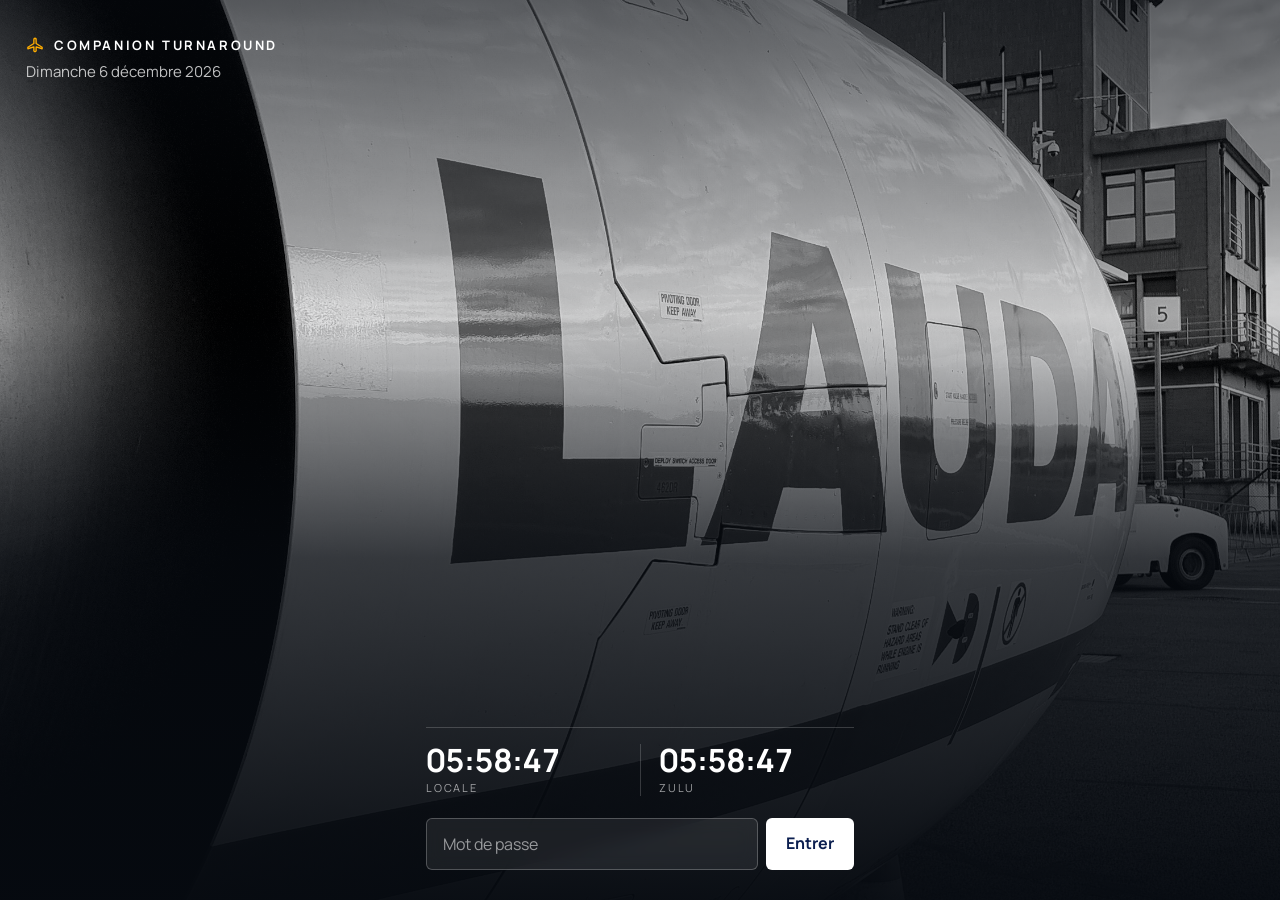
==== index.html @ 0a10bda6 "v3.56.5: accueil, barres du téléphone en noir (theme-color) au lieu du bleu marine Co-Authored-By: C" ====
<!DOCTYPE html>
<html lang="fr">
<head>
<meta charset="UTF-8" />
<meta name="viewport" content="width=device-width, initial-scale=1, viewport-fit=cover, interactive-widget=resizes-content" />
<title>SUIVI PERFORMANCE</title>
<!-- ===== PWA — iOS standalone ===== -->
<meta name="apple-mobile-web-app-capable" content="yes" />
<meta name="apple-mobile-web-app-status-bar-style" content="black-translucent" />
<meta name="apple-mobile-web-app-title" content="Suivi Perf" />
<meta name="mobile-web-app-capable" content="yes" />
<meta name="theme-color" content="#0B1E4F" />

<!-- Icône iOS (apple-touch-icon) -->
<link rel="apple-touch-icon" sizes="180x180" href="./icon-180.png" />

<!-- Manifest PWA (Android / Chrome) -->
<link rel="manifest" href="./manifest.json" />

<!-- Polices embarquées (hors-ligne) + design system maison (remplace Bulma) -->
<script>
/* Mise a jour forcee : si version.json (lu sans cache) annonce une autre
   version que celle-ci, on vide les caches et on recharge la page.
   A chaque livraison : changer APP_VERSION ici, dans version.json et les ?v=. */
window.APP_VERSION = '20261105r246';
(function(){
  function check(){
    fetch('./version.json?t=' + Date.now(), { cache: 'no-store' })
      .then(function(r){ return r.ok ? r.json() : null; })
      .then(function(j){
        if(!j || !j.v || j.v === window.APP_VERSION) return;
        var k = 'forcedReload_' + j.v;
        try{ if(sessionStorage.getItem(k)) return; sessionStorage.setItem(k, '1'); }catch(e){}
        var jobs = [];
        if('caches' in window) jobs.push(caches.keys().then(function(ks){ return Promise.all(ks.map(function(x){ return caches.delete(x); })); }));
        if(navigator.serviceWorker) jobs.push(navigator.serviceWorker.getRegistrations().then(function(rs){ return Promise.all(rs.map(function(x){ return x.unregister(); })); }));
        Promise.all(jobs).catch(function(){}).then(function(){
          location.replace(location.pathname + '?v=' + encodeURIComponent(j.v) + location.hash);
        });
      })
      .catch(function(){ /* hors ligne : on garde la version en place */ });
  }
  check();
  document.addEventListener('visibilitychange', function(){ if(document.visibilityState === 'visible') check(); });
})();
</script>
<link rel="stylesheet" href="./fonts/fonts.css?v=20261105r246" />
<link rel="stylesheet" href="./css/app.css?v=20261105r246" />
</head>
<body>

<!-- ===== ÉCRAN MOT DE PASSE ===== -->
<script>
var _PV_KEY  = "pv_auth";
var _PV_HASH = "cc03e747a6afbbcbf8be7668acfebee5";
function _pwMd5(s){
    function safeAdd(x,y){var l=(x&0xffff)+(y&0xffff);return(((x>>16)+(y>>16)+(l>>16))<<16)|(l&0xffff);}
    function bitRotateLeft(n,c){return(n<<c)|(n>>>(32-c));}
    function md5cmn(q,a,b,x,s,t){return safeAdd(bitRotateLeft(safeAdd(safeAdd(a,q),safeAdd(x,t)),s),b);}
    function md5ff(a,b,c,d,x,s,t){return md5cmn((b&c)|((~b)&d),a,b,x,s,t);}
    function md5gg(a,b,c,d,x,s,t){return md5cmn((b&d)|(c&(~d)),a,b,x,s,t);}
    function md5hh(a,b,c,d,x,s,t){return md5cmn(b^c^d,a,b,x,s,t);}
    function md5ii(a,b,c,d,x,s,t){return md5cmn(c^(b|(~d)),a,b,x,s,t);}
    var s2=unescape(encodeURIComponent(s));
    var l=s2.length,i,a2,b2,c2,d2,ol_a,ol_b,ol_c,ol_d;
    s2+=String.fromCharCode(128);
    while(s2.length%64!==56)s2+=String.fromCharCode(0);
    s2+=String.fromCharCode((l*8)&0xff,(l*8>>>8)&0xff,(l*8>>>16)&0xff,(l*8>>>24)&0xff,0,0,0,0);
    var blocks=[],bl=s2.length/4;
    for(i=0;i<bl;i++)blocks[i]=(s2.charCodeAt(i*4))+(s2.charCodeAt(i*4+1)<<8)+(s2.charCodeAt(i*4+2)<<16)+(s2.charCodeAt(i*4+3)<<24);
    a2=1732584193;b2=-271733879;c2=-1732584194;d2=271733878;
    for(i=0;i<blocks.length;i+=16){
      ol_a=a2;ol_b=b2;ol_c=c2;ol_d=d2;
      a2=md5ff(a2,b2,c2,d2,blocks[i],7,-680876936);d2=md5ff(d2,a2,b2,c2,blocks[i+1],12,-389564586);c2=md5ff(c2,d2,a2,b2,blocks[i+2],17,606105819);b2=md5ff(b2,c2,d2,a2,blocks[i+3],22,-1044525330);
      a2=md5ff(a2,b2,c2,d2,blocks[i+4],7,-176418897);d2=md5ff(d2,a2,b2,c2,blocks[i+5],12,1200080426);c2=md5ff(c2,d2,a2,b2,blocks[i+6],17,-1473231341);b2=md5ff(b2,c2,d2,a2,blocks[i+7],22,-45705983);
      a2=md5ff(a2,b2,c2,d2,blocks[i+8],7,1770035416);d2=md5ff(d2,a2,b2,c2,blocks[i+9],12,-1958414417);c2=md5ff(c2,d2,a2,b2,blocks[i+10],17,-42063);b2=md5ff(b2,c2,d2,a2,blocks[i+11],22,-1990404162);
      a2=md5ff(a2,b2,c2,d2,blocks[i+12],7,1804603682);d2=md5ff(d2,a2,b2,c2,blocks[i+13],12,-40341101);c2=md5ff(c2,d2,a2,b2,blocks[i+14],17,-1502002290);b2=md5ff(b2,c2,d2,a2,blocks[i+15],22,1236535329);
      a2=md5gg(a2,b2,c2,d2,blocks[i+1],5,-165796510);d2=md5gg(d2,a2,b2,c2,blocks[i+6],9,-1069501632);c2=md5gg(c2,d2,a2,b2,blocks[i+11],14,643717713);b2=md5gg(b2,c2,d2,a2,blocks[i],20,-373897302);
      a2=md5gg(a2,b2,c2,d2,blocks[i+5],5,-701558691);d2=md5gg(d2,a2,b2,c2,blocks[i+10],9,38016083);c2=md5gg(c2,d2,a2,b2,blocks[i+15],14,-660478335);b2=md5gg(b2,c2,d2,a2,blocks[i+4],20,-405537848);
      a2=md5gg(a2,b2,c2,d2,blocks[i+9],5,568446438);d2=md5gg(d2,a2,b2,c2,blocks[i+14],9,-1019803690);c2=md5gg(c2,d2,a2,b2,blocks[i+3],14,-187363961);b2=md5gg(b2,c2,d2,a2,blocks[i+8],20,1163531501);
      a2=md5gg(a2,b2,c2,d2,blocks[i+13],5,-1444681467);d2=md5gg(d2,a2,b2,c2,blocks[i+2],9,-51403784);c2=md5gg(c2,d2,a2,b2,blocks[i+7],14,1735328473);b2=md5gg(b2,c2,d2,a2,blocks[i+12],20,-1926607734);
      a2=md5hh(a2,b2,c2,d2,blocks[i+5],4,-378558);d2=md5hh(d2,a2,b2,c2,blocks[i+8],11,-2022574463);c2=md5hh(c2,d2,a2,b2,blocks[i+11],16,1839030562);b2=md5hh(b2,c2,d2,a2,blocks[i+14],23,-35309556);
      a2=md5hh(a2,b2,c2,d2,blocks[i+1],4,-1530992060);d2=md5hh(d2,a2,b2,c2,blocks[i+4],11,1272893353);c2=md5hh(c2,d2,a2,b2,blocks[i+7],16,-155497632);b2=md5hh(b2,c2,d2,a2,blocks[i+10],23,-1094730640);
      a2=md5hh(a2,b2,c2,d2,blocks[i+13],4,681279174);d2=md5hh(d2,a2,b2,c2,blocks[i],11,-358537222);c2=md5hh(c2,d2,a2,b2,blocks[i+3],16,-722521979);b2=md5hh(b2,c2,d2,a2,blocks[i+6],23,76029189);
      a2=md5hh(a2,b2,c2,d2,blocks[i+9],4,-640364487);d2=md5hh(d2,a2,b2,c2,blocks[i+12],11,-421815835);c2=md5hh(c2,d2,a2,b2,blocks[i+15],16,530742520);b2=md5hh(b2,c2,d2,a2,blocks[i+2],23,-995338651);
      a2=md5ii(a2,b2,c2,d2,blocks[i],6,-198630844);d2=md5ii(d2,a2,b2,c2,blocks[i+7],10,1126891415);c2=md5ii(c2,d2,a2,b2,blocks[i+14],15,-1416354905);b2=md5ii(b2,c2,d2,a2,blocks[i+5],21,-57434055);
      a2=md5ii(a2,b2,c2,d2,blocks[i+12],6,1700485571);d2=md5ii(d2,a2,b2,c2,blocks[i+3],10,-1894986606);c2=md5ii(c2,d2,a2,b2,blocks[i+10],15,-1051523);b2=md5ii(b2,c2,d2,a2,blocks[i+1],21,-2054922799);
      a2=md5ii(a2,b2,c2,d2,blocks[i+8],6,1873313359);d2=md5ii(d2,a2,b2,c2,blocks[i+15],10,-30611744);c2=md5ii(c2,d2,a2,b2,blocks[i+6],15,-1560198380);b2=md5ii(b2,c2,d2,a2,blocks[i+13],21,1309151649);
      a2=md5ii(a2,b2,c2,d2,blocks[i+4],6,-145523070);d2=md5ii(d2,a2,b2,c2,blocks[i+11],10,-1120210379);c2=md5ii(c2,d2,a2,b2,blocks[i+2],15,718787259);b2=md5ii(b2,c2,d2,a2,blocks[i+9],21,-343485551);
      a2=safeAdd(a2,ol_a);b2=safeAdd(b2,ol_b);c2=safeAdd(c2,ol_c);d2=safeAdd(d2,ol_d);
    }
    return [a2,b2,c2,d2].map(n=>('0000000'+(n>>>0).toString(16)).slice(-8).match(/../g).reverse().join('')).join('');
  }
function checkPW(){
  const v=document.getElementById("pwInput").value;
  if(_pwMd5(v)===_PV_HASH){
    sessionStorage.setItem(_PV_KEY,"1");
    try{ localStorage.setItem(_PV_KEY, JSON.stringify({h:_PV_HASH, t:Date.now()})); }catch(e){}
    document.body.classList.remove("pv-locked");
    document.body.classList.add("pv-authed");
    if(typeof window.homeKickSlideshow==="function") window.homeKickSlideshow();
    if(typeof window.uiWhatsNewMaybe==="function") window.uiWhatsNewMaybe();
  } else {
    document.getElementById("pwError").textContent="Mot de passe incorrect.";
    document.getElementById("pwInput").value="";
    document.getElementById("pwInput").focus();
  }
}
/* Connexion mémorisée jusqu'à la fin de la journée d'exploitation (3h à 3h, heure locale), invalidée si le mot de passe change */
function _pvDay(t){ return new Date(t - 3*36e5).toDateString(); }
function _pvRemembered(){
  try{
    if(sessionStorage.getItem(_PV_KEY)==="1") return true;
    var o=JSON.parse(localStorage.getItem(_PV_KEY)||"null");
    if(o && o.h===_PV_HASH && _pvDay(o.t)===_pvDay(Date.now())){ sessionStorage.setItem(_PV_KEY,"1"); return true; }
  }catch(e){}
  return false;
}
document.body.classList.add(_pvRemembered() ? "pv-authed" : "pv-locked");
/* v2.66 : déconnexion depuis le menu (les vols restent enregistrés) */
function pvLogout(){
  try{ if(typeof saveCurrentTabData==="function") saveCurrentTabData(); }catch(e){}
  try{ sessionStorage.removeItem(_PV_KEY); localStorage.removeItem(_PV_KEY); }catch(e){}
  location.reload();
}
</script>
<script>
/* Disponible immédiatement, avant le chargement de app.js */
function digitsOnly(el){ el.value = (el.value || '').replace(/[^0-9]/g, ''); }
</script>


<svg class="sprite" width="0" height="0" style="position:absolute" aria-hidden="true">
  <symbol id="i-plane" viewBox="0 0 24 24"><path d="M10.5 21l1.5-1v-5.5l8 2.5v-2l-8-5V4.5a1.5 1.5 0 0 0-3 0V10l-8 5v2l8-2.5V20l1.5 1z" transform="translate(1.5 0)"/></symbol>
  <symbol id="i-grid" viewBox="0 0 24 24"><rect x="4" y="4" width="6.5" height="6.5" rx="1.5"/><rect x="13.5" y="4" width="6.5" height="6.5" rx="1.5"/><rect x="4" y="13.5" width="6.5" height="6.5" rx="1.5"/><rect x="13.5" y="13.5" width="6.5" height="6.5" rx="1.5"/></symbol>
  <symbol id="i-dots" viewBox="0 0 24 24"><circle cx="5" cy="12" r="1.3"/><circle cx="12" cy="12" r="1.3"/><circle cx="19" cy="12" r="1.3"/></symbol>
  <symbol id="i-info" viewBox="0 0 24 24"><rect x="3.5" y="5" width="17" height="14" rx="3"/><path d="M7.5 10h5M7.5 14h9"/></symbol>
  <symbol id="i-clock" viewBox="0 0 24 24"><circle cx="12" cy="12" r="8.5"/><path d="M12 7.5V12l3 2"/></symbol>
  <symbol id="i-bag" viewBox="0 0 24 24"><rect x="5" y="7" width="14" height="13" rx="2.5"/><path d="M9 7V5a1.5 1.5 0 0 1 1.5-1.5h3A1.5 1.5 0 0 1 15 5v2M9 11v5M15 11v5"/></symbol>
  <symbol id="i-delay" viewBox="0 0 24 24"><path d="M12 4l9 15.5H3z"/><path d="M12 10v4M12 17h.01"/></symbol>
  <symbol id="i-pen" viewBox="0 0 24 24"><path d="M15.5 4.5l4 4L9 19H5v-4z"/><path d="M13 7l4 4"/></symbol>
  <symbol id="i-arrow" viewBox="0 0 24 24"><path d="M4 12h15M14 6l6 6-6 6"/></symbol>
  <symbol id="i-check" viewBox="0 0 24 24"><path d="M5 12.5l4.5 4.5L19 7.5"/></symbol>
  <symbol id="i-minus" viewBox="0 0 24 24"><path d="M6 12h12"/></symbol>
  <symbol id="i-plus" viewBox="0 0 24 24"><path d="M12 6v12M6 12h12"/></symbol>
  <symbol id="i-x" viewBox="0 0 24 24"><path d="M6 6l12 12M18 6L6 18"/></symbol>
  <symbol id="i-sun" viewBox="0 0 24 24"><circle cx="12" cy="12" r="4"/><path d="M12 2.5v2M12 19.5v2M4.6 4.6l1.4 1.4M18 18l1.4 1.4M2.5 12h2M19.5 12h2M4.6 19.4L6 18M18 6l1.4-1.4"/></symbol>
  <symbol id="i-globe" viewBox="0 0 24 24"><circle cx="12" cy="12" r="8.5"/><path d="M3.5 12h17M12 3.5c2.5 2.5 3.5 5.5 3.5 8.5s-1 6-3.5 8.5c-2.5-2.5-3.5-5.5-3.5-8.5s1-6 3.5-8.5z"/></symbol>
  <symbol id="i-trash" viewBox="0 0 24 24"><path d="M4.5 7h15M9.5 7V4.5h5V7M6.5 7l1 12.5h9l1-12.5"/></symbol>
  <symbol id="i-erase" viewBox="0 0 24 24"><path d="M8 20h12M5.5 15.5l9-9 4 4-7 7H8z"/></symbol>
  <symbol id="i-close" viewBox="0 0 24 24"><rect x="4" y="4" width="16" height="16" rx="3"/><path d="M9 9l6 6M15 9l-6 6"/></symbol>
  <symbol id="i-list" viewBox="0 0 24 24"><path d="M9 6.5h11M9 12h11M9 17.5h11"/><circle cx="4.5" cy="6.5" r="1"/><circle cx="4.5" cy="12" r="1"/><circle cx="4.5" cy="17.5" r="1"/></symbol>
  <symbol id="i-send" viewBox="0 0 24 24"><path d="M4 12l16-8-6 16-2.5-6.5z"/><path d="M11.5 13.5L20 4"/></symbol>
  <symbol id="i-img" viewBox="0 0 24 24"><rect x="3.5" y="5" width="17" height="14" rx="2.5"/><circle cx="9" cy="10" r="1.6"/><path d="M20.5 16l-5-5-8 8"/></symbol>
  <symbol id="i-link" viewBox="0 0 24 24"><path d="M10 14a4 4 0 0 0 5.7 0l3-3a4 4 0 0 0-5.7-5.7l-1 1"/><path d="M14 10a4 4 0 0 0-5.7 0l-3 3a4 4 0 0 0 5.7 5.7l1-1"/></symbol>
  <symbol id="i-unlink" viewBox="0 0 24 24"><path d="M15 12.5l3.5-3.5a3.5 3.5 0 0 0-5-5L11 6.5M9 11.5L5.5 15a3.5 3.5 0 0 0 5 5L13 17.5"/><path d="M4 4l3 3M17 17l3 3"/></symbol>
  <symbol id="i-refresh" viewBox="0 0 24 24"><path d="M19.5 12a7.5 7.5 0 1 1-2.2-5.3M19.5 4.5v4h-4"/></symbol>
  <symbol id="i-snow" viewBox="0 0 24 24"><path d="M12 3v18M4.2 7.5l15.6 9M4.2 16.5l15.6-9M9.5 4.5 12 7l2.5-2.5M9.5 19.5 12 17l2.5 2.5"/></symbol>
  <symbol id="i-radio" viewBox="0 0 24 24"><circle cx="12" cy="12" r="2"/><path d="M8.5 8.5a5 5 0 0 0 0 7M15.5 8.5a5 5 0 0 1 0 7M5.6 5.6a9 9 0 0 0 0 12.8M18.4 5.6a9 9 0 0 1 0 12.8"/></symbol>
  <symbol id="i-logout" viewBox="0 0 24 24"><path d="M14 4.5H7a2 2 0 0 0-2 2v11a2 2 0 0 0 2 2h7M10.5 12H20M16.5 8.5 20 12l-3.5 3.5"/></symbol>
  <symbol id="i-phone" viewBox="0 0 24 24"><path d="M6.6 3.5h2.6l1.4 4-2 1.5a11 11 0 0 0 6.4 6.4l1.5-2 4 1.4v2.6a2 2 0 0 1-2.2 2A16.5 16.5 0 0 1 4.6 5.7a2 2 0 0 1 2-2.2z"/></symbol>
  <symbol id="i-camera" viewBox="0 0 24 24"><path d="M4 8.5a2 2 0 0 1 2-2h2l1.5-2h5L16 6.5h2a2 2 0 0 1 2 2V17a2 2 0 0 1-2 2H6a2 2 0 0 1-2-2z"/><circle cx="12" cy="12.5" r="3.5"/></symbol>
  <symbol id="i-board" viewBox="0 0 24 24"><rect x="3" y="5" width="18" height="12" rx="2"/><path d="M7 9.5h10M7 12.5h6M9 21l3-4 3 4"/></symbol>
  <symbol id="i-share" viewBox="0 0 24 24"><path d="M12 3.5v11M8 7.5l4-4 4 4M5 12.5V19a1.5 1.5 0 0 0 1.5 1.5h11A1.5 1.5 0 0 0 19 19v-6.5"/></symbol>
  <symbol id="i-search" viewBox="0 0 24 24"><circle cx="11" cy="11" r="6.5"/><path d="M16 16l4.5 4.5"/></symbol>
</svg>

<!-- ===== LDM (FULLSCREEN) ===== -->

<div id="ldmBackdrop" onclick="closeLDM()" style="display:none;"></div>

<div id="ldmModal" role="dialog" aria-modal="true" style="display:none;">
  <div class="ldm-header">
    <div class="ldm-title">
      <strong>LOAD</strong>
      <span id="ldmHint" class="tag is-light">ARR</span>
    </div>

    <!-- ✅ 4 onglets : ARR / PREVI / FINAL / FUEL -->
    <div class="lm-seg">
      <button id="ldmTabArr" class="button is-small is-active" type="button"
              onclick="ldmSwitch('arr')">ARR</button>
      <button id="ldmTabPrevi" class="button is-small" type="button"
              onclick="ldmSwitch('previ')">PREVI</button>
      <button id="ldmTabFinal" class="button is-small" type="button"
              onclick="ldmSwitch('final')">FINAL</button>
      <button id="ldmTabFuel" class="button is-small" type="button"
              onclick="ldmSwitch('fuel')">FUEL</button>
    </div>

    <button class="iconbtn ldm-close" type="button" onclick="closeLDM()" aria-label="Fermer"><svg class="ico"><use href="#i-x"/></svg></button>
  </div>

  <div class="ldm-body">

    <!-- ===== LOAD ARR ===== -->
    <section class="ldm-card ldm-arr" id="ldmArr">
      <div class="ldm-grid">
        <div class="ld-row-4">
          <div class="ld-stat"><span class="ld-stat-label">PAX</span><input class="ldm-in" id="ArrPAX_MAIN" type="text" inputmode="numeric" pattern="[0-9]*" maxlength="4" oninput="digitsOnly(this)"></div>
          <div class="ld-stat"><span class="ld-stat-label">+ INF</span><input class="ldm-in" id="ArrPAX_INF" type="text" inputmode="numeric" pattern="[0-9]*" maxlength="3" oninput="digitsOnly(this)"></div>
          <div class="ld-stat"><span class="ld-stat-label">BAGS</span><input class="ldm-in" id="ArrBAGS" type="text" inputmode="numeric" pattern="[0-9]*" maxlength="4" oninput="digitsOnly(this); updateHBagsValidity('arr')"></div>
          <div class="ld-stat"><span class="ld-stat-label">POIDS</span><input class="ldm-in" id="ArrPOIDS" type="text" inputmode="numeric" pattern="[0-9]*" maxlength="5" oninput="digitsOnly(this)"></div>
        </div>
        <div class="field">
          <label class="label">SI</label>
          <textarea class="textarea si-uppercase ldm-ta" id="ArrSI"></textarea>
        </div>
      </div>
    </section>

    <!-- ===== LOAD PREVI ===== -->
    <section class="ldm-card ldm-previ" id="ldmPrevi" style="display:none;">
      <div class="ldm-grid">

        <!-- PREVI FR/RK -->
        <div id="previFRRK">
          <div class="ld-row-3">
            <div class="ld-stat"><span class="ld-stat-label">PAX</span><input class="ldm-in" id="PreviPAX_MAIN" type="text" inputmode="numeric" pattern="[0-9]*" maxlength="4" oninput="digitsOnly(this); updatePreviTOB_FRRK()"></div>
            <div class="ld-stat"><span class="ld-stat-label">+ INF</span><input class="ldm-in" id="PreviPAX_INF" type="text" inputmode="numeric" pattern="[0-9]*" maxlength="3" oninput="digitsOnly(this); updatePreviTOB_FRRK()"></div>
            <div class="ld-stat"><span class="ld-stat-label">BAGS</span><input class="ldm-in" id="PreviBAGS" type="text" inputmode="numeric" pattern="[0-9]*" maxlength="4" oninput="digitsOnly(this); updateHBagsValidity('previ')"></div>
          </div>
          <div class="ld-tob ld-hero">
            <div class="ld-hero-top"><span class="ld-tob-label">TOB PRÉVI</span></div>
            <input id="PreviTOB_FRRK" type="text" readonly>
          </div>
        </div>

        <!-- PREVI AUTRES CIE -->
        <div id="previOTHER" style="display:none;">
          <div class="ld-row-4">
            <div class="ld-stat"><span class="ld-stat-label">MALE</span><input class="ldm-in" id="PreviMALE" type="text" inputmode="numeric" pattern="[0-9]*" maxlength="3" oninput="digitsOnly(this); updatePreviTOB()"></div>
            <div class="ld-stat"><span class="ld-stat-label">FEMALE</span><input class="ldm-in" id="PreviFEMALE" type="text" inputmode="numeric" pattern="[0-9]*" maxlength="3" oninput="digitsOnly(this); updatePreviTOB()"></div>
            <div class="ld-stat"><span class="ld-stat-label">CHILD</span><input class="ldm-in" id="PreviCHILD" type="text" inputmode="numeric" pattern="[0-9]*" maxlength="3" oninput="digitsOnly(this); updatePreviTOB()"></div>
            <div class="ld-stat"><span class="ld-stat-label">INFANT</span><input class="ldm-in" id="PreviINFANT" type="text" inputmode="numeric" pattern="[0-9]*" maxlength="3" oninput="digitsOnly(this); updatePreviTOB()"></div>
          </div>
          <div class="ld-tob ld-hero">
            <div class="ld-hero-top"><span class="ld-tob-label">TOB PRÉVI</span></div>
            <input id="PreviTOB" type="text" readonly>
          </div>
          <div class="ld-row-2">
            <div class="ld-stat"><span class="ld-stat-label">BAGS</span><input class="ldm-in" id="PreviBAGS_OTHER" type="text" inputmode="numeric" pattern="[0-9]*" maxlength="4" oninput="digitsOnly(this)"></div>
            <div class="ld-stat"><span class="ld-stat-label">POIDS</span><input class="ldm-in" id="PreviPOIDS_OTHER" type="text" inputmode="numeric" pattern="[0-9]*" maxlength="5" oninput="digitsOnly(this)"></div>
          </div>
        </div>

        <div class="field">
          <label class="label">SI</label>
          <textarea class="textarea si-uppercase ldm-ta" id="PreviSI"></textarea>
        </div>

        <div class="ld-row-2">
          <div class="ld-stat"><span class="ld-stat-label">POUSSETTES PORTE</span><input class="ldm-in" id="PreviPoussettesPorte" type="text" inputmode="numeric" pattern="[0-9]*" maxlength="3" oninput="digitsOnly(this)"></div>
          <div class="ld-stat"><span class="ld-stat-label">POUSSETTES CBS</span><input class="ldm-in" id="PreviPoussettesCBS" type="text" inputmode="numeric" pattern="[0-9]*" maxlength="3" oninput="digitsOnly(this)"></div>
        </div>

      </div>
    </section>

    <!-- ===== LOAD FINAL ===== -->
    <section class="ldm-card ldm-final" id="ldmFinal" style="display:none;">
      <div class="ldm-grid">

        <!-- v2.23 : TOB en vedette (option B) -->
        <div class="ld-tob ld-hero" id="ldFinalHero">
          <div class="ld-hero-top"><span class="ld-tob-label">TOB FINAL</span><span id="ldHeroLid"></span></div>
          <input id="FinalTOB" type="text" readonly>
          <div class="ld-hero-bot"><span class="ld-cmp" id="ldFinalCmp"></span><button id="lidGuideBtn" class="link" type="button" onclick="toggleFinalImage()" style="display:none;"><svg class="ico"><use href="#i-list"/></svg>Guide LID</button></div>
        </div>
        <!-- v3.21 : Guide LID en écran (plus d'image), rempli par tools.js -->
        <div id="finalImageBox" style="display:none;"><div id="lidGuide" class="lg ld-box"></div></div>
        <!-- v3.48 : SNY à bord (FR/RK) lus dans les notes, avec la zone de leur siège -->
        <div class="ld-box" id="ldSnyBox" hidden></div>

        <!-- PAX : FR/RK = ADULT CHILD INFANT / autres = MALE FEMALE CHILD INFANT -->
        <div id="finalPaxRow">
          <div class="ld-stat" id="finalStatMALE"><span class="ld-stat-label">MALE</span><input class="ldm-in" id="FinalMALE" type="text" inputmode="numeric" pattern="[0-9]*" maxlength="3" oninput="digitsOnly(this); syncAdultGenderLocks(); updateFinalTOB()"></div>
          <div class="ld-stat" id="finalStatFEMALE"><span class="ld-stat-label">FEMALE</span><input class="ldm-in" id="FinalFEMALE" type="text" inputmode="numeric" pattern="[0-9]*" maxlength="3" oninput="digitsOnly(this); syncAdultGenderLocks(); updateFinalTOB()"></div>
          <div class="ld-stat" id="finalStatADULT" style="display:none;"><span class="ld-stat-label">ADULT</span><input class="ldm-in" id="FinalADULT" type="text" inputmode="numeric" pattern="[0-9]*" maxlength="3" oninput="digitsOnly(this); syncAdultGenderLocks(); updateFinalTOB()"></div>
          <div class="ld-stat"><span class="ld-stat-label">CHILD</span><input class="ldm-in" id="FinalCHILD" type="text" inputmode="numeric" pattern="[0-9]*" maxlength="3" oninput="digitsOnly(this); updateFinalTOB()"></div>
          <div class="ld-stat"><span class="ld-stat-label">INFANT</span><input class="ldm-in" id="FinalINFANT" type="text" inputmode="numeric" pattern="[0-9]*" maxlength="3" oninput="digitsOnly(this); updateFinalTOB()"></div>
        </div>

        <!-- Zones OA–OD (FWD/MID/AFT en FR/RK) -->
        <div class="ld-box" id="ldZonesBox"><div class="ld-box-h">Zones<span id="ldZonesSum"></span></div>
        <div id="finalZonesRow" class="ld-row-4">
          <div class="ld-stat"><span class="ld-stat-label">OA</span><input class="ldm-in" id="FinalOA" type="text" inputmode="numeric" pattern="[0-9]*" maxlength="3" oninput="digitsOnly(this); updateFinalTOB()"></div>
          <div class="ld-stat"><span class="ld-stat-label">OB</span><input class="ldm-in" id="FinalOB" type="text" inputmode="numeric" pattern="[0-9]*" maxlength="3" oninput="digitsOnly(this); updateFinalTOB()"></div>
          <div class="ld-stat"><span class="ld-stat-label">OC</span><input class="ldm-in" id="FinalOC" type="text" inputmode="numeric" pattern="[0-9]*" maxlength="3" oninput="digitsOnly(this); updateFinalTOB()"></div>
          <div class="ld-stat"><span class="ld-stat-label">OD</span><input class="ldm-in" id="FinalOD" type="text" inputmode="numeric" pattern="[0-9]*" maxlength="3" oninput="digitsOnly(this); updateFinalTOB()"></div>
        </div></div>

        <!-- Bags / Poids -->
        <div class="ld-row-4" id="bagsPoidsBgRow">
          <div class="ld-stat"><span class="ld-stat-label">BAGS</span><input class="ldm-in" id="FinalBAGS" type="text" inputmode="numeric" pattern="[0-9]*" maxlength="4" oninput="digitsOnly(this); updateHBagsValidity('final'); updateFinalWeightIfNeeded(); updatePoidsCorrige()"><div id="FinalBagAvg" class="ld-hw" style="display:none;"></div></div>
          <div class="ld-stat"><span class="ld-stat-label">POIDS</span><input class="ldm-in" id="FinalPOIDS" type="text" inputmode="numeric" pattern="[0-9]*" oninput="digitsOnly(this); const cie=(document.getElementById('Cie')?.value||'').toUpperCase(); if(cie==='W4'||cie==='W6'||cie==='H4'){ this.dataset.baseWeight=this.value; } updatePoidsCorrige()"></div>
          <div class="ld-stat"><span class="ld-stat-label">GB</span><input class="ldm-in" id="FinalGB" type="text" inputmode="numeric" pattern="[0-9]*" maxlength="4" oninput="digitsOnly(this); updateHBagsValidity('final'); updateFinalWeightIfNeeded(); updatePoidsCorrige()"></div>
          <div class="ld-stat"><span class="ld-stat-label"><span class="poids-corr-short">POIDS CORR.</span><span class="poids-corr-full">POIDS CORRIGÉ</span></span><input class="ldm-in" id="FinalPoidsCorrige" type="text" readonly></div>
        </div>

        <!-- Soutes H1–H4 (CP1–CP4) -->
        <div class="ld-box" id="ldHoldBox"><div class="ld-box-h">Soutes<span id="ldHoldSum"></span></div>
        <div class="ld-holdbar" id="ldHoldBar"></div>
        <div class="ld-holdleg"><span>Avant</span><span>Arrière</span></div>
        <div class="ld-row-4" id="hBagsRow">
          <div class="ld-stat">
            <span class="ld-stat-label">H1</span>
            <input class="ldm-in" id="FinalH1" type="text" inputmode="numeric" pattern="[0-9]*" maxlength="4" oninput="digitsOnly(this); updateHBagsValidity('final'); updateHWeights(); updateCommChargementPiste()">
            <div id="FinalH1w" class="ld-hw" style="display:none;"></div>
          </div>
          <div class="ld-stat">
            <span class="ld-stat-label">H2</span>
            <input class="ldm-in" id="FinalH2" type="text" inputmode="numeric" pattern="[0-9]*" maxlength="4" oninput="digitsOnly(this); updateHBagsValidity('final'); updateHWeights(); updateCommChargementPiste()">
            <div id="FinalH2w" class="ld-hw" style="display:none;"></div>
          </div>
          <div class="ld-stat">
            <span class="ld-stat-label">H3</span>
            <input class="ldm-in" id="FinalH3" type="text" inputmode="numeric" pattern="[0-9]*" maxlength="4" oninput="digitsOnly(this); updateHBagsValidity('final'); updateHWeights(); updateCommChargementPiste()">
            <div id="FinalH3w" class="ld-hw" style="display:none;"></div>
          </div>
          <div class="ld-stat">
            <span class="ld-stat-label">H4</span>
            <input class="ldm-in" id="FinalH4" type="text" inputmode="numeric" pattern="[0-9]*" maxlength="4" oninput="digitsOnly(this); updateHBagsValidity('final'); updateHWeights(); updateCommChargementPiste()">
            <div id="FinalH4w" class="ld-hw" style="display:none;"></div>
          </div>
        </div></div>

        <!-- SI -->
        <div class="field">
          <label class="label">SI</label>
          <textarea class="textarea si-uppercase ldm-ta" id="FinalSI"></textarea>
        </div>

        <!-- Communications -->
        <div class="ld-row-2">
          <div class="ld-comm">
            <span class="ld-comm-label">Comm. chiffres porte</span>
            <input id="CommChiffresPorte" type="text" readonly placeholder="Auto — HH:MM" title="Mis à jour automatiquement à chaque calcul TOB">
          </div>
          <div class="ld-comm">
            <span class="ld-comm-label">Comm. chargement piste</span>
            <input id="CommChargementPiste" type="text" readonly placeholder="Auto — HH:MM">
          </div>
        </div>

      </div>
    </section>

    <!-- ===== FUEL ===== -->
    <section class="ldm-card ldm-fuel" id="ldmFuel" style="display:none;">
      <div class="ldm-grid">
        <div class="ld-row-4">
          <div class="ld-stat"><span class="ld-stat-label">BLOCK</span><input class="ldm-in" id="BlockFuel" type="text" inputmode="numeric" pattern="[0-9]*" maxlength="6" oninput="digitsOnly(this)"></div>
          <div class="ld-stat"><span class="ld-stat-label">TAXI</span><input class="ldm-in" id="TaxiFuel" type="text" inputmode="numeric" pattern="[0-9]*" maxlength="6" oninput="digitsOnly(this)"></div>
          <div class="ld-stat"><span class="ld-stat-label">TRIP</span><input class="ldm-in" id="TripFuel" type="text" inputmode="numeric" pattern="[0-9]*" maxlength="6" oninput="digitsOnly(this)"></div>
          <div class="ld-stat"><span class="ld-stat-label" id="upLbl1">UPLIFT</span><input class="ldm-in" id="FuelUplift" type="text" inputmode="numeric" pattern="[0-9]*" maxlength="6" oninput="digitsOnly(this)"></div>
        </div>
        <!-- v3.25 (Hugo) : plusieurs UPLIFT -->
        <div class="up-more" id="upMore">
          <div class="ld-row-4 up-row" id="upRow">
            <div class="ld-stat up-x" data-k="2" hidden><span class="ld-stat-label">UPLIFT 2</span><input class="ldm-in" id="FuelUplift2" type="text" inputmode="numeric" pattern="[0-9]*" maxlength="6" oninput="digitsOnly(this)"><button type="button" class="up-del" aria-label="Retirer l'uplift 2">×</button></div>
            <div class="ld-stat up-x" data-k="3" hidden><span class="ld-stat-label">UPLIFT 3</span><input class="ldm-in" id="FuelUplift3" type="text" inputmode="numeric" pattern="[0-9]*" maxlength="6" oninput="digitsOnly(this)"><button type="button" class="up-del" aria-label="Retirer l'uplift 3">×</button></div>
            <div class="ld-stat up-x" data-k="4" hidden><span class="ld-stat-label">UPLIFT 4</span><input class="ldm-in" id="FuelUplift4" type="text" inputmode="numeric" pattern="[0-9]*" maxlength="6" oninput="digitsOnly(this)"><button type="button" class="up-del" aria-label="Retirer l'uplift 4">×</button></div>
          </div>
          <div class="up-foot"><button type="button" class="up-add" id="upAdd"><svg class="ico"><use href="#i-plus"/></svg>Ajouter un UPLIFT</button><span class="up-tot" id="upTot" hidden></span></div>
        </div>
      </div>
    </section>

  </div><!-- /.ldm-body -->
</div><!-- /#ldmModal -->

<!-- ===== EN-TÊTE : onglets vols + chronos ===== -->
<div class="fixed-header" id="fixedHeader">
  <div class="demo-bar" id="demoBar" hidden>
    <span class="demo-tag">DÉMO</span><span class="demo-tx">Version démo · vols fictifs</span>
    <button type="button" onclick="uiDemoReset()">Réinitialiser</button>
  </div>
  <div class="fh-top">
    <div id="tab-bar" class="flights"></div>
    <button class="iconbtn" id="moreBtn" type="button" onclick="toggleSettingsMenu()" aria-label="Menu et paramètres">
      <svg class="ico"><use href="#i-dots"/></svg>
    </button>
  </div>

  <div class="fh-band">
  <!-- v3.49.1 (Hugo, option B) : bandeau réduit = stand, route centrée avec EOBT (et CTOT), compte à rebours, barre. Tap pour réduire / agrandir -->
  <div class="fh-mini" id="fhMini" aria-label="Bandeau réduit, toucher pour l'agrandir"><div class="fh-pkb" id="fhMiniPk"><small>STAND</small><b></b></div><div class="fh-mini-c"><b id="fhMiniR"></b><small id="fhMiniK"></small></div><span class="num" id="fhMiniT"></span><div class="fh-prog" id="fhMiniP"><i></i></div></div>
  <div class="fh-hero">
    <div class="fh-pkb" id="fhPkB" hidden><small>STAND</small><b id="fhPkBn"></b></div>
    <div class="fh-id"><div class="fh-fno"><span id="fhFno">----</span><small class="fh-cs" id="fhCs" hidden></small><small class="fh-cx" id="fhCx" hidden>ANNULÉ</small></div><div class="fh-sub" id="fhSub"></div></div>
    <input id="CallsignArr" type="hidden"><input id="CallsignDep" type="hidden"><input id="Callsign" type="hidden">
    <div class="timer-chip chip chip-cd"><div class="k fh-cdk"><span class="fh-mp" id="fhPk" hidden></span><span class="fh-mp paf" id="fhPaf" hidden></span><button type="button" class="fh-tz" id="fhTz" onclick="setTimeModeUTC(!isUTC)" aria-label="Changer Local / UTC">LT</button><span class="fh-cdsw" title="Compte à rebours" aria-label="Compte à rebours"><svg viewBox="0 0 24 24" fill="none" stroke="currentColor" stroke-width="2" stroke-linecap="round" aria-hidden="true"><circle cx="12" cy="13.5" r="8"/><path d="M10 2.5h4M12 2.5v3M18.6 6.4l1.4-1.4M12 13.5V9.5M12 13.5l2.6 2"/></svg></span></div><div id="timer-cd" class="v">--:--</div></div>
  </div>
  <div class="fh-prog" id="fhProgWrap"><i id="fhProg"></i></div>
  <div class="chronos timer-row">
    <div class="timer-chip chip"><div class="k">HLE</div><div id="timer-h40" class="v">--:--</div></div>
    <div class="timer-chip chip"><div class="k">H-15</div><div id="timer-h15" class="v">--:--</div></div>
    <div id="lidBlock" class="timer-chip chip" style="display:none;"><div class="k">LID</div><div id="timer-h8" class="v">--:--</div></div>
    <div id="ldsBlock" class="timer-chip chip" style="display:none;"><div class="k" style="text-transform:none !important">LDS</div><div id="timer-lds" class="v">--:--</div></div>
    <div class="timer-chip chip chip-key"><div class="k">EOBT</div><div id="timer-eobt" class="v">--:--</div></div>
    <button class="timer-chip chip chip-ctot" type="button" onclick="showCtotRegulation()" title="Voir la cause du CTOT">
      <div class="k">CTOT</div><div id="timer-ctot" class="v">--:--</div>
    </button>
    <input id="CTOT" type="hidden">
  </div>
  <!-- v2.76 : bande créneau CTOT (onglet Vol seulement) -->
  <button type="button" class="ctb" id="ctotBand" hidden onclick="showCtotRegulation()" aria-label="Voir la régulation CTOT">
    <span class="ctb-l"><span class="k">CTOT</span><span class="v num" id="ctbCtot">--:--</span></span>
    <span class="ctb-r">Décollage <b id="ctbWin">--:-- – --:--</b><br>Push estimé <b id="ctbPush">--:--</b><span class="ctb-d" id="ctbDl" hidden></span></span>
    <span class="ctb-ch">›</span>
  </button>
  </div>
</div>

<!-- ===== ACCUEIL ===== -->
<div class="home-screen">
  <div class="home-slide" id="homeSlideA"></div>
  <div class="home-slide" id="homeSlideB"></div>
  <div class="home-scrim"></div>
  <div class="home-hero">
    <div class="home-brand"><svg class="ico"><use href="#i-plane"/></svg>Companion Turnaround</div>
    <div class="home-date" id="homeDate"></div>
  </div>
  <div class="home-content">
    <div class="home-clock">
      <div class="clk"><span class="clk-t" id="homeClockLT">--:--:--</span><span class="clk-l">Locale</span></div>
      <div class="clk"><span class="clk-t" id="homeClockZ">--:--:--</span><span class="clk-l">Zulu</span></div>
    </div>
    <div class="home-login">
      <div class="home-login-row">
        <input id="pwInput" type="password" placeholder="Mot de passe" autocomplete="current-password" aria-label="Mot de passe"
          onkeydown="if(event.key==='Enter') checkPW()">
        <button type="button" class="btn btn-primary" onclick="checkPW()">Entrer</button>
      </div>
      <div id="pwError"></div>
    </div>
    <div class="home-actions">
      <button class="btn btn-primary btn-block home-cta" type="button" onclick="openAKPicker()"><svg class="ico"><use href="#i-list"/></svg>Ouvrir un vol</button>
      <button class="btn btn-ghost btn-block home-alt" type="button" onclick="createManualFlight()">Créer un vol manuel</button>
    </div>
  </div>
</div>

<div class="app-wrap" id="appWrap">

  <!-- ================= VOL ================= -->
  <!-- ================= VOLS OUVERTS (récap) ================= -->
  <section class="panel panel-vols" data-panel="vols">
    <div class="rc-head">
      <div><h2 class="rc-title">Vols ouverts</h2><div class="rc-sub" id="rcSub"></div></div>
      <div class="rc-seg" role="group" aria-label="Affichage">
        <button type="button" data-view="det" onclick="uiRecapView('det')">Détaillée</button>
        <button type="button" data-view="cmp" onclick="uiRecapView('cmp')">Compacte</button>
      </div>
    </div>
    <div class="rc-sort" role="group" aria-label="Trier par">
      <span>Trier par</span>
      <div class="rc-sort-seg">
        <button type="button" data-sort="eobt" onclick="uiRecapSort('eobt')">EOBT</button>
        <button type="button" data-sort="park" onclick="uiRecapSort('park')">Parking</button>
        <button type="button" data-sort="add" onclick="uiRecapSort('add')">Ordre d'ajout</button>
      </div>
    </div>
    <div id="rcList"></div>
    <!-- v3.52 (Hugo) : démo seulement, remet les vols de démo à l'heure actuelle (T0 = maintenant) -->
    <button type="button" class="btn btn-ghost btn-block rc-demo-reset" id="rcDemoReset" hidden onclick="uiRecapDemoReset(this)"><svg class="ico"><use href="#i-refresh"/></svg><span>Réinitialiser les vols démo</span></button>
  </section>

  <section class="panel panel-vol" data-panel="vol">
    <div class="card iv-card">
      <div class="flight-id">
        <div class="fno num"><span id="kvArrVol">----</span><small>→</small><span id="kvDepVol">----</span></div>
        <button class="link iv-edit-btn" type="button" onclick="toggleInfoVolEdit()" title="Modifier les infos du vol">
          <svg class="ico"><use href="#i-pen"/></svg><span id="ivEditIcon">Modifier</span>
        </button>
      </div>
      <div class="route num"><span id="kvFrom">---</span><svg class="ico"><use href="#i-arrow"/></svg><span id="kvTo">---</span></div>

      <dl class="kv" id="ivSummary">
        <div><dt>Immat</dt><dd id="kvImmat">------</dd></div>
        <div><dt>Type</dt><dd><span id="kvType">--</span></dd></div>
        <div><dt id="kvParkTitle">Parking</dt><dd id="kvPark">--</dd></div>
        <div id="kvBCWrap"><dt>PAF</dt><dd id="kvBC">--</dd></div>
      </dl>
      <!-- v3.10 : équipage qui arrive sur un autre vol (FR/RK) -->
      <button type="button" class="iv-cab iv-crew" id="ivCrewRow" onclick="crewPick()" hidden>
        <span class="cab-lbl"><b id="ivCrewT">Même équipage</b><small id="ivCrewWhy" hidden></small></span>
        <span class="iv-crew-v num" id="ivCrewVal"></span>
      </button>
      <input type="hidden" id="CrewFrom"><input type="hidden" id="CrewInfo">
      <!-- v2.39 : version cabine A320 W4/W6 -->
      <div class="iv-cab" id="ivCabRow" hidden>
        <div class="cab-lbl"><b>Configuration cabine</b><small class="cab-why"></small></div>
        <div class="cab-seg num" role="group" aria-label="Configuration cabine">
          <button type="button" data-ver="180" onclick="setA320VerUI('180')">Y180</button>
          <button type="button" data-ver="186" onclick="setA320VerUI('186')">Y186</button>
        </div>
      </div>
    </div>

    <h2 class="sec-t">Horaires</h2>
    <div class="horaires-grid">
      <div class="hor-block hcol arr">
        <div class="hcol-t">Arrivée</div>
        <div class="hor-cell hrow">
          <span class="cap">SIBT <em>prévu</em></span>
          <div class="time-wrap tw-plan" data-id="SIBT">
            <input type="time" id="SIBT" class="tw-hidden-input" onchange="updateAllCalculations(); twSync('SIBT')">
            <div class="tw-display tw-sched" id="tw-disp-SIBT">--:--</div>
            <div class="tw-zone tw-zone-center tw-sched-zone" data-action="now"></div>
          </div>
        </div>
        <div class="hor-cell hrow real">
          <span class="cap">AIBT <em>réel</em></span>
          <div class="time-wrap" data-id="AIBT">
            <input type="time" id="AIBT" class="tw-hidden-input" onchange="updateAllCalculations(); twSync('AIBT')">
            <div class="tw-display" id="tw-disp-AIBT">--:--</div>
            <div class="tw-zone tw-zone-left"  data-action="minus">−1</div>
            <div class="tw-zone tw-zone-center" data-action="now"></div>
            <div class="tw-zone tw-zone-right" data-action="plus">+1</div>
          </div>
        </div>
        <span id="ivBadgeArr"></span>
      </div>

      <div class="hor-block hcol dep">
        <div class="hcol-t">Départ</div>
        <div class="hor-cell hrow">
          <span class="cap">SOBT <em>prévu</em></span>
          <div class="time-wrap tw-plan" data-id="SOBT">
            <input type="time" id="SOBT" class="tw-hidden-input" onchange="manualSOBT=true;updateAllCalculations(); twSync('SOBT')">
            <div class="tw-display tw-sched" id="tw-disp-SOBT">--:--</div>
            <div class="tw-zone tw-zone-center tw-sched-zone" data-action="now"></div>
          </div>
        </div>
        <div class="hor-cell hrow real">
          <span class="cap">AOBT <em>réel</em></span>
          <div class="time-wrap" data-id="AOBT">
            <input type="time" id="AOBT" class="tw-hidden-input" onchange="updateAllCalculations(); twSync('AOBT')">
            <div class="tw-display" id="tw-disp-AOBT">--:--</div>
            <div class="tw-zone tw-zone-left"  data-action="minus">−1</div>
            <div class="tw-zone tw-zone-center" data-action="now"></div>
            <div class="tw-zone tw-zone-right" data-action="plus">+1</div>
          </div>
        </div>
        <span id="ivBadgeDep"></span>
      </div>
    </div>
    <p class="tw-help">Appui long sur une heure pour la saisir, double appui pour l'effacer.</p>
  </section>

  <!-- ================= TIMING (+ timeline) ================= -->
  <section class="panel panel-timing" data-panel="timing">
    <div id="timing-grid"></div>

    <div class="tl-pane" id="timelineCard" style="display:none;">
      <div class="timeline-toolbar">
        <h2 class="sec-t">Turnaround</h2>
        <div class="tl-zoom-ctrl">
          <button type="button" class="tl-zoom-btn" onclick="timelineZoomOut()" title="Dézoomer" aria-label="Dézoomer"><svg class="ico"><use href="#i-minus"/></svg></button>
          <span id="timelineZoomLabel" class="tl-zoom-lbl num">100%</span>
          <button type="button" class="tl-zoom-btn" onclick="timelineZoomIn()" title="Zoomer" aria-label="Zoomer"><svg class="ico"><use href="#i-plus"/></svg></button>
          <button type="button" class="tl-zoom-btn tl-zoom-reset" onclick="timelineZoomReset()" title="Réinitialiser le zoom">Reset</button>
        </div>
        <button type="button" class="tl-follow" id="tlFollowBtn" onclick="uiTlFollow()" aria-pressed="true" title="Centrer automatiquement sur l'heure actuelle"><i></i>Suivre Now</button>
      </div>
      <div class="tl-outer" id="timelineOuter">
        <div class="tl-label-col" id="timelineLabelCol"></div>
        <div class="timeline-scroll" id="timelineScroll">
          <div id="timelineCanvas" class="timeline-canvas"></div>
        </div>
      </div>
      <div class="tl-legend-v2"><span><i style="background:var(--tl-tgt)"></i>Fenêtre cible</span><span><i style="background:var(--tl-blue)"></i>Réel</span><span><i style="background:var(--crit)"></i>Hors cible</span></div>
    </div>
  </section>

  <!-- ================= RETARD ================= -->
  <section class="panel panel-retard" data-panel="retard">
    <div id="dlBadgesRow" class="stats">
      <div id="dlTotalBadge" class="stat">
        <span class="dl-badge-label k">Retard départ</span>
        <span class="dl-badge-value v" id="dlTotalBadgeValue">—</span>
      </div>
      <div id="dlTurnBadge" class="stat">
        <span class="dl-badge-label k">Turnaround</span>
        <span class="dl-badge-value v" id="dlTurnBadgeValue">—</span>
      </div>
      <div class="dl-stack" id="dlStack" hidden></div>
      <div class="dl-legend" id="dlLegend" hidden></div>
    </div>

    <div class="card dl-card" id="dlCard">
      <div class="sec-h">
        <h2 class="sec-t">Codes retard</h2>
        <button id="delayCodesBtn" class="link" type="button" onclick="toggleDelayCodes()" style="display:none;">
          <svg class="ico"><use href="#i-img"/></svg>Codes RYR
        </button>
      </div>

      <div class="dl-wrap">
        <div class="dl-row" id="dlRow1">
          <div class="dl-n">1</div>
          <div class="field"><label class="label" for="DLcode1">Code</label><div class="control"><input class="input uppercase" type="text" id="DLcode1" placeholder="Code" autocomplete="off"></div></div>
          <div class="field"><label class="label" for="DLduree1">Durée (min)</label><div class="control"><input class="input" type="number" id="DLduree1" placeholder="—" inputmode="numeric" min="0" step="1" oninput="dldChanged(1)"></div></div>
        </div>
        <div class="dl-row" id="dlRow2">
          <div class="dl-n">2</div>
          <div class="field"><label class="label" for="DLcode2">Code</label><div class="control"><input class="input uppercase" type="text" id="DLcode2" placeholder="Code" autocomplete="off"></div></div>
          <div class="field"><label class="label" for="DLduree2">Durée (min)</label><div class="control"><input class="input" type="number" id="DLduree2" placeholder="—" inputmode="numeric" min="0" step="1" oninput="dldChanged(2)"></div></div>
        </div>
        <div class="dl-row" id="dlRow3">
          <div class="dl-n">3</div>
          <div class="field"><label class="label" for="DLcode3">Code</label><div class="control"><input class="input uppercase" type="text" id="DLcode3" placeholder="Code" autocomplete="off"></div></div>
          <div class="field"><label class="label" for="DLduree3">Durée (min)</label><div class="control"><input class="input" type="number" id="DLduree3" placeholder="—" inputmode="numeric" min="0" step="1" oninput="dldChanged(3)"></div></div>
        </div>
      </div>
    </div>

    <div class="dl-todo" id="dlRemain" hidden><i></i><span id="dlRemainText"></span></div>

    <div class="hint" id="dlNoDelayHint" hidden>
      <svg class="ico"><use href="#i-check"/></svg>
      <div>Départ à l'heure : <b>aucun code retard à saisir</b>. Le vol peut être validé directement.</div>
    </div>
    <div class="warnbox" id="validateError" hidden>
      <svg class="ico"><use href="#i-delay"/></svg>
      <div id="validateErrorText"></div>
    </div>

    <input type="hidden" id="AutoCtrl">
    <button class="ac-row" id="acRow" type="button" onclick="uiAutoCtrlOpen()" hidden>
      <span class="ac-ic"><svg class="ico"><use href="#i-list"/></svg></span>
      <span class="ac-tx"><b>Auto-contrôle Ryanair</b><small id="acRowSub">0/20 vérifiés · non signé</small></span>
      <span class="ac-st" id="acRowSt">À faire</span>
    </button>
    <!-- v3.51 : nightstop & tour avion (vols basés, From ou To = BVA) -->
    <input type="hidden" id="Nightstop">
    <button class="ac-row" id="nsRow" type="button" onclick="uiNightstopOpen()" hidden>
      <span class="ac-ic"><svg class="ico"><use href="#i-plane"/></svg></span>
      <span class="ac-tx"><b id="nsRowT">Nightstop</b><small id="nsRowSub">0/8 services</small></span>
      <span class="ac-st" id="nsRowSt">Facultatif</span>
    </button>
    <button class="btn btn-primary btn-block" id="validate" type="button" onclick="validateForm()">
      <svg class="ico"><use href="#i-check"/></svg>Valider le vol
    </button>
  </section>

  <!-- ================= NOTES ================= -->
  <section class="panel panel-notes" data-panel="notes">
    <div class="tabs is-toggle">
      <ul>
        <li id="bnPenLi"><a id="bnPen" onclick="bnSwitchMode('draw'); bnSetTool('pen');" title="Dessin"><span>Stylet</span></a></li>
        <li id="bnTextLi"><a id="bnModeTextBtn" onclick="bnSwitchMode('text')" title="Clavier"><span>Clavier</span></a></li>
      </ul>
    </div>

    <!-- v2.35 : barre d'outils flottante (option A). Les contrôles d'origine
         (bnSize, bnColor) restent dans le DOM, pilotés par les pastilles. -->
    <div id="bnDrawTools" class="note-tools nb-dock" style="display:none;">
      <button class="nb-tb is-on" type="button" data-nb-tool="pen" onclick="bnSetTool('pen')" title="Stylo" aria-label="Stylo">
        <svg class="ico"><use href="#i-pen"/></svg>
      </button>
      <button id="bnEraserStroke" class="nb-tb is-light" type="button" onclick="bnSetTool('eraser-stroke')" title="Gomme trait" aria-label="Gomme">
        <svg class="ico"><use href="#i-erase"/></svg>
      </button>
      <span class="nb-sep"></span>
      <button class="nb-dot" type="button" data-nb-color="#1e3a8a" style="--c:#1e3a8a" aria-label="Bleu"></button>
      <button class="nb-dot" type="button" data-nb-color="#d93636" style="--c:#d93636" aria-label="Rouge"></button>
      <button class="nb-dot" type="button" data-nb-color="#1f9d57" style="--c:#1f9d57" aria-label="Vert"></button>
      <span class="nb-sep"></span>
      <button class="nb-sz" type="button" data-nb-size="2" aria-label="Fin"><i style="--d:5px"></i></button>
      <button class="nb-sz" type="button" data-nb-size="3" aria-label="Moyen"><i style="--d:8px"></i></button>
      <button class="nb-sz" type="button" data-nb-size="6" aria-label="Épais"><i style="--d:12px"></i></button>
      <span class="nb-sep"></span>
      <button id="bnEraserAll" class="nb-tb nb-del" type="button" onclick="bnClear()" title="Tout effacer" aria-label="Tout effacer">
        <svg class="ico"><use href="#i-trash"/></svg>
      </button>
      <span class="nb-hidden">
        <!-- autocomplete=off : sinon le navigateur restaure l'ancienne valeur au rechargement -->
        <input id="bnSize" type="range" min="1" max="12" value="3" autocomplete="off" tabindex="-1"
               oninput="this.dataset.userSet='1'; document.getElementById('bnSizeLbl').textContent=this.value+'px'"
               aria-hidden="true">
        <span id="bnSizeLbl" class="num">3px</span>
        <input id="bnColor" type="color" value="#1e3a8a" tabindex="-1" aria-hidden="true">
      </span>
    </div>

    <div id="bnDrawMode" style="display:none;">
      <canvas id="bnCanvas"></canvas>
    </div>

    <!-- v2.35 : journal horodaté (option B). FaitsSaillants reste la source
         (rapport + sauvegarde) : une ligne par note, « HH:MM · TAG · texte ». -->
    <div id="bnTextMode">
      <div class="nj-k">Ajout rapide</div>
      <div class="nj-quick">
        <button type="button" data-nj-tag="SNY">SNY</button>
        <button type="button" data-nj-tag="BAGS OK">BAGS OK</button>
        <button type="button" data-nj-tag="PMR">PMR</button>
        <button type="button" data-nj-tag="Bag manquant">Bag manquant</button>
        <button type="button" data-nj-tag="Pax en retard">Pax en retard</button>
        <button type="button" data-nj-tag="Nettoyage">Nettoyage</button>
        <button type="button" data-nj-tag="Fuel">Fuel</button>
      </div>
      <div class="nj-log" hidden></div>
      <div class="nj-empty">Aucune note pour ce vol.</div>
      <form class="nj-in" onsubmit="return false">
        <span class="nj-tag" hidden><b></b><button type="button" class="nj-tag-x" aria-label="Retirer">×</button></span>
        <input class="nj-input" type="text" enterkeyhint="send" placeholder="Écrire une note…" autocomplete="off" aria-label="Nouvelle note">
        <button type="submit" class="nj-go" aria-label="Ajouter"><svg class="ico"><use href="#i-arrow"/></svg></button>
      </form>
      <div class="nj-hint" hidden></div>
      <div class="nj-zone" hidden></div>
      <button type="button" class="nj-raw-btn link">Modifier le texte</button>
      <textarea id="FaitsSaillants" class="textarea nj-raw" rows="8" placeholder="Notes libres…" hidden
                oninput="twSync('FaitsSaillants')"></textarea>
    </div>

    <input id="BlocNote" type="hidden">
  </section>

</div>

<!-- ===== BARRE D'ONGLETS ===== -->
<nav class="tabbar" id="tabbar" aria-label="Sections">
  <button type="button" data-tab="vols" onclick="uiTab('vols')"><svg class="ico"><use href="#i-list"/></svg>Récap<span class="tb-badge" id="volsBadge" hidden></span></button>
  <button type="button" data-tab="vol" onclick="uiTab('vol')"><svg class="ico"><use href="#i-info"/></svg>Vol</button>
  <button type="button" data-tab="timing" onclick="uiTab('timing')"><svg class="ico"><use href="#i-clock"/></svg>Timing</button>
  <button type="button" data-tab="load" id="loadFab" onclick="uiTab('load')"><svg class="ico"><use href="#i-bag"/></svg>Load</button>
  <button type="button" data-tab="retard" onclick="uiTab('retard')"><svg class="ico"><use href="#i-delay"/></svg>Retard</button>
  <button type="button" data-tab="notes" onclick="uiTab('notes')"><svg class="ico"><use href="#i-pen"/></svg>Notes</button>
</nav>

<!-- ══════════════ FEUILLES (popups) ══════════════ -->
<!-- v2.37 : infos du vol dans une feuille du bas (option B). Mêmes champs et mêmes handlers qu'avant. -->
<div id="ivEdit" class="sheet-modal iv-sheet" style="display:none;" onclick="if(event.target===this) toggleInfoVolEdit()">
  <div class="sheet-card">
    <div class="sh-head"><h3>Modifier le vol</h3><button class="link" type="button" onclick="toggleInfoVolEdit()">Fermer</button></div>
    <div class="sh-body">
      <div class="iv-k">Compagnie</div>
      <div class="iv-chips" id="ivCieChips">
        <button type="button" data-v="FR">FR</button><button type="button" data-v="RK">RK</button><button type="button" data-v="W4">W4</button><button type="button" data-v="W6">W6</button><button type="button" data-v="V7">V7</button><button type="button" data-v="H4">H4</button><button type="button" data-v="U5">U5</button><button type="button" data-v="U7">U7</button>
        <span class="iv-other"><input class="input uppercase iv-chip-in" type="text" id="Cie" list="cieList" autocomplete="off" maxlength="4" placeholder="Autre" oninput="updateFinalWeightIfNeeded(); updateDLCodeInputMode(); updateTabLabelInstant();"></span><datalist id="cieList">
              <option>FR</option><option>RK</option><option>W4</option><option>W6</option>
              <option>H4</option><option>U5</option><option>U7</option>
              <option>V7</option>
            </datalist>
      </div>
      <!-- v3.51.8 (Hugo) : n° arrivée, n° départ et date sur une ligne -->
      <div class="iv-three">
          <!-- v3.51.7 (Hugo) : n° du vol d'arrivée, masqué quand To = BVA (le n° de vol est alors celui de l'arrivée) -->
          <label class="iv-f" id="ivNVolArrF"><small>N° vol arr.</small><input class="input uppercase" type="text" id="NVolArr" autocomplete="off"></label>
          <label class="iv-f"><small id="ivNVolLbl">N° vol dép.</small><input class="input uppercase" type="text" id="NVol" oninput="updateTabLabelInstant();"></label>
          <label class="iv-f iv-date"><small>Date</small><input class="input" type="date" id="Date"></label>
      </div>
      <div class="iv-rt">
          <label class="iv-f"><small>From</small><input class="input uppercase" type="text" id="From" maxlength="3"
                 oninput="updateEOBT(); updateCountdownOnce(); ensureCountdownRunning(); updateAllCalculations();"></label>
        <span class="iv-arrow"><svg class="ico"><use href="#i-arrow"/></svg></span>
          <label class="iv-f"><small>To</small><input class="input uppercase" type="text" id="To" maxlength="3" oninput="updateTabLabelInstant();"></label>
      </div>
      <button type="button" class="iv-sugg" id="ivToSugg" hidden></button>
      <label class="iv-f"><small>Immat</small><input class="input uppercase" type="text" id="Immat" maxlength="6"></label>
      <!-- v2.38.1 : types en pastilles, filtrés selon la compagnie (ui.js IV_TYPES) -->
      <div class="iv-k">Type avion</div>
      <div class="iv-chips iv-types" id="ivTypeChips">
        <span class="iv-other"><input class="input uppercase iv-chip-in" type="text" id="TypeAvion" autocomplete="off" maxlength="6" placeholder="Autre"></span>
      </div>
      <div class="iv-k">Parking</div>
      <div class="iv-park" id="ivParkChips">
        <button type="button" data-v="1">1</button><button type="button" data-v="2">2</button><button type="button" data-v="3">3</button><button type="button" data-v="4">4</button><button type="button" data-v="5">5</button><button type="button" data-v="6">6</button><button type="button" data-v="7">7</button><button type="button" data-v="8">8</button><button type="button" data-v="9">9</button><button type="button" data-v="10">10</button><button type="button" data-v="11">11</button><button type="button" data-v="12">12</button>
        <span class="iv-other"><input class="input iv-chip-in" type="text" id="Parking" list="parkingList" autocomplete="off" maxlength="4" placeholder="Autre"></span><datalist id="parkingList">
              <option>1</option><option>2</option><option>3</option><option>4</option>
              <option>5</option><option>6</option><option>7</option><option>8</option>
              <option>9</option><option>10</option><option>11</option><option>12</option>
            </datalist>
      </div>
    </div>
    <div class="sh-foot"><button class="btn btn-primary" type="button" onclick="toggleInfoVolEdit()">Terminé</button></div>
  </div>
</div>

<!-- v2.65 : menu Fréquences (id historique infoEscaleModal) -->
<div id="infoEscaleModal" class="sheet-modal" style="display:none;" onclick="if(event.target===this) this.style.display='none'">
  <div class="sheet-card">
    <div class="sh-head">
      <h3>Fréquences</h3>
      <button class="iconbtn" type="button" aria-label="Fermer" onclick="document.getElementById('infoEscaleModal').style.display='none'"><svg class="ico"><use href="#i-x"/></svg></button>
    </div>
    <div class="sh-body ie">
      <div class="ie-k">LFOB · Beauvais</div>
      <div class="ie-list">
        <div class="ie-row"><span>LFOB_TWR</span><b class="num">121.405</b><small>MHz</small></div>
        <div class="ie-row"><span>LFOB_APP</span><b class="num">123.985</b><small>MHz</small></div>
        <div class="ie-row"><span>LFOB_OPS</span><b class="num">131.540</b><small>MHz</small></div>
      </div>
    </div>
  </div>
</div>

<!-- v2.82 : menu Annuaire -->
<div id="crewModal" class="sheet-modal" style="display:none;" onclick="if(event.target===this) crewClose()">
  <div class="sheet-card">
    <div class="sh-head">
      <h3>Équipage de</h3>
      <button class="iconbtn" type="button" aria-label="Fermer" onclick="crewClose()"><svg class="ico"><use href="#i-x"/></svg></button>
    </div>
    <div class="sh-body ie">
      <div class="ie-k">Vol sur lequel arrive l'équipage de ce départ</div>
      <input class="input crew-q" type="search" inputmode="search" placeholder="Rechercher : n° de vol, provenance, immat" autocomplete="off" oninput="crewFilter(this.value)">
      <div class="ie-list" id="crewList"></div>
    </div>
  </div>
</div>
<div id="annuaireModal" class="sheet-modal" style="display:none;" onclick="if(event.target===this) this.style.display='none'">
  <div class="sheet-card">
    <div class="sh-head">
      <h3>Annuaire</h3>
      <button class="iconbtn" type="button" aria-label="Fermer" onclick="document.getElementById('annuaireModal').style.display='none'"><svg class="ico"><use href="#i-x"/></svg></button>
    </div>
    <div class="sh-body ie">
      <div class="ie-k">Appui sur un contact pour appeler</div>
      <div class="ie-list" id="annList"></div>
    </div>
  </div>
</div>

<!-- v3.32 (Hugo) : au lancement, vols des jours précédents encore ouverts -->
<input id="ValideLe" type="hidden">
<input id="AkAnnule" type="hidden">
<div id="oldModal" class="sheet-modal" style="display:none;">
  <div class="sheet-card">
    <div class="sh-head">
      <h3>Vols des jours précédents<span class="sub" id="oldSub"></span></h3>
    </div>
    <div class="sh-body">
      <div class="old-list" id="oldList"></div>
      <div class="old-btns">
        <button type="button" class="btn btn-ghost" onclick="uiOldKeep()">Garder</button>
        <button type="button" class="btn btn-primary" id="oldCloseAll" onclick="uiOldCloseAll()">Tout fermer</button>
      </div>
    </div>
  </div>
</div>

<!-- v2.86 : menu Dommages (photos stockées sur le téléphone, par vol) -->
<input id="Dommages" type="hidden">
<div id="dmgModal" class="sheet-modal sheet-tall" style="display:none;" onclick="if(event.target===this) dmgClose()">
  <div class="sheet-card">
    <div class="sh-head">
      <h3>Dommages<span class="sub" id="dmgFlight">Vol</span></h3>
      <button class="iconbtn" type="button" aria-label="Fermer" onclick="dmgClose()"><svg class="ico"><use href="#i-x"/></svg></button>
    </div>
    <div class="sh-body dmg">
      <div class="ie-k">Type de dommage</div>
      <div class="dmg-types" id="dmgTypes"></div>
      <div class="dmg-actions">
        <label class="btn btn-primary dmg-shoot"><svg class="ico"><use href="#i-camera"/></svg>Prendre une photo
          <input data-dmg="cam" type="file" accept="image/*" capture="environment" hidden></label>
        <label class="btn btn-ghost dmg-gal"><svg class="ico"><use href="#i-img"/></svg>Galerie
          <input data-dmg="gal" type="file" accept="image/*" multiple hidden></label>
      </div>
      <div class="ie-k" id="dmgCountK">Photos de ce vol</div>
      <div class="dmg-grid" id="dmgGrid"></div>
      <div id="dmgOthers"></div>
    </div>
    <div class="sh-foot" id="dmgFoot" hidden>
      <button class="btn btn-ghost" type="button" onclick="dmgShareAll()"><svg class="ico"><use href="#i-share"/></svg> Partager les photos de ce vol</button>
    </div>
  </div>
</div>
<div id="dmgViewer" style="display:none;" role="dialog" aria-modal="true" aria-label="Photo">
  <img id="dmgViewImg" alt="">
  <div class="dmg-vbar">
    <span id="dmgViewCap"></span>
    <button class="btn btn-ghost" type="button" onclick="dmgShareOne()"><svg class="ico"><use href="#i-share"/></svg>Partager</button>
    <button class="btn btn-danger" type="button" onclick="dmgDeleteOne()"><svg class="ico"><use href="#i-trash"/></svg>Supprimer</button>
  </div>
  <button class="iconbtn dmg-vclose" type="button" aria-label="Fermer" onclick="dmgViewClose()"><svg class="ico"><use href="#i-x"/></svg></button>
</div>

<!-- v2.86 : menu Panneau (message en très grand) -->
<div id="signModal" class="sheet-modal" style="display:none;" onclick="if(event.target===this) this.style.display='none'">
  <div class="sheet-card">
    <div class="sh-head">
      <h3>Panneau</h3>
      <button class="iconbtn" type="button" aria-label="Fermer" onclick="document.getElementById('signModal').style.display='none'"><svg class="ico"><use href="#i-x"/></svg></button>
    </div>
    <div class="sh-body sign">
      <textarea class="sign-input" rows="3" placeholder="Message…" autocapitalize="characters" spellcheck="false"></textarea>
      <div class="ie-k">Couleurs</div>
      <div class="sign-themes" id="signThemes"></div>
      <div class="ie-k" id="signRecentK" hidden>Derniers messages</div>
      <div class="sign-recent" id="signRecent"></div>
    </div>
    <div class="sh-foot">
      <button class="btn btn-primary" type="button" onclick="signShow()">Afficher en plein écran</button>
    </div>
  </div>
</div>
<div id="signFull" style="display:none;" onclick="signHide()"><div id="signFullText"></div><span class="sign-hint">Toucher l'écran pour fermer</span></div>

<!-- v2.65 : menu Dégivrage -->
<div id="degivrageModal" class="sheet-modal" style="display:none;" onclick="if(event.target===this) this.style.display='none'">
  <div class="sheet-card">
    <div class="sh-head">
      <h3>Dégivrage</h3>
      <button class="iconbtn" type="button" aria-label="Fermer" onclick="document.getElementById('degivrageModal').style.display='none'"><svg class="ico"><use href="#i-x"/></svg></button>
    </div>
    <div class="sh-body ie">
      <div class="ie-k">Produit dégivrant</div>
      <div class="ie-card">
        <b>ABAX Ecowing AD-2 Type II</b>
        <div class="ie-mix"><span>100 %</span><span>75 % / 25 %</span></div>
        <div class="ie-warn">Pas d’eau chaude seule disponible</div>
      </div>
      <div class="ie-k">Holdover times · ABAX Ecowing AD-2 (Type II)</div>
      <div class="ie-card hot" id="hotBox"></div>
    </div>
  </div>
</div>

<div id="ctotRegModal" class="sheet-modal" style="display:none;">
  <div class="sheet-card">
    <div class="sh-head">
      <h3>CTOT <span id="ctotRegHeure" class="num"></span></h3>
      <button class="iconbtn" type="button" aria-label="Fermer" onclick="document.getElementById('ctotRegModal').style.display='none'"><svg class="ico"><use href="#i-x"/></svg></button>
    </div>
    <div class="sh-body"><div id="ctotRegBody" class="ct-body"></div></div>
  </div>
</div>

<div id="dupFlightModal" class="sheet-modal" style="display:none;">
  <div class="sheet-card">
    <div class="sh-head"><h3>Vol déjà ouvert</h3></div>
    <div class="sh-body">
      <p>Ce vol est déjà ouvert dans un autre onglet. Souhaitez-vous quand même l’ajouter&nbsp;?</p>
      <p class="muted">Les deux onglets resteront synchronisés&nbsp;: toute saisie sur l’un sera reportée sur l’autre.</p>
    </div>
    <div class="sh-foot">
      <button class="btn btn-primary" type="button" onclick="confirmDupFlight()">Oui, ajouter quand même</button>
      <button class="btn btn-ghost" type="button" onclick="cancelDupFlight()">Non</button>
    </div>
  </div>
</div>

<div id="closeAllModal" class="sheet-modal" style="display:none;">
  <div class="sheet-card">
    <div class="sh-head"><h3>Tout fermer ?</h3></div>
    <div class="sh-body"><p class="muted">Tous les vols ouverts sur cet appareil seront fermés.</p></div>
    <div class="sh-foot">
      <button class="btn btn-danger" type="button" onclick="confirmCloseAll()">Fermer tous les vols</button>
      <button class="btn btn-ghost" type="button" onclick="document.getElementById('closeAllModal').style.display='none'">Annuler</button>
    </div>
  </div>
</div>

<div id="tabCloseModal" class="sheet-modal" style="display:none;">
  <div class="sheet-card">
    <div class="sh-head"><h3 id="tabCloseModalTitle">Fermer ce vol ?</h3></div>
    <div class="sh-foot">
      <button class="btn btn-danger" type="button" onclick="confirmCloseTab()">Fermer le vol</button>
      <button class="btn btn-ghost" type="button" onclick="closeTabCloseModal()">Annuler</button>
    </div>
  </div>
</div>

<div id="clearFieldsModal" class="sheet-modal" style="display:none;">
  <div class="sheet-card">
    <div class="sh-head"><h3>Effacer les données du vol ?</h3></div>
    <div class="sh-body"><p class="muted">Le vol reste ouvert, mais tout ce qui a été saisi est effacé.</p></div>
    <div class="sh-foot">
      <button class="btn btn-danger" type="button" onclick="confirmClearFields()">Effacer les données du vol</button>
      <button class="btn btn-ghost" type="button" onclick="document.getElementById('clearFieldsModal').style.display='none'">Annuler</button>
    </div>
  </div>
</div>

<div id="pafModal" class="sheet-modal" style="display:none;">
  <div class="sheet-card">
    <div class="sh-head"><h3>Contrôle transfrontalier</h3></div>
    <div class="sh-body"><p class="paf-msg" id="pafMsg"></p></div>
    <div class="sh-foot">
      <button class="btn btn-primary" type="button" onclick="pafConfirm()">Je confirme</button>
      <button class="btn btn-ghost" type="button" onclick="document.getElementById('pafModal').style.display='none'">Annuler</button>
    </div>
  </div>
</div>

<div id="bnClearModal" class="sheet-modal" style="display:none;">
  <div class="sheet-card">
    <div class="sh-head"><h3>Effacer le bloc note ?</h3></div>
    <div class="sh-body"><p class="muted">Cette action est irréversible.</p></div>
    <div class="sh-foot">
      <button class="btn btn-danger" type="button" onclick="bnConfirmClear()">Effacer</button>
      <button class="btn btn-ghost" type="button" onclick="document.getElementById('bnClearModal').style.display='none'">Annuler</button>
    </div>
  </div>
</div>

<!-- ===== Airport Keeper : choisir un vol ===== -->
<div id="akBackdrop" onclick="closeAKPicker()"></div>
<div id="akPopover" role="dialog" aria-label="Choisir l'arrivée ou le départ">
  <div class="sh-grip"></div>
  <div class="sh-head ak-header">
    <h3>Choisir un vol<span class="sub" id="akStatus">—</span></h3>
    <button class="iconbtn" type="button" onclick="loadAKFlights()" aria-label="Actualiser"><svg class="ico"><use href="#i-refresh"/></svg></button>
    <button class="iconbtn" type="button" onclick="closeAKPicker()" aria-label="Fermer"><svg class="ico"><use href="#i-x"/></svg></button>
  </div>
  <div id="akFilters" class="akc-filters"><div class="akc-chips"></div><input class="input uppercase akc-q" type="search" placeholder="Vol, immat, escale…" autocomplete="off" autocapitalize="characters" spellcheck="false" oninput="if(window._akPairs) renderAKList(window._akPairs)"></div>
  <div id="akList" class="pairs"></div>
  <div class="ak-legend tl-legend">
    <span><i style="background:var(--early)"></i>En avance</span>
    <span><i style="background:var(--ok)"></i>À l'heure</span>
    <span><i style="background:var(--warn)"></i>Retard &lt; 15 min</span>
    <span><i style="background:var(--crit)"></i>Retard ≥ 15 min</span>
  </div>
</div>

<!-- ===== MENU ⋯ : paramètres + actions sur le vol ===== -->
<div id="settingsBackdrop" onclick="closeSettingsMenu()"></div>
<div id="settingsMenu" role="dialog" aria-modal="true" aria-label="Menu">
  <div class="sh-grip"></div>
  <div class="sh-head">
    <h3>Menu</h3>
    <button class="iconbtn" type="button" onclick="closeSettingsMenu()" aria-label="Fermer"><svg class="ico"><use href="#i-x"/></svg></button>
  </div>
  <div class="sh-body">
    <div class="list">
      <label class="li">
        <svg class="ico"><use href="#i-sun"/></svg>
        <span><b>Thème : <span id="darkLabel">Clair</span></b><small>Apparence de l'interface</small></span>
        <span class="toggle">
          <input id="darkToggle" type="checkbox" onchange="setDarkMode(this.checked)">
          <span class="track"><span class="thumb"></span></span>
        </span>
      </label>
      <label class="li">
        <svg class="ico"><use href="#i-globe"/></svg>
        <span><b>Heures : <span id="tzLabel">Local</span></b><small>Mode d'affichage des horaires</small></span>
        <span class="toggle">
          <input id="utcToggle" type="checkbox" onchange="setTimeModeUTC(this.checked)">
          <span class="track"><span class="thumb"></span></span>
        </span>
      </label>
      <label class="li">
        <svg class="ico"><use href="#i-clock"/></svg>
        <span><b>Pastilles retard</b><small>Point rouge ou vert sur SIBT et SOBT, simple estimée</small></span>
        <span class="toggle">
          <input class="dot-toggle" type="checkbox" checked onchange="setArrDots(this.checked)">
          <span class="track"><span class="thumb"></span></span>
        </span>
      </label>
      <div class="li li-ctb">
        <svg class="ico"><use href="#i-clock"/></svg>
        <span><b>Bandeau CTOT</b><small>Créneau, push estimé et retard</small></span>
        <span class="ctb-seg" role="group" aria-label="Bandeau CTOT">
          <button type="button" data-ctb="all" onclick="setCtotBandMode('all')">Partout</button>
          <button type="button" data-ctb="vol" onclick="setCtotBandMode('vol')">Vol</button>
          <button type="button" data-ctb="off" onclick="setCtotBandMode('off')">Jamais</button>
        </span>
      </div>
    </div>
    <div class="list">
      <button class="li" type="button" id="annuaireBtn" onclick="closeSettingsMenu(); document.getElementById('annuaireModal').style.display='flex'">
        <svg class="ico"><use href="#i-phone"/></svg><span><b>Annuaire</b><small>Appel direct NAYAK, Sup OPS, PCE…</small></span><span></span>
      </button>
      <button class="li" type="button" id="manuelBtn" onclick="closeSettingsMenu(); location.href='./manuel.html'">
        <svg class="ico"><use href="#i-info"/></svg><span><b>Manuel</b><small>Toutes les fonctions expliquées, avec captures</small></span><span></span>
      </button>
      <button class="li" type="button" id="dmgBtn" onclick="closeSettingsMenu(); dmgOpen()">
        <svg class="ico"><use href="#i-camera"/></svg><span><b>Dommages</b><small>Photos de rayures, bosses, birdstrike…</small></span><span></span>
      </button>
      <button class="li" type="button" id="signBtn" onclick="closeSettingsMenu(); signOpen()">
        <svg class="ico"><use href="#i-board"/></svg><span><b>Panneau</b><small>Un message en très grand, plein écran</small></span><span></span>
      </button>
      <button class="li" type="button" id="infoEscaleBtn" onclick="closeSettingsMenu(); document.getElementById('infoEscaleModal').style.display='flex'">
        <svg class="ico"><use href="#i-radio"/></svg><span><b>Fréquences</b><small>TWR, APP et OPS LFOB</small></span><span></span>
      </button>
      <button class="li" type="button" id="degivrageBtn" onclick="closeSettingsMenu(); document.getElementById('degivrageModal').style.display='flex'">
        <svg class="ico"><use href="#i-snow"/></svg><span><b>Dégivrage</b><small>Produit ABAX et holdover times</small></span><span></span>
      </button>
      <button class="li" type="button" id="demoFlightsBtn" onclick="uiDemoToggle()">
        <svg class="ico"><use href="#i-refresh"/></svg><span><b>Mode démo</b><small>Vols fictifs remplis, les vols en cours sont mis de côté</small></span><span></span>
      </button>
      <button class="li" type="button" id="whatsNewBtn" onclick="closeSettingsMenu(); uiWhatsNew()">
        <svg class="ico"><use href="#i-info"/></svg><span><b>Nouveautés</b><small>Ce qui change dans cette version</small></span><span></span>
      </button>
      <button class="li" type="button" id="clearFields" onclick="closeSettingsMenu(); openClearFieldsModal()">
        <svg class="ico"><use href="#i-erase"/></svg><span><b>Effacer les données du vol</b><small>Le vol reste ouvert</small></span><span></span>
      </button>
      <button class="li danger" type="button" id="closeTabBtn" onclick="closeSettingsMenu(); if(currentTabId) openTabCloseModal(currentTabId)">
        <svg class="ico"><use href="#i-close"/></svg><span><b>Fermer ce vol</b><small>Ou double-clic sur son onglet</small></span><span></span>
      </button>
      <button class="li danger" type="button" id="reset" onclick="closeSettingsMenu(); openCloseAllModal()">
        <svg class="ico"><use href="#i-trash"/></svg><span><b>Tout fermer</b><small>Fermeture de tous les vols ouverts</small></span><span></span>
      </button>
      <button class="li" type="button" id="logoutBtn" onclick="closeSettingsMenu(); pvLogout()">
        <svg class="ico"><use href="#i-logout"/></svg><span><b>Déconnexion</b><small>Redemande le code, vols gardés</small></span><span></span>
      </button>
    </div>
  </div>
</div>

<!-- ===== LIGHTBOX ===== -->
<div id="lightboxOverlay" onclick="closeLightbox()" style="display:none;">
  <img id="lightboxImg" src="" alt="" onclick="event.stopPropagation()">
  <button class="lightbox-close" onclick="closeLightbox()" type="button" aria-label="Fermer"><svg class="ico"><use href="#i-x"/></svg></button>
</div>

<!-- ══════════════ PRESTATIONS ══════════════ -->
<div id="prestationsModal" class="sheet-modal sheet-tall" style="display:none;">
  <div class="sheet-card">
    <div class="sh-head"><h3>Prestations<span class="sub">Étape 1 sur 2</span></h3></div>
    <div class="sh-body"><div id="prestationsBody"></div></div>
    <div class="sh-foot">
      <button class="btn btn-primary" type="button" onclick="confirmPrestations()">Continuer</button>
      <button class="btn btn-ghost" type="button" onclick="closePrestationsModal()">Annuler</button>
    </div>
  </div>
</div>

<!-- ══════════════ AUTO-CONTRÔLE RYANAIR (v2.55) ══════════════ -->
<div id="acModal" class="sheet-modal sheet-tall" style="display:none;">
  <div class="sheet-card ac-sheet">
    <div class="sh-head"><h3>Auto-contrôle Ryanair<span class="sub" id="acStep">Étape 1 sur 3</span></h3></div>
    <div class="sh-body" id="acBody"></div>
    <div class="sh-foot">
      <div class="ac-miss" id="acMiss" hidden></div>
      <button class="btn btn-primary" type="button" id="acNext" onclick="uiAutoCtrlNext()">Continuer</button>
      <div class="ac-foot2">
        <button class="btn btn-ghost" type="button" id="acShare" onclick="uiAutoCtrlShare()"><svg class="ico"><use href="#i-img"/></svg>Feuille</button>
        <button class="btn btn-ghost" type="button" onclick="uiAutoCtrlClose()">Fermer</button>
      </div>
    </div>
  </div>
</div>

<!-- ══════════════ NIGHTSTOP & TOUR AVION (v3.51) ══════════════ -->
<div id="nsModal" class="sheet-modal sheet-tall" style="display:none;">
  <div class="sheet-card ac-sheet ns-sheet">
    <div class="sh-head"><h3>Nightstop &amp; tour avion<span class="sub" id="nsStep"></span></h3></div>
    <div class="sh-body" id="nsBody"></div>
    <div class="sh-foot">
      <button class="btn btn-primary" type="button" onclick="uiNightstopClose()">Enregistrer</button>
      <div class="ac-foot2">
        <button class="btn btn-ghost" type="button" onclick="uiNightstopShare()"><svg class="ico"><use href="#i-img"/></svg>Feuille</button>
        <button class="btn btn-ghost" type="button" onclick="uiNightstopClose()">Fermer</button>
      </div>
    </div>
  </div>
</div>
<div id="nsFull" class="ns-full" style="display:none;">
  <div class="ns-stage">
    <div class="ns-bar">
      <b>Tour avion</b><span id="nsFullN"></span>
      <button type="button" class="ns-c" id="nsFullUndo" onclick="nsFullUndo()">Annuler la dernière</button>
      <button type="button" class="ns-c" id="nsFullClr" onclick="nsFullClear()">Tout effacer</button>
      <button type="button" class="ns-c on" onclick="nsFullClose()">Terminé</button>
    </div>
    <div class="ns-pl ns-pl-full" id="nsFullPlane"></div>
  </div>
</div>

<!-- ══════════════ RZA + RÉSUMÉ ══════════════ -->
<div id="rzaModal" class="sheet-modal sheet-tall" style="display:none;">
  <div class="sheet-card">
    <div class="sh-head"><h3>Récapitulatif<span class="sub">Étape 2 sur 2</span></h3></div>
    <div class="sh-body">
      <div id="rzaSummaryTable"></div>
      <div id="rzaWarnings" style="display:none;"></div>
      <div class="field">
        <label class="label" for="rzaInitialesInput">Initiales RZA</label>
        <input id="rzaInitialesInput" class="input ini" type="text" maxlength="3" placeholder="ABC"
          oninput="this.value=this.value.toUpperCase().replace(/[^A-Z]/g,''); this.style.borderColor=''">
      </div>
    </div>
    <div class="sh-foot">
      <button class="btn btn-primary" type="button" onclick="confirmRza()"><svg class="ico"><use href="#i-send"/></svg>Préparer le mail</button>
      <button class="btn btn-ghost" type="button" onclick="closeRzaModal()">Annuler</button>
    </div>
  </div>
</div>

<div id="assistancesModal" class="sheet-modal sheet-tall" style="display:none;">
  <div class="sheet-card">
    <div class="sh-head"><h3>Assistances PMR</h3></div>
    <div class="sh-body"><div id="assistancesBody"></div></div>
    <div class="sh-foot">
      <button class="btn btn-primary" type="button" onclick="confirmAssistances()">Continuer</button>
      <button class="btn btn-ghost" type="button" onclick="closeAssistancesModal()">Annuler</button>
    </div>
  </div>
</div>

<!-- Cache-busting : incrementer ?v= a CHAQUE deploiement pour forcer
     les navigateurs (et iOS) a recharger app.js au lieu du cache. -->
<script src="./edition.js?v=20261105r246"></script>
<script src="./cfg.js?v=20261105r246"></script>
<script src="./contacts.js?v=20261105r246"></script>
<script src="./app.js?v=20261105r246"></script>
<script src="./app-load.js?v=20261105r246"></script>
<script src="./app-onglets.js?v=20261105r246"></script>
<script src="./app-retard.js?v=20261105r246"></script>
<script src="./app-timeline.js?v=20261105r246"></script>
<script src="./app-keeper.js?v=20261105r246"></script>
<script src="./app-outils.js?v=20261105r246"></script>
<script src="./demo-auto.js?v=20261105r246"></script>
<script src="./ui.js?v=20261105r246"></script>
<script src="./tools.js?v=20261105r246"></script>
<script src="./nightstop.js?v=20261105r246"></script>
<script src="./dlcodes.js?v=20261105r246"></script>
</body>
</html>
---- fonts/fonts.css ----
@font-face{font-family:'Barlow';font-style:normal;font-weight:400;font-display:swap;src:url(../fonts/barlow-400.woff2) format('woff2');unicode-range:U+0000-00FF, U+0131, U+0152-0153, U+02BB-02BC, U+02C6, U+02DA, U+02DC, U+0304, U+0308, U+0329, U+2000-206F, U+20AC, U+2122, U+2191, U+2193, U+2212, U+2215, U+FEFF, U+FFFD}
@font-face{font-family:'Barlow';font-style:normal;font-weight:500;font-display:swap;src:url(../fonts/barlow-500.woff2) format('woff2');unicode-range:U+0000-00FF, U+0131, U+0152-0153, U+02BB-02BC, U+02C6, U+02DA, U+02DC, U+0304, U+0308, U+0329, U+2000-206F, U+20AC, U+2122, U+2191, U+2193, U+2212, U+2215, U+FEFF, U+FFFD}
@font-face{font-family:'Barlow';font-style:normal;font-weight:600;font-display:swap;src:url(../fonts/barlow-600.woff2) format('woff2');unicode-range:U+0000-00FF, U+0131, U+0152-0153, U+02BB-02BC, U+02C6, U+02DA, U+02DC, U+0304, U+0308, U+0329, U+2000-206F, U+20AC, U+2122, U+2191, U+2193, U+2212, U+2215, U+FEFF, U+FFFD}
@font-face{font-family:'Barlow';font-style:normal;font-weight:700;font-display:swap;src:url(../fonts/barlow-700.woff2) format('woff2');unicode-range:U+0000-00FF, U+0131, U+0152-0153, U+02BB-02BC, U+02C6, U+02DA, U+02DC, U+0304, U+0308, U+0329, U+2000-206F, U+20AC, U+2122, U+2191, U+2193, U+2212, U+2215, U+FEFF, U+FFFD}
@font-face{font-family:'Barlow Semi Condensed';font-style:normal;font-weight:600;font-display:swap;src:url(../fonts/barlow-semi-condensed-600.woff2) format('woff2');unicode-range:U+0000-00FF, U+0131, U+0152-0153, U+02BB-02BC, U+02C6, U+02DA, U+02DC, U+0304, U+0308, U+0329, U+2000-206F, U+20AC, U+2122, U+2191, U+2193, U+2212, U+2215, U+FEFF, U+FFFD}
@font-face{font-family:'Barlow Semi Condensed';font-style:normal;font-weight:700;font-display:swap;src:url(../fonts/barlow-semi-condensed-700.woff2) format('woff2');unicode-range:U+0000-00FF, U+0131, U+0152-0153, U+02BB-02BC, U+02C6, U+02DA, U+02DC, U+0304, U+0308, U+0329, U+2000-206F, U+20AC, U+2122, U+2191, U+2193, U+2212, U+2215, U+FEFF, U+FFFD}
@font-face{font-family:'JetBrains Mono';font-style:normal;font-weight:500;font-display:swap;src:url(../fonts/jetbrains-mono-500.woff2) format('woff2');unicode-range:U+0000-00FF, U+0131, U+0152-0153, U+02BB-02BC, U+02C6, U+02DA, U+02DC, U+0304, U+0308, U+0329, U+2000-206F, U+20AC, U+2122, U+2191, U+2193, U+2212, U+2215, U+FEFF, U+FFFD}
@font-face{font-family:'JetBrains Mono';font-style:normal;font-weight:700;font-display:swap;src:url(../fonts/jetbrains-mono-700.woff2) format('woff2');unicode-range:U+0000-00FF, U+0131, U+0152-0153, U+02BB-02BC, U+02C6, U+02DA, U+02DC, U+0304, U+0308, U+0329, U+2000-206F, U+20AC, U+2122, U+2191, U+2193, U+2212, U+2215, U+FEFF, U+FFFD}
@font-face{font-family:'Manrope';font-style:normal;font-weight:300 800;font-display:swap;src:url(../fonts/manrope-var.woff2) format('woff2');unicode-range:U+0000-00FF, U+0131, U+0152-0153, U+02BB-02BC, U+02C6, U+02DA, U+02DC, U+0304, U+0308, U+0329, U+2000-206F, U+20AC, U+2122, U+2191, U+2193, U+2212, U+2215, U+FEFF, U+FFFD}
---- css/app.css ----
/* ---------- 1. Jetons ---------- */

/* ===== Base ===== */
:root{
  --fixed-header-h:118px;
  --tabbar-h:calc(62px + env(safe-area-inset-bottom,0px));
  --pad-x:12px;
  color-scheme:light;

  /* Alias des anciennes variables encore utilisées dans le HTML généré par app.js */
  --text:var(--fg); --card:var(--surface); --field:var(--surface); --field-bg:var(--surface);
  --field-text:var(--fg); --field-border:var(--line-strong); --radius:var(--r);
  --popup-radius:22px; --wrap-pad-x:var(--pad-x);
  --bg:#F2F4F7; --surface:#FFFFFF; --surface-2:#F4F6F9; --surface-3:#E9EDF3;
  --line:#E4E8EF; --line-strong:#CBD2DE; --fg:#0B1E4F; --muted:#8A93A6; --faint:#B5BDCB;
  --accent:#0B1E4F; --accent-soft:rgba(11,30,79,.07); --accent-ink:#FFFFFF;
  --navy:#0B1E4F; --on-navy:#FFFFFF; --on-navy-dim:#9AA8CC; --yellow:#FFAD00;
  --ok:#1F9D57; --ok-soft:#E7F6EE; --warn:#C98300; --warn-soft:#FFF4D9; --crit:#D93636; --crit-soft:#FDECEC;
  --arr:#0B1E4F; --dep:#0B1E4F; --early:#2F6FDE; --red-on-navy:#FF7A7A;
  --tile-shadow:0 1px 2px rgba(11,30,79,.06),0 4px 14px rgba(11,30,79,.05);
  --scrim:rgba(11,30,79,.45); --shadow:0 18px 50px rgba(11,30,79,.18);
  --f-ui:"Manrope","Barlow",system-ui,-apple-system,"Segoe UI",Roboto,sans-serif;
  --f-lab:"Manrope","Barlow Semi Condensed",system-ui,sans-serif;
  --f-num:"Manrope","Barlow",system-ui,sans-serif;
  --r-sm:4px; --r:6px; --r-lg:8px;--tl-eobt:#0B1E4F;--tl-tgt:rgba(61,107,224,.14);--tl-blue:#3D6BE0;
}
html.dark{
  color-scheme:dark;
  --bg:#0A1124; --surface:#121B33; --surface-2:#18233F; --surface-3:#202C4A;
  --line:#202C4A; --line-strong:#2E3C60; --fg:#EEF2FA; --muted:#8792AD; --faint:#56627D;
  --accent:#8FA6FF; --accent-soft:rgba(143,166,255,.12); --accent-ink:#0A1124;
  --navy:#16245A; --yellow:#FFB81F;
  --ok:#40C97F; --ok-soft:rgba(64,201,127,.12); --warn:#FFB81F; --warn-soft:rgba(255,184,31,.14); --crit:#FF6464; --crit-soft:rgba(255,100,100,.14);
  --arr:#EEF2FA; --dep:#EEF2FA; --early:#8FA6FF; --red-on-navy:#FF8A8A;
  --tile-shadow:none; --scrim:rgba(3,6,14,.6); --shadow:0 18px 50px rgba(0,0,0,.5);--tl-eobt:#8FA6FF;--tl-tgt:rgba(143,166,255,.18);--tl-blue:#8FA6FF;
}
*,*::before,*::after{box-sizing:border-box}
/* v3.26 : la page défile elle-même (plus de cadres fixes qui défilent) : iOS gère alors le clavier sans faire sauter l'écran */
html,body{min-height:100%;margin:0;overscroll-behavior:none;background:var(--bg);color:var(--fg)}
html{scroll-padding:calc(var(--fixed-header-h) + 60px) 0 16px}
/* Fenêtre ou feuille ouverte : la page derrière ne défile pas */
html:has(.sheet-modal[style*="flex"],#settingsMenu[style*="block"],body.ak-open,#lightboxOverlay[style*="flex"],#wnModal.is-on){overflow:hidden}
.sh-body,#akList,.wn-list,.ev-list,.dlc-sugg,#settingsMenu{overscroll-behavior:contain}
body{font-family:var(--f-ui);font-size:15px;line-height:1.45;-webkit-text-size-adjust:100%;-webkit-tap-highlight-color:transparent}
h1,h2,h3,h4,p,dl,dd,ul{margin:0;padding:0}
ul{list-style:none}
button,input,textarea,select{font:inherit;color:inherit}
button{cursor:pointer}
img{max-width:100%}
[hidden]{display:none!important}
:focus-visible{outline:2px solid var(--accent);outline-offset:2px}
.sprite{position:absolute;width:0;height:0;overflow:hidden}
.num{font-family:var(--f-num);font-variant-numeric:tabular-nums;letter-spacing:-.01em}
.ico{width:20px;height:20px;flex:none;fill:none;stroke:currentColor;stroke-width:1.8;stroke-linecap:round;stroke-linejoin:round}
.muted{color:var(--muted)}
.uppercase,.si-uppercase{text-transform:uppercase}
html.modal-open,body.modal-open{overflow:hidden;overscroll-behavior:none}
.card{background:var(--surface);border:1px solid var(--line);border-radius:var(--r-lg);padding:14px;min-width:0;box-shadow:var(--tile-shadow)}
.card-content{padding:0}
.card-header{display:flex;align-items:center;gap:8px}
.card-header-title{margin:0;font-weight:700}
.mb-3,.mb-4,.mb-5{margin-bottom:0}
.sec-t{font-family:var(--f-lab);font-size:12.5px;letter-spacing:.12em;text-transform:uppercase;color:var(--muted);font-weight:600;margin:0}
.sec-h{display:flex;align-items:center;justify-content:space-between;gap:8px}
.btn{height:52px;border-radius:var(--r);border:0;padding:0 20px;font-weight:700;font-size:16px;display:inline-flex;align-items:center;justify-content:center;gap:8px;text-decoration:none}
.btn-primary{background:var(--accent);color:var(--accent-ink)}
.btn-ghost{background:transparent;border:1px solid var(--line-strong);color:var(--fg)}
.btn-danger{background:var(--crit);color:#fff}
.btn-block{width:100%}
.btn:active{transform:translateY(1px)}
.iconbtn{width:40px;height:40px;border-radius:10px;border:0;background:transparent;display:grid;place-items:center;color:var(--muted);flex:none;padding:0}
.iconbtn:hover{background:var(--surface-2);color:var(--fg)}
.iconbtn.danger{color:var(--crit)}
.link{border:0;background:transparent;color:var(--accent);font-weight:600;font-size:14px;display:inline-flex;align-items:center;gap:5px;padding:6px 4px;white-space:nowrap}
.link .ico{width:16px;height:16px}
.button{display:inline-flex;align-items:center;justify-content:center;gap:6px;min-height:40px;padding:0 14px;border-radius:10px;border:1px solid var(--line);background:var(--surface);color:var(--fg);font-weight:600;font-size:14px;line-height:1.2;white-space:nowrap;text-decoration:none}
.button .ico{width:16px;height:16px}
.button.is-small{min-height:32px;padding:0 10px;font-size:13px}
.button.is-light{background:var(--surface-2)}
.button.is-link,.button.is-info,.button.is-selected{background:var(--accent);border-color:var(--accent);color:var(--accent-ink)}
.button.is-link.is-light{background:var(--accent-soft);border-color:transparent;color:var(--accent)}
.button.is-warning{background:var(--warn-soft);border-color:var(--warn);color:var(--warn)}
.button.is-danger{background:var(--crit);border-color:var(--crit);color:#fff}
.button.is-danger.is-light{background:var(--crit-soft);border-color:transparent;color:var(--crit)}
.button.is-fullwidth{width:100%}
.button.is-rounded{border-radius:999px}
.button[disabled]{opacity:.45;cursor:not-allowed}
.button.is-loading{color:transparent!important;position:relative;pointer-events:none}
.button.is-loading::after{content:"";position:absolute;width:14px;height:14px;border-radius:50%;border:2px solid var(--muted);border-right-color:transparent;animation:spin .7s linear infinite}
.buttons{display:flex;flex-wrap:wrap;gap:6px}
.buttons.is-right{justify-content:flex-end}
.tag{display:inline-flex;align-items:center;height:22px;padding:0 8px;border-radius:6px;font-size:12px;font-weight:600;background:var(--surface-2);color:var(--muted)}
.has-text-grey{color:var(--muted)}
.field{display:grid;gap:4px;min-width:0;margin:0}
.label,.field > label{font-family:var(--f-lab);font-size:12px;letter-spacing:.08em;color:var(--muted);font-weight:600;text-transform:uppercase;display:flex;align-items:center;gap:6px;margin:0}
.control{position:relative;min-width:0}
.input,.textarea,select.input{width:100%;min-width:0;height:46px;border-radius:var(--r);border:1px solid var(--line-strong);background:var(--surface);color:var(--fg);padding:0 12px;font-weight:600;font-size:16px;-webkit-appearance:none;appearance:none}
.input::placeholder,.textarea::placeholder{color:var(--faint)}
.input:focus,.textarea:focus{border-color:var(--accent);outline:0;box-shadow:0 0 0 3px var(--accent-soft)}
.input[type=date]{font-family:var(--f-num);font-size:15px}
.input[type=number]{font-family:var(--f-num);font-weight:700;-moz-appearance:textfield}
.input[type=number]::-webkit-inner-spin-button,.input[type=number]::-webkit-outer-spin-button{-webkit-appearance:none;margin:0}
.input.is-static{background:var(--surface-2);color:var(--muted);border-style:dashed}
.input.is-danger,.textarea.is-danger{border-color:var(--crit)!important;background:var(--crit-soft)}
.textarea{height:auto;min-height:120px;padding:12px;line-height:1.5;resize:vertical;font-weight:500}
.grid-auto{display:grid;grid-template-columns:repeat(12,minmax(0,1fr));gap:12px 8px}
.tabs.is-toggle{margin:0}
.tabs.is-toggle ul{display:grid;grid-auto-flow:column;grid-auto-columns:1fr;background:var(--surface-2);border:1px solid var(--line);border-radius:12px;padding:3px;gap:3px;margin:0}
.tabs.is-toggle li a{height:38px;border-radius:9px;display:flex;align-items:center;justify-content:center;font-weight:600;color:var(--muted);font-size:14.5px;cursor:pointer;user-select:none;text-decoration:none}
.tabs.is-toggle li.is-active a{background:var(--surface);color:var(--fg);box-shadow:0 1px 2px rgba(0,0,0,.18),0 0 0 1px var(--line)}
.toggle{position:relative;display:inline-flex;flex:none}
.toggle input{position:absolute;opacity:0;width:0;height:0}
.toggle .track{width:46px;height:28px;border-radius:14px;background:var(--surface-3);border:1px solid var(--line);position:relative;display:block;transition:background .15s}
.toggle .thumb{position:absolute;top:3px;left:3px;width:20px;height:20px;border-radius:50%;background:var(--muted);transition:transform .15s,background .15s}
.toggle input:checked + .track{background:var(--accent);border-color:var(--accent)}
.toggle input:checked + .track .thumb{transform:translateX(18px);background:#fff}
.toggle input:focus-visible + .track{outline:2px solid var(--accent);outline-offset:2px}
.hint{display:flex;gap:10px;align-items:flex-start;font-size:14px;color:var(--muted);background:var(--surface-2);border-radius:var(--r);padding:10px 12px}
.hint .ico{width:18px;height:18px;color:var(--ok);margin-top:1px}
.hint b{color:var(--fg);font-weight:600}
.app-wrap{display:none;padding:calc(var(--fixed-header-h) + 14px) var(--pad-x) calc(var(--tabbar-h) + 24px)}
body.has-tab .app-wrap{display:block}
.app-wrap > .panel{max-width:720px;margin:0 auto}
.panel{display:none;flex-direction:column;gap:14px}
body[data-panel="vol"] .panel-vol,
body[data-panel="timing"] .panel-timing,
body[data-panel="retard"] .panel-retard,
body[data-panel="notes"] .panel-notes{display:flex}
button.chip{-webkit-appearance:none;appearance:none}
@keyframes spin{to{transform:rotate(360deg)}}

/* ===== Retard ===== */
.dl-error{border:2px solid var(--crit)!important;box-shadow:0 0 0 3px var(--crit-soft)!important}
.warnbox{display:flex;gap:10px;background:var(--crit-soft);border:1px solid var(--crit);color:var(--fg);border-radius:var(--r);padding:10px 12px;font-size:14px}
.warnbox .ico{color:var(--crit);width:18px;height:18px;margin-top:1px}
.warnbox a{color:var(--accent);font-weight:700}

/* ===== En-tête ===== */
.fixed-header{position:fixed;inset:0 0 auto 0;z-index:3000;background:var(--surface);border-bottom:1px solid var(--line);padding:calc(env(safe-area-inset-top,0px) + 2px) var(--pad-x) 10px}
.fh-top{display:flex;align-items:center;gap:6px;min-height:0}
body.no-tab .fixed-header,body.no-tab .tabbar{display:none!important}
.flights{flex:1;display:flex;align-items:center;gap:6px;overflow-x:auto;scrollbar-width:none;min-width:0;scroll-snap-type:x proximity;border-radius:10px}
.flights::-webkit-scrollbar{display:none}
.vols-btn{flex:none;height:36px;border-radius:10px;border:1px solid var(--accent);background:color-mix(in srgb,var(--accent) 12%,var(--surface));color:var(--accent);padding:0 10px;display:inline-flex;align-items:center;gap:6px;font-weight:700;font-size:14px;user-select:none;-webkit-user-select:none;-webkit-touch-callout:none}
.vols-btn .ico{width:16px;height:16px}
.flt{flex:none;display:inline-flex;align-items:stretch;height:36px;border-radius:10px;border:1px solid var(--line);background:var(--surface-2);overflow:hidden;scroll-snap-align:start}
.flt.is-on{background:var(--accent-soft);border-color:var(--accent)}
.flt-go{border:0;background:transparent;padding:0 4px 0 10px;font-family:var(--f-num);font-weight:700;font-size:13px;color:var(--muted);white-space:nowrap;user-select:none;-webkit-user-select:none}
.flt.is-on .flt-go{color:var(--fg)}
.flt .tab-refresh{border:0;background:transparent;width:30px;display:grid;place-items:center;color:var(--muted);padding:0}
.flt .tab-refresh .ico{width:15px;height:15px}
.flt .tab-refresh[disabled]{opacity:.35;cursor:not-allowed}
.flt .tab-refresh.is-loading .ico{animation:spin .8s linear infinite}
.chronos{display:grid;grid-auto-flow:column;grid-auto-columns:minmax(0,1fr);gap:4px;margin-top:4px}
.chip{border-radius:9px;padding:5px 1px 4px;text-align:center;background:var(--surface-2);border:1px solid transparent;min-width:0;font:inherit;color:inherit}
.chip .k{display:block;font-family:var(--f-lab);font-size:10.5px;font-weight:600;letter-spacing:.05em;color:var(--muted);white-space:nowrap}
.chip .v{display:block;font-family:var(--f-num);font-variant-numeric:tabular-nums;font-weight:700;font-size:13px;line-height:1.25;white-space:nowrap;letter-spacing:-.03em}
.chip-key{background:var(--surface-3)}
.chip:has(.v.chip-soon){background:var(--warn-soft);border-color:var(--warn)}
.chip .v.chip-soon{color:var(--warn)}
.chip:has(.v.chip-late),.chip:has(.v.cd-over){background:var(--crit-soft);border-color:var(--crit)}
.chip .v.chip-late,.chip .v.cd-over{color:var(--crit)}
.chip-ctot{cursor:pointer}
.flight-id{display:flex;align-items:center;justify-content:space-between;gap:10px}
body.ak-open .chronos{display:none}
.fh-top > .vols-btn{margin-right:2px}
#moreBtn{border-left:1px solid var(--line);border-radius:0 10px 10px 0;margin-left:2px;color:var(--muted)}

/* ===== Barre d'onglets ===== */
.tabbar{position:fixed;left:0;right:0;bottom:0;z-index:3000;display:none;grid-template-columns:repeat(5,1fr);background:var(--surface);border-top:1px solid var(--line);padding:6px 6px calc(6px + env(safe-area-inset-bottom,0px));height:var(--tabbar-h)}
body.has-tab .tabbar{display:grid}
.tabbar button{border:0;background:transparent;display:flex;flex-direction:column;align-items:center;justify-content:center;gap:3px;color:var(--muted);border-radius:10px;position:relative;padding:0;font-family:var(--f-ui);font-weight:600;font-size:11px}
.tabbar button .ico{width:22px;height:22px}
.tabbar button.is-on{color:var(--accent);font-weight:800}
.tabbar button.is-on::before{content:"";position:absolute;left:30%;right:30%;height:3px;border-radius:0 0 3px 3px;background:var(--yellow);top:-7px}

/* ===== Vol ===== */
.fno{font-size:22px;font-weight:700;letter-spacing:-.02em;min-width:0;white-space:nowrap;overflow:hidden;text-overflow:ellipsis}
.fno small{font-size:15px;color:var(--muted);font-weight:500;margin:0 6px}
.route{display:flex;align-items:center;gap:8px;margin-top:2px;font-weight:700;font-size:15px}
.route .ico{width:16px;height:16px;color:var(--muted)}
.kv{display:grid;grid-template-columns:repeat(auto-fit,minmax(0,1fr));gap:8px;margin-top:12px;padding-top:12px;border-top:1px solid var(--line)}
.kv > div{min-width:0}
.kv dt{font-family:var(--f-lab);font-size:11px;letter-spacing:.08em;text-transform:uppercase;color:var(--muted);font-weight:600;white-space:nowrap}
.kv dd{margin:2px 0 0;font-weight:700;font-family:var(--f-num);font-size:14.5px;white-space:nowrap;overflow:hidden;text-overflow:ellipsis}
#kvTypeVerBadge{font-family:var(--f-ui)}
.iv-edit{display:none;grid-template-columns:1fr 1fr;gap:10px;margin-top:14px;padding-top:14px;border-top:1px dashed var(--line)}
#ivBadgeArr:empty,#ivBadgeDep:empty{display:none}

/* ===== Base (suite : doit rester après les règles ci-dessus) ===== */
.delta{align-self:flex-start;font-family:var(--f-num);font-size:13px;font-weight:700;padding:3px 8px;border-radius:6px;background:var(--surface-2);color:var(--muted)}
.delta.early{background:color-mix(in srgb,var(--early) 14%,transparent);color:var(--early)}
.delta.ok{background:var(--ok-soft);color:var(--ok)}
.delta.warn{background:var(--warn-soft);color:var(--warn)}
.delta.crit{background:var(--crit-soft);color:var(--crit)}

/* ===== Timing ===== */
.span-3{grid-column:span 3}
.span-4{grid-column:span 4}
.span-6{grid-column:span 6}
.span-12{grid-column:span 12}
.horaires-grid{display:grid;grid-template-columns:1fr 1fr;gap:10px}
.hcol{background:var(--surface);border:1px solid var(--line);border-top:3px solid var(--c);border-radius:var(--r-lg);padding:10px 10px 12px;display:flex;flex-direction:column;gap:10px;min-width:0;box-shadow:var(--tile-shadow)}
.hcol.arr{--c:var(--arr)}
.hcol.dep{--c:var(--dep)}
.hcol-t{font-family:var(--f-lab);font-weight:700;letter-spacing:.12em;font-size:12.5px;text-transform:uppercase;color:var(--c)}
.hrow{display:flex;flex-direction:column;gap:3px;min-width:0}
.hrow.real{padding-top:10px;border-top:1px solid var(--line)}
.cap{font-family:var(--f-lab);font-size:12px;letter-spacing:.06em;font-weight:700;color:var(--fg)}
.cap em{font-style:normal;font-weight:500;color:var(--muted);letter-spacing:.02em}
.tw-help{font-size:12.5px;color:var(--muted);margin:-4px 2px 0}
.time-wrap{position:relative;display:grid;grid-template-columns:36px minmax(0,1fr) 36px;height:48px;border:1.5px solid var(--line-strong);border-radius:var(--r);background:var(--surface);overflow:hidden;user-select:none;-webkit-user-select:none;-webkit-touch-callout:none}
.tw-hidden-input{position:absolute;opacity:0;pointer-events:none;width:0;height:0}
.tw-display{grid-column:2;grid-row:1;display:flex;align-items:center;justify-content:center;font-family:var(--f-num);font-variant-numeric:tabular-nums;font-weight:700;font-size:18px;color:var(--fg);border-left:1px solid var(--line-strong);border-right:1px solid var(--line-strong);box-shadow:none!important;min-width:0}
.tw-zone{position:static;display:flex;align-items:center;justify-content:center;grid-row:1;cursor:pointer;font-family:var(--f-num);font-size:13px;font-weight:700;color:var(--fg);z-index:2}
.tw-zone-left{grid-column:1;background:var(--surface-2)}
.tw-zone-right{grid-column:3;background:var(--surface-2)}
.tw-zone-center{grid-column:2}
.tw-zone-left:active,.tw-zone-right:active{background:var(--surface-3)}
.tw-zone-center:active{background:var(--accent-soft)}
.time-wrap.tw-empty .tw-display{color:var(--accent);background:var(--accent-soft);font-family:var(--f-ui);font-size:15px}
.time-wrap.tw-empty .tw-zone-left,.time-wrap.tw-empty .tw-zone-right{color:var(--faint)}
.time-wrap.tw-set{border-color:color-mix(in srgb,var(--ok) 60%,var(--line-strong))}
.time-wrap.tw-plan{grid-template-columns:1fr;height:auto;border:0;background:transparent;overflow:visible}
.time-wrap.tw-plan .tw-display{grid-column:1;justify-content:flex-start;border:0;font-size:22px;color:var(--muted);height:30px;font-weight:300;font-family:var(--f-ui)}
.time-wrap.tw-plan .tw-zone-center{grid-column:1}
.time-wrap.tw-plan.tw-empty .tw-display{background:transparent;color:var(--faint);font-family:var(--f-num);font-size:22px}
.hrow.real .time-wrap{height:52px}
.hrow.real .tw-display{font-size:21px;font-weight:600}
.tw-editor{font-family:var(--f-num)!important;font-size:18px!important;border-radius:var(--r)!important;border:2px solid var(--accent)!important;background:var(--surface)!important;color:var(--fg)!important}
.tw-dot{display:inline-block;width:9px;height:9px;border-radius:50%;flex:none}
#timing-grid{display:flex;flex-direction:column;gap:12px}
#timing-grid .card{box-shadow:none;padding:0}
#timing-grid .card.mb-3{margin-top:0}
#timing-grid .grid-auto{gap:0;display:grid;grid-template-columns:1fr 1fr}
#timing-grid .grid-auto > div{grid-column:auto}
#timing-grid .field{grid-template-columns:minmax(0,1fr) 168px;gap:10px;border-bottom:1px solid var(--line);display:flex;flex-direction:column;align-items:stretch;box-shadow:var(--tile-shadow);height:100%;overflow:hidden;position:relative;padding:9px 10px 0}
#timing-grid .grid-auto > div:last-child .field{border-bottom:1px solid var(--line)}
#timing-grid .field .label{letter-spacing:0;text-transform:none;color:var(--fg);gap:9px;display:block;font-family:var(--f-ui);font-size:11.5px;font-weight:600;line-height:1.25;min-height:0;padding-right:20px}
#timing-grid .time-wrap{display:grid;height:auto;overflow:visible;margin:0 -10px;padding-left:10px;padding-right:10px;grid-template-columns:minmax(0,1fr) 32px 32px;grid-template-rows:38px;align-items:center;padding-bottom:8px}
#timing-grid .tw-display{background:transparent!important;font-family:var(--f-ui);font-weight:300;padding:0;grid-column:1;grid-row:1;font-size:26px;pointer-events:none}
#timing-grid .field-optional .label{color:var(--muted)}
#timing-grid .input[type=number]{height:44px;text-align:center}
#timing-grid .buttons{justify-content:flex-start;gap:6px}
.dep-extra-btn{height:34px;min-height:34px;border-radius:999px!important;padding:0 14px;font-size:14px;color:var(--muted);background:var(--surface)}
.dep-extra-btn.is-info{background:var(--accent-soft);border-color:var(--accent);color:var(--accent)}
.time-wrap .tw-display{height:auto;min-height:0;border-radius:0;border-top:0;border-bottom:0;padding:0;box-shadow:none!important;-webkit-appearance:none;appearance:none}
.time-wrap:not(.tw-empty) .tw-display{background:transparent}
#timing-grid .field .label .tw-dot{width:6px;height:6px;margin-right:6px;vertical-align:1px}

/* ===== Timeline ===== */
.tl-pane{display:flex;flex-direction:column;gap:10px}
.timeline-toolbar{display:flex;align-items:center;justify-content:space-between;gap:8px}
.tl-zoom-ctrl{display:inline-flex;align-items:center;gap:2px;background:var(--surface);border:1px solid var(--line);border-radius:10px;padding:3px}
.tl-zoom-btn{display:grid;place-items:center;min-width:32px;height:32px;border:0;background:transparent;border-radius:7px;color:var(--muted);padding:0 6px;font-size:12px;font-weight:700}
.tl-zoom-btn .ico{width:16px;height:16px}
.tl-zoom-btn:hover{background:var(--surface-2);color:var(--fg)}
.tl-zoom-lbl{min-width:44px;text-align:center;font-size:12.5px;color:var(--muted)}
.tl-outer{display:flex;border:1px solid var(--line);border-radius:var(--r-lg);background:var(--surface);overflow:hidden;min-width:0}
.tl-label-col{flex-shrink:0;background:var(--surface);border-right:1px solid var(--line);z-index:2;overflow:hidden}
.timeline-scroll{flex:1;min-width:0;overflow-x:auto;overflow-y:hidden;scrollbar-width:thin}
.timeline-canvas{position:relative}
.tl-lc-cell{display:flex;flex-direction:column;align-items:flex-start;justify-content:center;gap:3px;padding:0 10px;font-size:11.5px;font-weight:600;color:var(--muted);white-space:nowrap;border-top:1px solid var(--line);box-sizing:border-box}
.tl-lc-cell:first-child{border-top:none}
.tl-lc-cell.tl-lc-axis{color:transparent}
.tl-lc-cell.alt{background:var(--surface-2)}
.tl-axis-row{display:flex;align-items:flex-end;border-bottom:1px solid var(--line);background:var(--surface);position:relative}
.tl-axis-track{position:relative;flex:1;height:100%}
.tl-axis-label{position:absolute;bottom:4px;transform:translateX(-50%);font-family:var(--f-num);font-size:11px;font-weight:500;color:var(--muted);white-space:nowrap}
.tl-gantt-row{display:flex;align-items:center;border-top:1px solid var(--line);position:relative;box-sizing:border-box}
.tl-row-track{position:relative;flex:1;height:100%}
.tl-gbar{position:absolute;top:50%;transform:translateY(-50%);border-radius:6px;display:flex;align-items:center;overflow:hidden;min-width:4px}
.tl-gbar-label{font-size:11px;font-weight:700;padding-left:8px;white-space:nowrap}
.tl-vgrid{position:absolute;width:1px;background:var(--line);opacity:.7;pointer-events:none}
.tl-vgrid.medium,.tl-vgrid.major{width:1.5px;opacity:1}
.tl-marker-line{position:absolute;width:2px;background:var(--muted);opacity:.6;pointer-events:none;z-index:10}
.tl-marker-chip{position:absolute;transform:translateX(4px);font-family:var(--f-num);font-size:10.5px;font-weight:700;padding:2px 5px;border-radius:5px;white-space:nowrap;z-index:3}
.tl-now-line{position:absolute;width:2px;background:var(--accent);z-index:15;pointer-events:none}
.tl-eobt-line{position:absolute;width:0;border-left:2px dashed;z-index:5;pointer-events:none;opacity:.8}
.tl-ctot-line{position:absolute;width:0;border-left:2px dashed var(--warn);z-index:12;pointer-events:none}
.tl-tobt-line{position:absolute;width:0;border-left:2px dashed #fb923c;z-index:11;pointer-events:none;opacity:.7}
.tl-chip-strip-border{position:absolute;left:0;right:0;height:1px;background:var(--line);pointer-events:none}
.tl-legend{display:flex;flex-wrap:wrap;gap:6px 14px;font-size:12.5px;color:var(--muted)}
.tl-legend span,.tl-legend-item{display:inline-flex;align-items:center;gap:6px}
.tl-legend i,.tl-legend-dot{width:16px;height:9px;border-radius:3px;display:inline-block}
.tl-lane-header{display:flex;align-items:center;height:28px;border-top:1px solid var(--line)}
.tl-lane-title{flex-shrink:0;font-size:11px;font-weight:700;letter-spacing:.1em;padding-left:10px}
.tl-sticky-label{position:sticky;left:0;flex-shrink:0;white-space:nowrap;background:var(--surface)}
#timelineScroll{touch-action:auto}

/* ===== Retard (suite : doit rester après les règles ci-dessus) ===== */
.stats{display:none;grid-template-columns:1fr 1fr;gap:10px}
#dlBadgesRow[style*="flex"]{display:grid!important}
.stat{display:flex;flex-direction:column;gap:2px;border-radius:var(--r-lg);padding:12px 14px;background:var(--surface);border:1px solid var(--line);min-width:0}
.stat .k{font-family:var(--f-lab);font-size:12px;letter-spacing:.08em;color:var(--muted);text-transform:uppercase;font-weight:600}
.stat .v{font-family:var(--f-num);font-weight:700;font-size:22px;line-height:1.2;white-space:nowrap;overflow:hidden;text-overflow:ellipsis}
#dlTotalBadge{border-color:var(--crit);background:var(--crit-soft)}
#dlTotalBadge .v{color:var(--crit);font-size:36px;font-weight:300;line-height:1.05;letter-spacing:-.01em}
#dlTotalBadge.no-delay{border-color:var(--line);background:var(--surface)}
#dlTotalBadge.no-delay .v{color:#7BE0A6}
.dl-card{display:flex;flex-direction:column;gap:12px}
.dl-wrap{display:flex;flex-direction:column;gap:10px}
.dl-row{display:grid;grid-template-columns:24px minmax(0,1fr) minmax(0,1fr);gap:8px;align-items:end;min-height:54px}
.dl-n{height:46px;display:grid;place-items:center;font-family:var(--f-num);color:var(--faint);font-weight:700}
.dl-row .input{font-family:var(--f-num);height:52px;padding:0;font-size:20px;font-weight:700}
.dl-row.dl-auto .dl-n{font-size:11px}
.dl-row.dl-auto .dl-n::after{font-family:var(--f-lab);font-size:10px;letter-spacing:.06em;color:var(--accent);content:none}
.dl-row.dl-auto .input{background:var(--accent-soft);border-color:color-mix(in srgb,var(--accent) 45%,var(--line))}
.panel-retard.no-delay .dl-card{display:none}
#delayCodesBox img{display:block;border-radius:var(--r);cursor:zoom-in}
#dlBadgesRow{background:var(--navy,#0B1E4F);border-radius:16px;padding:12px 14px;grid-template-columns:minmax(0,1fr) auto;gap:0 12px;align-items:end}
html.dark #dlBadgesRow{border:1px solid var(--line-strong)}

/* ===== Notes ===== */
.note-tools{align-items:center;gap:8px}
.note-tools input[type=range]{flex:1;min-width:60px;accent-color:var(--accent)}
#bnSizeLbl{font-size:12.5px;color:var(--muted);min-width:30px}
#bnColor{width:34px;height:34px;border:1px solid var(--line);border-radius:50%;padding:2px;background:var(--surface);flex:none;cursor:pointer}
#bnColor::-webkit-color-swatch-wrapper{padding:0}
#bnColor::-webkit-color-swatch{border:0;border-radius:50%}
#bnEraserStroke{min-height:38px}
#bnEraserStroke.is-warning{background:var(--accent-soft);border-color:var(--accent);color:var(--accent)}
#bnDrawMode{overflow:hidden;width:100%;padding-bottom:70px}
#bnCanvas{width:100%;max-width:100%;display:block;border:1px solid var(--line);background:#fbfcfd;touch-action:none;cursor:crosshair;user-select:none;-webkit-user-select:none;-webkit-touch-callout:none;background-color:#FFFDF7;background-image:linear-gradient(90deg,transparent 43px,rgba(229,120,120,.35) 43px 44px,transparent 44px),repeating-linear-gradient(to bottom,transparent 0 31px,#E6ECF5 31px 32px);background-position:0 0,0 14px;border-radius:14px}
#FaitsSaillants{min-height:280px;border-radius:var(--r-lg);font-size:15.5px}

/* ===== Load ===== */
#ldmBackdrop{display:none!important}
#ldmModal{background:var(--bg);display:none;flex-direction:column;padding:var(--fixed-header-h) 0 var(--tabbar-h);touch-action:pan-y pinch-zoom}
body:has(#ldmModal[style*="flex"]) .app-wrap{display:none}
.ldm-header{display:flex;align-items:center;gap:8px;padding:12px var(--pad-x) 6px;max-width:720px;width:100%;margin:0 auto;position:sticky;top:var(--fixed-header-h);z-index:5;background:var(--bg);box-shadow:0 -6px 0 var(--bg)}
.ldm-title,.ldm-close{display:none!important}
.lm-seg{flex:1;display:grid;grid-auto-flow:column;grid-auto-columns:1fr;background:var(--surface-2);border:1px solid var(--line);border-radius:12px;padding:3px;gap:3px}
.lm-seg .button{min-height:36px;border:0;border-radius:9px;background:transparent;color:var(--muted);font-weight:700;font-size:14px;padding:0}
.lm-seg .button.is-active{background:var(--surface);color:var(--fg);box-shadow:0 1px 2px rgba(0,0,0,.18),0 0 0 1px var(--line)}
.ldm-body{padding:8px var(--pad-x) 24px}
/* Case en cours de saisie : place sous le contenu pour que la page puisse toujours remonter la case au-dessus du clavier */
/* v3.51.5 : marge du bas posée par ui.js (body.kb-pad) et gardée entre deux cases : avec :has(:focus) elle disparaissait
   le temps du changement de case, la page raccourcissait et iOS remontait tout en haut */
body.kb-pad .app-wrap,body.kb-pad .ldm-body{padding-bottom:max(calc(var(--tabbar-h) + 24px),55vh)}
.ldm-card{max-width:720px;margin:0 auto}
.ldm-grid{display:flex;flex-direction:column;gap:12px}
.ld-row-4,.ld-row-3,.ld-row-2,#finalPaxRow{display:grid;gap:8px}
.ld-row-4{grid-template-columns:repeat(4,minmax(0,1fr))}
.ld-row-3{grid-template-columns:repeat(3,minmax(0,1fr))}
.ld-row-2{grid-template-columns:repeat(2,minmax(0,1fr))}
#finalPaxRow{grid-auto-flow:column;grid-auto-columns:minmax(0,1fr);grid-template-columns:repeat(var(--n,2),minmax(0,1fr))}
.ld-stat{border:1px solid var(--line);border-radius:var(--r);background:var(--surface);padding:7px 8px 6px;display:flex;flex-direction:column;gap:2px;min-width:0;box-shadow:var(--tile-shadow)}
.ld-stat:focus-within{border-color:var(--accent);box-shadow:0 0 0 3px var(--accent-soft)}
.ld-stat:has(.is-danger),.ld-stat:has(.is-invalid){border-color:var(--crit)!important;background:var(--crit-soft)}
.ld-stat:has(.is-danger) .ld-stat-label{color:var(--crit)}
.ld-stat-label{font-family:var(--f-lab);font-size:11px;letter-spacing:.08em;color:var(--muted);font-weight:600;text-transform:uppercase;white-space:nowrap;overflow:hidden;text-overflow:ellipsis}
.ld-stat input{width:100%;min-width:0;border:0;background:transparent;font-family:var(--f-num);font-weight:700;font-size:21px;padding:0;outline:0;color:var(--fg);-moz-appearance:textfield;line-height:30px}
.ld-stat input::placeholder{color:var(--faint);font-weight:500}
.ld-stat input[readonly]{color:var(--muted);cursor:default}
.ld-stat:has(input[readonly]){background:transparent;border-style:dashed}
.ld-stat input.is-static{color:var(--faint)}
.ld-hw{font-family:var(--f-num);font-size:11px;font-weight:700;color:var(--muted)}
.ld-tob{display:grid;grid-template-columns:1fr 2fr 1fr;align-items:center;border-radius:var(--r-lg);background:var(--accent-soft);border:1px solid var(--accent);padding:10px 12px;justify-content:center;min-height:52px;box-shadow:var(--tile-shadow)}
.ld-tob-label{font-family:var(--f-lab);letter-spacing:.12em;font-weight:700;font-size:13px;color:var(--accent);transform:translateY(-50%)}
.ld-tob input{width:100%;min-width:0;border:0;background:transparent;font-family:var(--f-num);font-weight:700;font-size:28px;color:var(--fg);padding:0;outline:0;top:60px;left:50%;text-align:center;pointer-events:none;position:static;transform:none}
.ld-tob input.is-invalid,#FinalTOB.is-invalid{color:var(--crit)}
.ld-tob #lidGuideBtn{justify-self:end;grid-column:3;color:var(--fg);position:absolute;right:12px;top:50%;transform:translateY(-50%)}
.ld-divider{height:1px;background:var(--line)}
.ldm-ta{min-height:96px;font-family:var(--f-num);font-size:14px}
.ld-comm{display:flex;flex-direction:column;gap:2px;border:1px dashed var(--line);border-radius:var(--r);padding:7px 8px 6px;min-width:0}
.ld-comm-label{font-family:var(--f-lab);font-size:11px;letter-spacing:.06em;color:var(--muted);font-weight:600;text-transform:uppercase;white-space:nowrap;overflow:hidden;text-overflow:ellipsis}
.ld-comm input{border:0;background:transparent;font-family:var(--f-num);font-weight:700;font-size:18px;color:var(--fg);padding:0;outline:0;width:100%;min-width:0}
.ld-comm input::placeholder{color:var(--faint);font-size:13px;font-weight:500;font-family:var(--f-ui)}
.poids-corr-full{display:none}
#finalImageBox img{border-radius:var(--r);cursor:zoom-in}
.fuel-ac{display:flex;align-items:center;justify-content:center;gap:10px;border-radius:var(--r);background:var(--surface);border:1px solid var(--line);padding:10px;font-family:var(--f-num);font-weight:700;font-size:18px;margin-bottom:12px}
#lidModeBar button{font-family:var(--f-ui);min-height:32px;padding:0 12px!important;font-size:12px!important;border-radius:6px!important}

@media (min-width:600px){.poids-corr-full{display:inline}.poids-corr-short{display:none}}

/* ===== Feuilles & menu ===== */
.sh-grip{width:40px;height:5px;border-radius:3px;background:var(--line-strong);margin:8px auto 2px;flex:none}
.sh-head{display:flex;align-items:center;gap:8px;padding:10px 16px;flex:none}
.sh-head h3{margin:0;font-size:18px;font-weight:700;flex:1;min-width:0}
.sh-head .sub{display:block;color:var(--muted);font-size:13px;font-weight:500}
.sh-body{overflow-y:auto;-webkit-overflow-scrolling:touch;padding:4px 16px 16px;display:flex;flex-direction:column;gap:12px;flex:1;min-height:0}
.sh-body p{line-height:1.45}
.sh-foot{padding:12px 16px calc(14px + env(safe-area-inset-bottom,0px));border-top:1px solid var(--line);display:grid;gap:8px;flex:none}
.sh-foot .btn{width:100%}
.sheet-modal{position:fixed;inset:0;z-index:6500;background:var(--scrim);align-items:flex-end;justify-content:center}
.sheet-card{width:100%;max-width:640px;max-height:90%;background:var(--surface);border-radius:var(--popup-radius) var(--popup-radius) 0 0;border-top:1px solid var(--line);display:flex;flex-direction:column;box-shadow:var(--shadow);animation:sheetUp .22s cubic-bezier(.2,.8,.2,1)}
.sheet-card > .sh-head{padding-top:16px}
.sheet-tall .sheet-card{height:90%}
#settingsBackdrop{z-index:9000}
#settingsMenu{position:fixed;left:0;right:0;bottom:0;margin:0 auto;max-width:640px;z-index:9200;background:var(--surface);border-radius:var(--popup-radius) var(--popup-radius) 0 0;border-top:1px solid var(--line);display:none;flex-direction:column;max-height:90%;box-shadow:var(--shadow);animation:sheetUp .22s cubic-bezier(.2,.8,.2,1);padding-bottom:env(safe-area-inset-bottom,0px)}
#settingsMenu[style*="block"]{display:flex!important}
.li{display:grid;grid-template-columns:auto 1fr auto;align-items:center;gap:12px;padding:12px 14px;border:0;border-top:1px solid var(--line);background:var(--surface);text-align:left;width:100%;color:var(--fg);cursor:pointer}
.li:first-child{border-top:0}
.li:hover{background:var(--surface-2)}
.li .ico{color:var(--muted)}
.li.danger,.li.danger .ico{color:var(--crit)}
.li small{display:block;color:var(--muted);font-size:12.5px;font-weight:500}
.li b{font-weight:600}
#popup{position:fixed;left:16px;right:16px;bottom:calc(var(--tabbar-h) + 14px);z-index:20000;max-width:520px;margin:0 auto;color:#fff;border-radius:var(--r);padding:12px 14px;font-weight:600;font-size:14.5px;box-shadow:var(--shadow);text-align:center;animation:sheetUp .2s ease}
#lightboxOverlay{position:fixed;inset:0;z-index:99999;background:rgba(0,0,0,.92);cursor:zoom-out;align-items:center;justify-content:center;padding:16px;touch-action:pinch-zoom;overflow:auto}
#lightboxImg{max-width:100%;max-height:100%;object-fit:contain;border-radius:8px;touch-action:pinch-zoom;cursor:default}

/* ===== Auto-contrôle & prestations ===== */
#prestationsModal{z-index:9999}
#assistancesModal{z-index:10000}
#rzaModal{z-index:10001}
#rzaSummaryTable table{width:100%;border-collapse:collapse;font-size:14px}
#rzaSummaryTable td,#rzaSummaryTable th{padding:7px 4px;border-bottom:1px solid var(--line);text-align:left}
#rzaWarnings[style*="flex"]{display:flex!important;flex-direction:column;gap:6px}
#prestationsBody,#assistancesBody{display:flex;flex-direction:column;gap:10px}
@keyframes sheetUp{from{transform:translateY(40px);opacity:.4}to{transform:none;opacity:1}}
@media (prefers-reduced-motion:reduce){.sheet-card,#akPopover,#settingsMenu{animation:none!important}}

/* ===== Base (suite : doit rester après les règles ci-dessus) ===== */
.list{display:flex;flex-direction:column;border:1px solid var(--line);border-radius:var(--r-lg);overflow:hidden}
.ini{font-family:var(--f-num);font-weight:700;letter-spacing:.3em;text-transform:uppercase;font-size:20px;text-align:center}

/* ===== Liste Keeper ===== */
#akBackdrop,#settingsBackdrop{position:fixed;inset:0;background:var(--scrim);display:none}
#akBackdrop{z-index:4600}
body.ak-open #akBackdrop,body:has(#settingsMenu[style*="block"]) #settingsBackdrop{display:block!important}
#akPopover{position:fixed;left:0;right:0;bottom:0;margin:0 auto;max-width:640px;top:max(24px,calc(env(safe-area-inset-top,0px) + 12px));z-index:4700;background:var(--surface);border-radius:var(--popup-radius) var(--popup-radius) 0 0;border-top:1px solid var(--line);display:none;flex-direction:column;overflow:hidden;box-shadow:var(--shadow);animation:sheetUp .22s cubic-bezier(.2,.8,.2,1)}
#akPopover .sh-head{padding-top:4px}
#akList{flex:1;overflow-y:auto;-webkit-overflow-scrolling:touch;background:var(--bg);padding:4px 12px 12px}
.ak-legend{padding:10px 16px calc(12px + env(safe-area-inset-bottom,0px));border-top:1px solid var(--line)}
.ak-pair-row{display:grid;grid-template-columns:minmax(0,1fr) 26px minmax(0,1fr);align-items:stretch;border:1px solid var(--line);border-radius:var(--r-lg);background:var(--surface);overflow:hidden;margin-bottom:8px}
.ak-half{position:relative;border:0;background:transparent;text-align:left;padding:10px 10px 10px 14px;display:flex;flex-direction:column;gap:1px;min-width:0;cursor:pointer;color:var(--fg);font:inherit}
.ak-half-dep{padding:10px 14px 10px 10px}
.ak-half:hover{background:var(--surface-2)}
.ak-half-empty{cursor:default;background:repeating-linear-gradient(135deg,transparent 0 6px,var(--surface-2) 6px 12px)}
.ak-half-done{opacity:.5}
.ak-dbar{position:absolute;top:0;bottom:0;width:5px}
.ak-half-arr .ak-dbar{left:0}
.ak-half-dep .ak-dbar{right:0}
.ak-h1{display:flex;align-items:center;gap:6px}
.ak-h1 b{font-family:var(--f-num);font-size:17px;font-weight:700}
.ak-h2{font-size:12.5px;font-weight:500;color:var(--muted);white-space:nowrap;overflow:hidden;text-overflow:ellipsis}
.ak-h3{font-family:var(--f-num);font-size:13px;font-weight:700}
.ak-h3 small{color:var(--muted);font-weight:500;font-family:var(--f-ui)}
.ak-h3 .ak-est{display:block}
.ak-h4{font-family:var(--f-lab);font-size:11px;letter-spacing:.08em;color:var(--muted);font-weight:600}
.ak-pair-divider{display:grid;place-items:center;color:var(--accent);border-inline:1px dashed var(--line)}
.ak-pair-divider .ico{width:16px;height:16px}

/* ===== Vol (suite : doit rester après les règles ci-dessus) ===== */
.dir{font-family:var(--f-lab);font-size:11px;font-weight:700;letter-spacing:.1em;padding:1px 6px;border-radius:5px}
.dir.arr{color:var(--arr);background:color-mix(in srgb,var(--arr) 14%,transparent)}
.dir.dep{color:var(--dep);background:color-mix(in srgb,var(--dep) 14%,transparent)}
.iv-sheet .sh-head .link{font-weight:700}
.iv-sheet .sh-body{gap:10px}

/* ===== Liste Keeper (suite : doit rester après les règles ci-dessus) ===== */
.ak-pair-divider.broken{color:var(--faint)}
.ak-est.c-early,.ak-est.c-ok,.ak-est.c-warn,.ak-est.c-crit{background:none}

/* ===== Base (suite : doit rester après les règles ci-dessus) ===== */
.c-early{background:var(--early);color:var(--early)}
.c-ok{background:var(--ok);color:var(--ok)}
.c-warn{background:var(--warn);color:var(--warn)}
.c-crit{background:var(--crit);color:var(--crit)}
body.pv-locked .app-wrap,body.pv-locked .fixed-header,body.pv-locked .tabbar{display:none!important}
.num,.chip .v,.tw-display,.kv dd,.ld-stat input,.ld-tob input{font-variant-numeric:tabular-nums;letter-spacing:0}
.dark .fixed-header .vols-btn,html.dark .fixed-header .vols-btn{background:#22357A}
.app-wrap{padding-top:calc(var(--fixed-header-h) + 12px)}
.card{border-radius:var(--r-lg)}
.sec-t{font-family:var(--f-ui);font-weight:700}
.tabs.is-toggle ul,.lm-seg{display:flex;justify-content:flex-start;gap:20px;background:transparent;border:0;border-bottom:1px solid var(--line);border-radius:0;padding:0 2px}
.tabs.is-toggle li a,.lm-seg .button{height:auto;min-height:0;padding:6px 0 9px;border-radius:0;background:transparent!important;box-shadow:none!important;border-bottom:3px solid transparent!important;font-family:var(--f-ui);font-weight:700;font-size:14px;color:var(--muted);margin-bottom:-1px}

/* ===== Accueil & connexion ===== */
.home-screen{display:none;position:fixed;inset:0;z-index:1;overflow:hidden;flex-direction:column;justify-content:space-between;background:#0a1017;color:#fff}
body.no-tab .home-screen{display:flex}
.home-slide{position:absolute;inset:0;z-index:0;background-position:center;background-size:cover;background-repeat:no-repeat;opacity:0;transition:opacity 1.4s ease;filter:grayscale(1) contrast(1.05)}
.home-slide.is-active{opacity:1}
.home-scrim{position:absolute;inset:0;z-index:1;pointer-events:none;background:linear-gradient(180deg,rgba(6,10,16,.6) 0%,rgba(6,10,16,.1) 35%,rgba(6,10,16,.75) 62%,rgba(6,10,16,.97) 100%)}
.home-hero{position:relative;z-index:2;padding:max(36px,calc(env(safe-area-inset-top,0px) + 28px)) 26px 0}
.home-brand{font-family:var(--f-lab);font-weight:700;letter-spacing:.2em;font-size:13px;text-transform:uppercase;display:flex;align-items:center;gap:10px}
.home-brand .ico{width:18px;height:18px;color:var(--yellow)}
.home-date{margin-top:6px;color:rgba(255,255,255,.75);font-size:15px}
.home-date::first-letter{text-transform:uppercase}
.home-content{position:relative;z-index:2;display:flex;flex-direction:column;gap:22px;padding:0 26px max(30px,calc(env(safe-area-inset-bottom,0px) + 26px));width:100%;max-width:480px;margin:0 auto}
.home-clock{display:grid;grid-template-columns:1fr 1fr;border-top:1px solid rgba(255,255,255,.18);padding-top:16px}
.home-clock .clk{display:flex;flex-direction:column;gap:4px}
.home-clock .clk + .clk{padding-left:18px;border-left:1px solid rgba(255,255,255,.18)}
.home-clock .clk-t{font-family:var(--f-num);font-variant-numeric:tabular-nums;font-size:32px;font-weight:700;letter-spacing:-.03em;line-height:1}
.home-clock .clk-l{font-family:var(--f-lab);font-size:11px;letter-spacing:.16em;color:rgba(255,255,255,.6);text-transform:uppercase}
.home-login{display:none;flex-direction:column;gap:6px}
.home-login-row{display:flex;gap:8px}
.home-login input{flex:1;min-width:0;height:52px;border-radius:var(--r);border:1px solid rgba(255,255,255,.24);background:rgba(255,255,255,.08);padding:0 16px;color:#fff;font-size:16px;outline:0;-webkit-backdrop-filter:blur(8px);backdrop-filter:blur(8px)}
.home-login input::placeholder{color:rgba(255,255,255,.55)}
.home-login input:focus{border-color:#FFAD00}
#pwError{color:#ff8a8a;font-size:14px;font-weight:600}
#pwError:empty{display:none}
.home-actions{display:grid;gap:10px}
.home-screen .btn-primary{background:#FFFFFF;color:#0B1E4F}
.home-screen .btn-ghost{border-color:rgba(255,255,255,.28);color:#fff}
body.pv-locked .home-screen{display:flex!important;z-index:99999}
body.pv-locked .home-login{display:flex}
body.pv-locked .home-actions{display:none}
body.no-tab.kb-open .home-content,body.pv-locked.kb-open .home-content{gap:14px;padding-bottom:14px}
body.no-tab.kb-open .home-hero,body.pv-locked.kb-open .home-hero{padding-top:18px}

/* ===== Feuilles & menu (suite : doit rester après les règles ci-dessus) ===== */
.lightbox-close{position:fixed;top:calc(env(safe-area-inset-top,0px) + 12px);right:14px;width:44px;height:44px;border-radius:50%;border:0;background:rgba(255,255,255,.16);color:#fff;display:grid;place-items:center}

@media (max-width:380px){
  :root{--pad-x:10px}
  .chip .k{font-size:10px;letter-spacing:.02em}
  .chip .v{font-size:12px}
  .horaires-grid{gap:8px}
  .hcol{padding:10px 8px 12px}
  .time-wrap{grid-template-columns:30px minmax(0,1fr) 30px}
  .hrow.real .tw-display{font-size:19px}
  .time-wrap.tw-plan .tw-display{font-size:20px}
  #timing-grid .field{grid-template-columns:minmax(0,1fr) 150px}
  .ld-stat input{font-size:19px}
  .fno{font-size:20px}
}
@media (min-width:700px){
  .iv-edit{grid-template-columns:repeat(4,1fr)}
}

/* ===== Load (suite : doit rester après les règles ci-dessus) ===== */
.ld-stat input{height:30px}
.ld-stat input:placeholder-shown{color:var(--faint);text-overflow:ellipsis}
.ld-tob{position:relative;display:flex}
.ld-tob-label{position:absolute;left:14px;top:50%}
.ld-tob input{width:60%}
#previFRRK,#previOTHER{display:flex;flex-direction:column;gap:10px}
.ld-tob{padding:8px 12px}
.ld-tob input::placeholder{color:var(--faint);font-weight:500}
.ld-stat input::placeholder,.ld-tob input::placeholder{font-family:var(--f-ui);font-size:13px;font-weight:500;letter-spacing:0;color:var(--faint)}
.ldm-card .ld-tob{margin:12px 0}
#ldmFinal .ld-tob{margin:12px 0 4px}
.ld-row-4 .ld-stat input::placeholder{font-size:11px;letter-spacing:-.01em}
.ld-stat{border-radius:var(--r-lg)}
.ld-stat input{font-family:var(--f-ui);font-weight:300;font-size:22px}
.ld-tob{background:var(--surface);border:1px solid var(--line);border-radius:var(--r-lg)}
.ld-tob-label{color:var(--muted);font-family:var(--f-ui);letter-spacing:.06em}
.ld-tob input{font-family:var(--f-ui);font-weight:300;font-size:30px;color:var(--fg)}
#lidModeBar{gap:6px!important;margin-bottom:8px!important}

/* ===== En-tête (suite : doit rester après les règles ci-dessus) ===== */
.fixed-header{background:var(--surface);border-bottom:0;padding-bottom:0}
.fh-top{border-bottom:1px solid var(--line);margin:0 calc(-1 * var(--pad-x));padding:0 var(--pad-x)}
.fixed-header .vols-btn{background:var(--navy);border:0;color:#fff;height:36px;padding:0;border-radius:50%;justify-content:center;gap:0}
.fixed-header .flt{height:38px;border:1px solid var(--line);border-radius:999px;background:var(--surface);align-items:center;padding:0 2px 0 3px}
.fixed-header .flt-go{align-items:center;gap:5px;height:100%;padding:0 8px 0 0;font-family:var(--f-ui);font-size:13px;font-weight:700;color:var(--fg)}
.fixed-header .flt .tab-refresh{color:var(--faint);border-left:0;width:26px;height:100%}
.fixed-header .flt.is-on{border:1.5px solid var(--navy);box-shadow:none;background:var(--surface)}
.fixed-header .flt.is-on .flt-go{color:var(--fg)}
.fixed-header .flt.is-on .tab-refresh{color:var(--muted)}
.chronos{background:var(--navy);margin:0 calc(-1 * var(--pad-x));padding:9px var(--pad-x) 11px;gap:2px}
.chip,.chip-key,button.chip{background:transparent;border:0;border-radius:0;text-align:left;padding:0 2px;color:var(--on-navy)}
.chip .k{color:var(--on-navy-dim);font-family:var(--f-ui);font-size:10px;font-weight:700;letter-spacing:.05em}
.chip .v{font-family:var(--f-ui);font-size:15px;font-weight:600;color:var(--on-navy)}
.chip:has(.v.chip-soon),.chip:has(.v.chip-late),.chip:has(.v.cd-over){background:transparent;border:0}
.chip .v.chip-soon{color:var(--yellow)}
.chip .v.chip-late,.chip .v.cd-over{color:var(--red-on-navy)}
.chip-cd{text-align:right}
.chip-cd .v{font-size:19px;font-weight:300;line-height:1.05}

/* ===== Base (suite : doit rester après les règles ci-dessus) ===== */
.tabs.is-toggle li.is-active a,.lm-seg .button.is-active{color:var(--fg);border-bottom-color:var(--yellow)!important}
.delta{border-radius:4px;font-family:var(--f-ui)}
.btn{border-radius:var(--r)}
.btn-primary{background:var(--navy);color:#fff}
html.dark .btn-primary{background:#22357A}
body[data-panel="timing"] #appWrap{touch-action:pan-y pinch-zoom}
body[data-panel="vols"] .panel-vols{display:flex}

/* ===== Barre d'onglets (suite : doit rester après les règles ci-dessus) ===== */
.tabbar{background:var(--surface);border-top:1px solid var(--line)}
.tabbar button{color:var(--muted)}
.tabbar button.is-on{color:var(--fg)}
.tabbar{grid-template-columns:repeat(6,1fr)}
.tb-badge{position:absolute;top:2px;left:calc(50% + 4px);min-width:16px;height:16px;padding:0 4px;border-radius:999px;background:var(--crit);color:#fff;font-size:10px;font-weight:800;line-height:16px;text-align:center}

/* ===== Liste Keeper (suite : doit rester après les règles ci-dessus) ===== */
.ak-h1{display:flex;align-items:center;gap:6px}
.ak-cie{margin-left:auto;flex:none;min-width:26px;height:22px;padding:0 5px;border-radius:4px;background:var(--navy);color:#fff;font-family:var(--f-ui);font-size:11px;font-weight:800;display:grid;place-items:center}
html.dark .ak-cie{background:#22357A}

/* ===== En-tête (suite : doit rester après les règles ci-dessus) ===== */
.fh-band{background:var(--navy);color:var(--on-navy);margin:0 calc(-1 * var(--pad-x));padding:10px 14px 11px;display:flex;flex-direction:column;gap:9px}
body.ak-open .fh-band{display:none}
.fh-band .chronos{background:transparent;margin:0;padding:0}
.fh-hero{display:flex;justify-content:space-between;align-items:flex-end;gap:10px}
.fh-id{min-width:0}
.fh-fno{font-family:var(--f-ui);font-size:23px;font-weight:800;line-height:1;letter-spacing:-.01em;white-space:nowrap}
.fh-sub{font-family:var(--f-ui);font-size:12px;color:var(--on-navy-dim);font-weight:500;margin-top:5px;white-space:nowrap;overflow:hidden;text-overflow:ellipsis}
.fh-hero .chip-cd{text-align:right;flex:none;padding:0}
.fh-hero .chip-cd .k{font-size:10px}
.fh-hero .chip-cd .v{font-size:30px;font-weight:300;line-height:1}
.fh-prog{height:3px;background:rgba(255,255,255,.15);border-radius:2px;overflow:hidden}
.fh-prog i{display:block;height:100%;width:0;background:var(--yellow);transition:width .5s}
.fh-prog.over i{background:var(--red-on-navy)}
.fh-prog.is-empty{display:none}
.fh-top{gap:6px;padding-top:6px;padding-bottom:6px}
.fixed-header .flights{gap:6px}
html.dark .fixed-header .flt.is-on{border-color:#8FA6FF}
.sw-l{animation:swL .22s cubic-bezier(.2,.8,.2,1)}
.sw-r{animation:swR .22s cubic-bezier(.2,.8,.2,1)}

/* ===== Load (suite : doit rester après les règles ci-dessus) ===== */
.ld-tob,.ldm-card .ld-tob,#ldmFinal .ld-tob{position:relative;display:flex;flex-direction:row;justify-content:center;align-items:center;gap:0;min-height:64px;padding:8px 14px;background:var(--surface);border:2px solid var(--navy);border-radius:var(--r-lg);box-shadow:var(--tile-shadow);margin:12px 0}
.ld-tob::before{content:"";width:150px;height:150px;border-radius:50%;border:5px solid var(--navy);background:var(--surface);box-sizing:border-box;box-shadow:var(--tile-shadow);display:none}
html.dark .ld-tob::before{border-color:#8FA6FF}
.ld-tob .ld-tob-label{position:absolute;font-family:var(--f-ui);font-size:13px;font-weight:600;letter-spacing:.06em;color:var(--muted);top:50%;left:14px;transform:translateY(-50%)}
.ld-tob input{width:132px;font-family:var(--f-ui);font-size:30px;font-weight:300;color:var(--fg);background:transparent;border:0}
html.dark .ld-tob{border-color:#8FA6FF}
.ld-tob input{width:60%;font-size:30px}
#ldmModal .ldm-grid{gap:10px}
#ldmModal .ld-stat{position:relative;padding:9px 11px 8px;gap:0;border-radius:14px}
#ldmModal .ld-stat-label{font-family:var(--f-ui);font-size:11px;font-weight:800;letter-spacing:.06em}
#ldmModal .ld-stat input{font-family:var(--f-ui);font-size:26px;font-weight:600;height:36px;line-height:36px}
#ldmModal .ld-stat input[readonly]{color:var(--fg)}
#ldmModal .ld-stat:has(input[readonly]){background:var(--surface-2);border-style:solid}
#ldmModal .ld-row-4 .ld-stat input::placeholder,#ldmModal .ld-stat input::placeholder{font-size:20px;font-weight:400}
#ldmArr .ld-row-4,#bagsPoidsBgRow,#ldmFuel .ld-row-4{grid-template-columns:repeat(2,minmax(0,1fr))}
#lidModeBar[style*="flex"]{margin:0}

/* ===== Timing (suite : doit rester après les règles ci-dessus) ===== */
.hcol{border:1px solid var(--line);border-top:1px solid var(--line);background:var(--surface)}
.hcol-t{color:var(--fg);font-family:var(--f-ui);font-weight:800}
#timing-grid .card{background:transparent;border:0}
#timing-grid .grid-auto{gap:8px}
#timing-grid .grid-auto > .span-12{grid-column:1 / -1}
#timing-grid .field{gap:2px;border:1px solid var(--line);border-radius:var(--r-lg);background:var(--surface)}
#timing-grid .field .label{color:var(--muted)}
#timing-grid .control{margin-top:auto}
#timing-grid .time-wrap{gap:6px 6px;border:0;background:transparent;border-bottom:3px solid var(--line)}
#timing-grid .tw-display{justify-content:flex-start;border:0;color:var(--fg)}
#timing-grid .tw-zone-center{grid-column:1;grid-row:1;align-self:stretch;height:38px}
#timing-grid .tw-zone-left{grid-column:2;grid-row:1}
#timing-grid .tw-zone-right{grid-column:3;grid-row:1}
#timing-grid .tw-zone-left,#timing-grid .tw-zone-right{font-family:var(--f-ui);width:32px;height:32px;border-radius:50%;font-size:11.5px;font-weight:700;background:var(--surface-2);border:1px solid var(--line);color:var(--fg)}
#timing-grid .time-wrap.tw-empty .tw-display{justify-self:start;align-self:center;height:30px;padding:0 11px 0 9px;margin-right:6px;gap:5px;border:1.5px solid var(--navy)!important;border-radius:999px!important;color:var(--navy);font-size:14px;font-weight:700;letter-spacing:.01em}
#timing-grid .time-wrap.tw-empty .tw-display::before{content:"";display:block;width:14px;height:14px;border-radius:0;margin:0;background:currentColor;-webkit-mask:url("data:image/svg+xml,%3Csvg xmlns='http://www.w3.org/2000/svg' viewBox='0 0 24 24' fill='none' stroke='%23000' stroke-width='2.4' stroke-linecap='round'%3E%3Ccircle cx='12' cy='12' r='9'/%3E%3Cpath d='M12 7v5l3 2'/%3E%3C/svg%3E") center/contain no-repeat;mask:url("data:image/svg+xml,%3Csvg xmlns='http://www.w3.org/2000/svg' viewBox='0 0 24 24' fill='none' stroke='%23000' stroke-width='2.4' stroke-linecap='round'%3E%3Ccircle cx='12' cy='12' r='9'/%3E%3Cpath d='M12 7v5l3 2'/%3E%3C/svg%3E") center/contain no-repeat}
#timing-grid .time-wrap.tw-empty .tw-zone-left,#timing-grid .time-wrap.tw-empty .tw-zone-right{color:var(--fg)}
#timing-grid .time-wrap.tw-set{border-bottom-color:var(--ok)}
#timing-grid .field:has(.tw-set)::after{content:"";position:absolute;border-radius:50%;background:var(--ok) url("data:image/svg+xml,%3Csvg xmlns='http://www.w3.org/2000/svg' viewBox='0 0 16 16'%3E%3Cpath d='M4.5 8.2l2.3 2.3 4.7-4.9' fill='none' stroke='%23fff' stroke-width='2' stroke-linecap='round' stroke-linejoin='round'/%3E%3C/svg%3E") center/16px no-repeat;top:8px;right:8px;width:14px;height:14px;background-size:14px}
#timing-grid .field-optional .label{color:var(--faint)}
#timing-grid .field{gap:6px}
#timing-grid .time-wrap{gap:0 5px;border-bottom-width:2px}
#timing-grid .tw-zone-left:active,#timing-grid .tw-zone-right:active{background:var(--navy);color:#fff;border-color:var(--navy)}
.dep-extra-legacy{display:none!important}
#evZone{margin-top:12px}
.ev-panel{overflow:hidden}
.ev-h{display:flex;align-items:center;gap:8px;padding:10px 12px 0 14px;font-size:12px;letter-spacing:.06em;text-transform:uppercase;color:var(--muted)}
.ev-h i{width:8px;height:8px;border-radius:50%;flex:none}
.ev-h b{flex:1;font-weight:700;color:var(--text)}
.ev-x{width:30px;height:30px;border:0;border-radius:50%;background:var(--surface-2);color:var(--muted);font-size:18px;line-height:1;display:grid;place-items:center;cursor:pointer;flex:none}
.ev-x:active{background:var(--line)}
.ev-panel.has-val .ev-h .ev-x{visibility:hidden}
.ev-panel.ev-flash{box-shadow:0 0 0 2px var(--navy),var(--tile-shadow)}
html.dark .ev-panel.ev-flash{box-shadow:0 0 0 2px #8FA6FF}
.ev-add{display:flex;align-items:center;justify-content:center;gap:8px;width:100%;min-height:46px;margin:12px 0 4px;border:1.5px dashed var(--line);border-radius:var(--r-lg);background:transparent;color:var(--navy);font:inherit;font-weight:700;font-size:14.5px;cursor:pointer}
.ev-add span{font-size:20px;font-weight:500;line-height:1}
.ev-add:active{background:var(--surface-2)}
.ev-add[hidden]{display:none}
html.dark .ev-add{color:#8FA6FF}
#evSheet .sheet-card{padding-bottom:calc(10px + env(safe-area-inset-bottom,0px))}
.ev-sh-head{display:flex;align-items:center;justify-content:space-between;padding:16px 16px 8px}
.ev-sh-head b{font-size:17px;font-weight:700;color:var(--text)}
.ev-list{display:flex;flex-direction:column;padding:0 10px 6px;overflow-y:auto;-webkit-overflow-scrolling:touch}
.ev-item{display:flex;align-items:center;gap:12px;width:100%;min-height:58px;padding:8px 10px;border:0;border-bottom:1px solid var(--line);background:none;text-align:left;font:inherit;color:var(--text);cursor:pointer}
.ev-item:last-child{border-bottom:0}
.ev-item i{width:10px;height:10px;border-radius:50%;flex:none}
.ev-item span{flex:1;display:flex;flex-direction:column;gap:2px}
.ev-item b{font-size:15.5px;font-weight:700}
.ev-item small{font-size:12.5px;color:var(--muted)}
.ev-item em{font-style:normal;font-size:20px;font-weight:600;color:var(--navy);width:28px;text-align:center}
html.dark .ev-item em{color:#8FA6FF}
.ev-item:disabled{opacity:.5;cursor:default}
.ev-item:not(:disabled):active{background:var(--surface-2)}
html.dark #timing-grid .time-wrap.tw-empty .tw-display{border-color:#8FA6FF!important;color:#8FA6FF}
#timing-grid .time-wrap.tw-empty:has(.tw-zone-center:active) .tw-display{background:var(--navy)!important;color:#fff}
.ev-item.is-on em{color:var(--ok)}
@keyframes swL{from{transform:translateX(36px);opacity:.3}to{transform:none;opacity:1}}
@keyframes swR{from{transform:translateX(-36px);opacity:.3}to{transform:none;opacity:1}}
@media (prefers-reduced-motion:reduce){.sw-l,.sw-r{animation:none}}

/* ===== En-tête (suite : doit rester après les règles ci-dessus) ===== */
.fixed-header .flt{box-shadow:none}
.fixed-header .flt-go{display:inline-flex}
.flt-cie{--p:0%;width:30px;height:30px;border-radius:50%;flex:none;padding:3px;background:conic-gradient(#3D6BE0 var(--p),var(--line) 0)}
.flt-cie.over{background:conic-gradient(var(--crit) var(--p),var(--line) 0)}
.flt-cie b{display:grid;place-items:center;width:100%;height:100%;border-radius:50%;background:var(--surface-2);color:var(--fg);font-size:10.5px;font-weight:800;letter-spacing:.02em}
.fixed-header .flt.is-on .flt-cie b{background:var(--navy);color:#fff}
html.dark .fixed-header .flt.is-on .flt-cie b{background:#2A3E7A}
.flt-n{font-variant-numeric:tabular-nums}
.flt-d{color:var(--muted);font-weight:600}
.fixed-header .flt:not(.is-on) .tab-refresh{display:none}
.fixed-header .flt .tab-refresh{color:var(--muted)}
.fixed-header .flt:not(.is-on) .flt-go{padding-right:10px}
.flt-cie.soon{background:conic-gradient(var(--yellow) var(--p),var(--line) 0)}
.flt-cie.over{background:conic-gradient(var(--crit) var(--p),var(--line) 0)}
html.dark .flt-cie{background:conic-gradient(#8FA6FF var(--p),var(--line) 0)}
.flt-cie.soon{background:conic-gradient(var(--yellow) var(--p),var(--line) 0)}
.flt-cie.over{background:conic-gradient(var(--crit) var(--p),var(--line) 0)}

/* ===== Timeline (suite : doit rester après les règles ci-dessus) ===== */
.timeline-toolbar .sec-t{display:none}
.tl-follow{display:inline-flex;align-items:center;gap:7px;height:34px;padding:0 12px;border:1.5px solid var(--line);border-radius:999px;background:var(--surface);color:var(--muted);font:inherit;font-size:13px;font-weight:700;cursor:pointer;order:-1}
.tl-follow i{width:14px;height:14px;border-radius:50%;border:2px solid currentColor;position:relative;flex:none}
.tl-follow[aria-pressed="true"]{border-color:var(--navy);color:var(--navy)}
.tl-follow[aria-pressed="true"] i{background:currentColor;box-shadow:inset 0 0 0 2px var(--surface)}
html.dark .tl-follow[aria-pressed="true"]{border-color:#8FA6FF;color:#8FA6FF}
.tl-outer{border-radius:10px}
.tl-lc-cell{padding:0 8px 0 12px;gap:2px;border-top:1px solid var(--line)}
.tl-lc-cell.alt{background:transparent}
.tl-gantt-row{border-top:1px solid var(--line)}
.tl-axis-row{border-bottom:1px solid var(--line)}
.tl-axis-label{bottom:5px;font-size:10.5px}
.tl-vgrid,.tl-vgrid.medium,.tl-vgrid.major{width:1px;opacity:.55;background:var(--line)}
.tl-target{position:absolute;border-radius:3px;background:var(--tl-tgt)}
.tl-actual{position:absolute;border-radius:4px;background:var(--tl-blue)}
.tl-actual.late{background:var(--crit)}
.tl-actual.run{background:repeating-linear-gradient(45deg,var(--tl-blue) 0 4px,color-mix(in srgb,var(--tl-blue) 55%,#fff) 4px 8px)}
.tl-actual.run.late{background:repeating-linear-gradient(45deg,var(--crit) 0 4px,color-mix(in srgb,var(--crit) 55%,#fff) 4px 8px)}
.tl-dur{position:absolute;font-family:var(--f-num);font-size:10px;font-weight:700;color:var(--muted);white-space:nowrap;line-height:14px}
.tl-dur.late{color:var(--crit)}
.tl-pt{position:absolute;width:12px;height:12px;border-radius:50%;border:2px solid var(--faint);background:var(--surface);box-sizing:border-box}
.tl-pt.done{border-color:var(--tl-blue);background:var(--tl-blue)}
.tl-pt.done.late{border-color:var(--crit);background:var(--crit)}
.tl-now-line{width:2px;background:var(--yellow)}
.tl-eobt-line{border-left:2px dashed var(--tl-eobt);opacity:1}
.tl-marker-chip{font-family:var(--f-ui);font-size:9.5px;font-weight:800;padding:2px 6px;border-radius:4px;letter-spacing:.02em}
.tl-legend-v2{display:flex;gap:14px;flex-wrap:wrap;font-size:11.5px;color:var(--muted);padding:2px 2px 0}
.tl-legend-v2 i{display:inline-block;width:14px;height:7px;border-radius:3px;margin-right:5px;vertical-align:1px}

/* ===== Récap ===== */
.panel-vols{flex-direction:column;gap:8px}
.rc-head{display:flex;align-items:flex-end;justify-content:space-between;gap:10px;margin-bottom:2px}
.rc-title{margin:0;font-size:18px;font-weight:800;color:var(--fg)}
.rc-sub{font-size:12px;color:var(--muted);font-weight:600;margin-top:2px}
.rc-seg{display:inline-flex;background:var(--surface-2);border:1px solid var(--line);border-radius:8px;padding:2px;flex:none}
.rc-seg button{border:0;background:transparent;border-radius:6px;height:30px;padding:0 10px;font:inherit;font-size:12.5px;font-weight:700;color:var(--muted);cursor:pointer}
.rc-seg button.is-on{background:var(--surface);color:var(--fg);box-shadow:0 1px 3px rgba(11,30,79,.12)}
.rc-sec{font-size:11px;font-weight:800;letter-spacing:.08em;text-transform:uppercase;color:var(--muted);margin:10px 2px -2px}
.rc-empty{padding:28px 14px;text-align:center;color:var(--muted);font-size:14px;background:var(--surface);border:1px dashed var(--line);border-radius:var(--r-lg)}
.rc-ring{width:36px;height:36px}
.rc-ring b{font-size:11px}
.rc-card,.rc-row{display:grid;width:100%;text-align:left;font:inherit;color:var(--fg);cursor:pointer;background:var(--surface);border:1px solid var(--line)}
.rc-card{grid-template-columns:auto minmax(0,1fr) auto;gap:4px 10px;align-items:center;padding:11px 12px;border-radius:var(--r-lg);box-shadow:var(--tile-shadow)}
.rc-card.is-cur{border-color:var(--navy);box-shadow:inset 3px 0 0 var(--navy),var(--tile-shadow)}
html.dark .rc-card.is-cur{border-color:#8FA6FF}
.rc-card.is-done{opacity:.6}
.rc-t{min-width:0}
.rc-t b{display:block;font-size:15px;font-weight:800;white-space:nowrap;overflow:hidden;text-overflow:ellipsis}
.rc-t small{display:block;font-size:11.5px;color:var(--muted);font-weight:600}
.rc-cdbig{text-align:right}
.rc-cdbig small{display:block;font-size:10px;font-weight:700;letter-spacing:.06em;color:var(--muted)}
.rc-cdbig b{display:block;font-size:26px;font-weight:300;line-height:1.05;font-variant-numeric:tabular-nums;letter-spacing:-.01em}
.rc-next{grid-column:1 / -1;display:flex;align-items:center;gap:7px;font-size:12.5px;font-weight:700}
.rc-next i{width:6px;height:6px;border-radius:50%;background:var(--yellow);flex:none}
.rc-meta{grid-column:1 / -1;display:flex;gap:14px;align-items:center;font-size:11.5px;color:var(--muted);border-top:1px solid var(--line);padding-top:7px;margin-top:3px;flex-wrap:wrap;row-gap:4px}
.rc-meta b{color:var(--fg);font-weight:700;font-variant-numeric:tabular-nums}
.rc-meta em{margin-left:auto;font-style:normal;font-weight:800;color:var(--muted)}
.rc-list{background:var(--surface);border:1px solid var(--line);border-radius:var(--r-lg);overflow:hidden;box-shadow:var(--tile-shadow)}
.rc-row{grid-template-columns:auto minmax(0,1fr) auto 64px;gap:10px;align-items:center;padding:9px 12px;border:0;border-top:1px solid var(--line);border-radius:0}
.rc-row:first-child{border-top:0}
.rc-row.is-cur{box-shadow:inset 3px 0 0 var(--navy)}
.rc-row.is-done{opacity:.6}
.rc-row .rc-t b{font-size:14px}
.rc-e{font-size:11px;font-weight:600;color:var(--muted);text-align:right}
.rc-e b{display:block;font-size:13px;color:var(--fg);font-variant-numeric:tabular-nums}
.rc-cd{text-align:right;font-variant-numeric:tabular-nums;font-size:20px;font-weight:700}
.panel-vols .late{color:var(--crit)}
.panel-vols .soon{color:#B77700}
html.dark .panel-vols .soon{color:var(--yellow)}
.panel-vols .ok{color:var(--ok)}
.panel-vols .mut{color:var(--muted)}
#rcList{display:flex;flex-direction:column;gap:10px}
.rc-card{padding:13px 14px;gap:6px 12px}
.rc-cdbig b{font-size:28px;font-weight:600}
.rc-t b{font-size:16px}
.rc-blk{font-size:11px;font-weight:800;letter-spacing:.04em;text-transform:uppercase;padding:2px 8px;border-radius:999px}

/* ===== Barre d'onglets (suite : doit rester après les règles ci-dessus) ===== */
.tb-badge[hidden]{display:none}
body.kb-open .tabbar{display:none!important}

/* ===== En-tête (suite : doit rester après les règles ci-dessus) ===== */
.flt-cie.done{background:conic-gradient(var(--ok) var(--p),var(--line) 0)}
.fixed-header .vols-btn{width:36px;box-shadow:0 2px 6px rgba(11,30,79,.25)}
.fixed-header .vols-btn .ico{width:18px;height:18px}
.fixed-header .vols-btn .vb-t{position:absolute;width:1px;height:1px;overflow:hidden;clip:rect(0 0 0 0);white-space:nowrap}
.fixed-header .vols-btn:active{transform:scale(.94)}

/* ===== Récap (suite : doit rester après les règles ci-dessus) ===== */
.rc-blk.blk-out{background:var(--surface-2);color:var(--muted)!important}
.rc-blk.blk-in{background:rgba(61,107,224,.12);color:#3D6BE0!important}
.rc-blk.blk-dep{background:rgba(31,157,87,.12);color:var(--ok)!important}
html.dark .rc-blk.blk-in{color:#8FA6FF!important}
.rc-meta{gap:10px}
.rc-meta .rc-ctot b{color:var(--fg);background:var(--warn-soft);padding:0 4px;border-radius:4px}

/* ===== Timing (suite : doit rester après les règles ci-dessus) ===== */
.ev-h .ev-dur{flex:none;font-size:12px;font-weight:800;letter-spacing:0;text-transform:none;color:var(--fg);background:var(--surface-2);border-radius:999px;padding:2px 9px;font-variant-numeric:tabular-nums}
.ev-h .ev-dur.run{background:var(--warn-soft)}

/* ===== Load (suite : doit rester après les règles ci-dessus) ===== */
.ld-dl{position:absolute;right:9px;bottom:10px;font-size:11px;font-weight:800;border-radius:999px;padding:1px 7px;background:var(--surface-2);color:var(--muted);font-variant-numeric:tabular-nums;pointer-events:none}
.ld-dl.up{background:var(--warn-soft);color:#9A6700}
html.dark .ld-dl.up{color:var(--yellow)}
#ldmModal .ld-tob.ld-hero{position:relative;display:flex;flex-direction:column;align-items:stretch;gap:0;min-height:0;margin:0;padding:10px 14px 10px;background:var(--navy);border:0;border-radius:16px;box-shadow:none;color:#fff}
#ldmModal .ld-tob.ld-hero::before{display:none}
#ldmModal .ld-hero .ld-hero-top{display:flex;justify-content:space-between;align-items:center;min-height:26px}
#ldmModal .ld-hero .ld-tob-label{position:static;transform:none;font-family:var(--f-ui);font-size:11px;font-weight:800;letter-spacing:.1em;color:#AFC0EC}
#ldmModal .ld-hero input{position:static;transform:none;width:100%;text-align:left;font-family:var(--f-ui);font-size:36px;font-weight:300;line-height:1.1;height:auto;color:#fff;padding:0;pointer-events:none}
#ldmModal .ld-hero input::placeholder{color:rgba(255,255,255,.35);font-size:30px}
#ldmModal .ld-hero input.is-invalid{color:#FF8A8A}
#ldmModal .ld-hero .ld-hero-bot{display:flex;justify-content:space-between;align-items:center;min-height:0}
#ldmModal .ld-hero .ld-hero-bot:has(.ld-cmp:empty):has(#lidGuideBtn[style*="none"]){display:none}
#ldmModal .ld-hero .ld-cmp{display:flex;align-items:center;gap:7px;font-size:12px;font-weight:600;color:#AFC0EC}
#ldmModal .ld-hero .ld-cmp b{color:#fff;font-variant-numeric:tabular-nums}
#ldmModal .ld-hero .ld-cmp .ld-dl{position:static;background:rgba(255,255,255,.12);color:#fff}
#ldmModal .ld-hero .ld-cmp .ld-dl.up{background:rgba(255,173,0,.2);color:var(--yellow)}
#ldmModal .ld-hero #lidGuideBtn{position:static;transform:none;color:#fff;font-size:12.5px;font-weight:700;display:inline-flex;align-items:center;gap:5px;margin-left:auto}
#ldmModal .ld-hero #lidGuideBtn .ico{width:15px;height:15px}
.lid-sw{display:flex;background:rgba(255,255,255,.12);border-radius:999px;padding:2px}
.lid-sw button{border:0;background:transparent;font:800 11.5px var(--f-ui);color:#AFC0EC;padding:4px 10px;border-radius:999px;cursor:pointer}
.lid-sw button.on{background:#fff;color:var(--navy)}
html.dark #ldmModal .ld-tob.ld-hero{background:#16265E}
.ld-box{background:var(--surface);border:1px solid var(--line);border-radius:14px;padding:0 0 10px;box-shadow:var(--tile-shadow)}
.ld-box-h{display:flex;justify-content:space-between;align-items:center;padding:10px 12px 6px;font-size:11px;font-weight:800;letter-spacing:.08em;text-transform:uppercase;color:var(--muted)}
.ld-box-h span{letter-spacing:0;text-transform:none;font-size:12px;font-weight:700;font-variant-numeric:tabular-nums}
.ld-box-h b.ok{color:var(--ok)}
.ld-box-h b.ko{color:var(--crit)}
.ld-box .ld-row-4{padding:0 10px;gap:8px}
#ldmModal .ld-box .ld-stat{background:var(--surface-2);border-color:transparent;box-shadow:none;overflow:hidden}
#ldmModal #finalZonesRow .ld-stat::after{content:"";position:absolute;left:0;bottom:0;height:3px;width:var(--zw,0%);background:#3D6BE0;transition:width .3s}
.ld-holdbar{display:flex;gap:2px;height:32px;margin:0 12px 4px;border-radius:9px;overflow:hidden}
.ld-holdbar div{display:flex;align-items:center;justify-content:center;gap:4px;white-space:nowrap;overflow:hidden;font-size:11.5px;font-weight:700;color:#fff;background:#3D6BE0;min-width:max-content;padding:0 8px}
.ld-holdbar div:nth-child(2){background:#2C55C4}
.ld-holdbar div:nth-child(3){background:#5B82EA}
.ld-holdbar div:nth-child(4){background:#2C55C4}
.ld-holdbar div.e{background:var(--surface-2);color:var(--muted)}
.ld-holdleg{display:flex;justify-content:space-between;padding:0 12px 8px;font-size:11px;font-weight:600;color:var(--muted)}
#ldmModal .ld-hw{font-family:var(--f-ui);font-size:12px;font-weight:700;color:var(--muted);margin-top:-2px}
#previFRRK[style*="none"],#previOTHER[style*="none"]{display:none}
#finalPaxRow[data-n="4"] .ld-stat input,#ldmModal .ld-box .ld-row-4 .ld-stat input{font-size:23px}
#finalPaxRow[data-n="4"] .ld-dl{right:6px;bottom:8px;padding:1px 5px}
#ldmModal .ld-box .ld-stat input::placeholder{font-size:13px;font-weight:500}
.ld-holdbar[hidden],.ld-holdbar[hidden] + .ld-holdleg{display:none}
.ld-holdbar div span{font-weight:600;opacity:.8}
.ld-holdbar div i{font-style:normal;opacity:.6}
.ld-holdbar div b{font-weight:800}
#ldmModal .ld-box .ld-stat.ld-ko{background:var(--crit-soft);border-color:var(--crit)}
#ldmModal .ld-stat.ld-ko .ld-stat-label,#ldmModal .ld-stat.ld-ko input{color:var(--crit)}
#ldmModal #finalZonesRow .ld-stat.ld-over::after{background:var(--crit)}
#ldmModal .ld-stat:has(.is-danger),#ldmModal .ld-stat:has(.is-invalid),
#ldmModal .ld-box .ld-stat:has(.is-danger),#ldmModal .ld-box .ld-stat:has(.is-invalid),
#ldmModal .ld-box .ld-stat.ld-ko{background:var(--crit-soft)!important;border-color:var(--crit)!important}
#ldmModal .ld-stat:has(.is-danger) .ld-stat-label,#ldmModal .ld-stat:has(.is-danger) input,
#ldmModal .ld-stat:has(.is-invalid) .ld-stat-label,#ldmModal .ld-stat:has(.is-invalid) input,
#ldmModal .ld-stat:has(.is-danger) .ld-hw{color:var(--crit)}

/* ===== Nouveautés ===== */
#wnModal{position:fixed;inset:0;z-index:100000;display:none;align-items:flex-end;justify-content:center;background:rgba(6,12,30,0);transition:background .25s}
#wnModal.is-on{background:rgba(6,12,30,.6)}
.wn-card{width:100%;max-width:480px;max-height:92vh;display:flex;flex-direction:column;background:var(--surface);color:var(--fg);border-radius:22px 22px 0 0;overflow:hidden;transform:translateY(100%);transition:transform .45s cubic-bezier(.2,.9,.25,1)}
#wnModal.is-on .wn-card{transform:none}
.wn-hero{position:relative;overflow:hidden;background:linear-gradient(160deg,#0B1E4F 0%,#1B3A8C 100%);color:#fff;padding:26px 22px 22px}
.wn-hero h2{position:relative;margin:10px 0 6px;font-size:23px;line-height:1.2;font-weight:800;letter-spacing:-.01em;opacity:0;transform:translateY(8px)}
.wn-hero p{position:relative;margin:0;font-size:14px;color:#C5D2F5;opacity:0;transform:translateY(8px)}
.wn-badge{position:relative;display:inline-block;background:#FFAD00;color:#0B1E4F;font-size:11px;font-weight:800;letter-spacing:.08em;text-transform:uppercase;padding:3px 10px;border-radius:999px;opacity:0;transform:scale(.8)}
.wn-plane{position:absolute;top:22px;right:22px;width:44px;height:44px;color:#fff;transform:translate(-260px,60px) rotate(45deg);opacity:0}
.wn-plane .ico{width:44px;height:44px;fill:currentColor;stroke:none}
.wn-sky i{position:absolute;height:2px;border-radius:2px;background:rgba(255,255,255,.18);transform:translateX(-120%)}
.wn-sky i:nth-child(1){top:32px;right:74px;width:64px}
.wn-sky i:nth-child(2){top:43px;right:80px;width:38px}
.wn-sky i:nth-child(3){top:54px;right:72px;width:80px}
.wn-list{list-style:none;margin:0;padding:12px 18px 4px;overflow-y:auto;display:flex;flex-direction:column;gap:4px}
.wn-list li{display:flex;gap:12px;align-items:flex-start;padding:9px 4px;opacity:0;transform:translateY(12px)}
.wn-list b{display:block;font-size:15px;font-weight:800}
.wn-list small{display:block;font-size:13px;line-height:1.35;color:var(--muted);margin-top:1px}
.wn-ic{flex:none;width:36px;height:36px;border-radius:11px;display:grid;place-items:center;background:color-mix(in srgb,var(--c) 14%,transparent);color:var(--c)}
html.dark .wn-ic{background:color-mix(in srgb,var(--c) 26%,transparent);color:#fff}
.wn-ic .ico{width:19px;height:19px}
.wn-foot{padding:10px 18px max(16px,env(safe-area-inset-bottom))}
.wn-foot .btn{height:50px;font-size:16px;font-weight:800;background:var(--navy);color:#fff;border:0;border-radius:14px;opacity:0}
html.dark .wn-foot .btn{background:#3D6BE0}
#wnModal.is-on .wn-plane{animation:wnFly 1.1s .25s cubic-bezier(.2,.8,.3,1) forwards}
#wnModal.is-on .wn-sky i{animation:wnStreak 1.4s .2s ease-out forwards}
#wnModal.is-on .wn-sky i:nth-child(2){animation-delay:.35s}
#wnModal.is-on .wn-sky i:nth-child(3){animation-delay:.28s}
#wnModal.is-on .wn-badge{background:linear-gradient(100deg,#FFAD00 30%,#FFE08A 50%,#FFAD00 70%);background-size:250% 100%;animation:wnPop .4s .5s cubic-bezier(.3,1.6,.5,1) forwards,wnShine 1.6s 1s ease-in-out 2}
#wnModal.is-on .wn-hero h2{animation:wnUp .45s .6s ease-out forwards}
#wnModal.is-on .wn-hero p{animation:wnUp .45s .72s ease-out forwards}
#wnModal.is-on .wn-list li{animation:wnUp .4s calc(.85s + var(--i) * .08s) ease-out forwards}
#wnModal.is-on .wn-foot .btn{animation:wnUp .4s 1.5s ease-out forwards}

@media (min-height:720px) and (min-width:520px){#wnModal{align-items:center}.wn-card{border-radius:22px}}
@keyframes wnFly{0%{opacity:0;transform:translate(-260px,60px) rotate(45deg)}20%{opacity:1}100%{opacity:1;transform:translate(0,0) rotate(45deg)}}
@keyframes wnStreak{0%{transform:translateX(-120%);opacity:0}30%{opacity:1}100%{transform:translateX(0);opacity:.9}}
@keyframes wnPop{to{opacity:1;transform:scale(1)}}
@keyframes wnUp{to{opacity:1;transform:none}}
@media (prefers-reduced-motion:reduce){#wnModal *,#wnModal{animation-duration:.01s!important;animation-delay:0s!important;transition:none!important}}

/* ===== Timeline (suite : doit rester après les règles ci-dessus) ===== */
.tl-actual.open{opacity:.55}
.tl-sched-line{position:absolute;width:0;border-left:1.5px dotted var(--muted);z-index:4;pointer-events:none;opacity:.8}
.tl-act-line{position:absolute;width:0;border-left:2px solid var(--ok);z-index:6;pointer-events:none;opacity:.75}
.tl-gantt-row{z-index:3}

/* ===== Retard (suite : doit rester après les règles ci-dessus) ===== */
#dlBadgesRow .stat,#dlTotalBadge,#dlTotalBadge.no-delay{background:none;border:0;padding:0;border-radius:0}
#dlBadgesRow .stat .k{color:#AFC0EC;font-size:11px;letter-spacing:.1em;font-weight:800}
#dlTotalBadge .v{color:#FF8A8A}
#dlTurnBadge{text-align:right;align-items:flex-end}
#dlTurnBadge .k{letter-spacing:0;text-transform:none;font-size:12px;font-weight:600}
#dlTurnBadge .v{color:#fff;font-size:18px}
#dlTotalBadge[style*="none"]+#dlTurnBadge{text-align:left;align-items:flex-start}
.dl-stack{grid-column:1/-1;display:flex;gap:2px;height:10px;border-radius:5px;overflow:hidden;margin:10px 0 6px;background:rgba(255,255,255,.12)}
.dl-stack[hidden],.dl-legend[hidden]{display:none}
.dl-stack i{display:block;min-width:4px}
.dl-stack i.dl-rest{background:rgba(255,255,255,.25)}
.dl-stack.over{box-shadow:0 0 0 2px #FF8A8A}
.dl-legend{grid-column:1/-1;display:flex;flex-wrap:wrap;gap:4px 12px;font-size:11.5px;color:#C5D2F5;font-weight:600}
.dl-legend span::before{content:"";display:inline-block;width:8px;height:8px;border-radius:2px;background:var(--c,rgba(255,255,255,.35));margin-right:5px}
.dl-card{gap:0;padding-bottom:0}
.dl-card .sec-h{margin-bottom:4px}
.dl-wrap{gap:0;margin:0 -16px}
.dl-row{grid-template-columns:30px minmax(0,1fr) 104px;gap:10px;align-items:center;padding:0 16px;border-top:1px solid var(--line)}
.dl-row .label{position:absolute;width:1px;height:1px;overflow:hidden;clip:rect(0 0 0 0)}
.dl-row .field{margin:0;position:relative}
.dl-n{width:24px;height:24px;border-radius:50%;background:var(--surface-2);font-size:11px;font-weight:800;color:var(--muted)}
.dl-row .input{border:0;background:transparent;box-shadow:none}
.dl-row .input:focus{outline:none;border-radius:0;box-shadow:inset 0 -2px 0 var(--accent)}
.dl-row .input::placeholder{color:var(--faint);font-weight:500;font-size:17px;text-transform:none}
.dl-row .field:last-child .input{text-align:right;padding-right:34px;-moz-appearance:textfield}
.dl-row .field:last-child .input::-webkit-inner-spin-button,.dl-row .field:last-child .input::-webkit-outer-spin-button{-webkit-appearance:none;margin:0}
.dl-row .field:last-child .control::after{content:"min";position:absolute;right:0;top:50%;transform:translateY(-35%);font-size:12px;color:var(--muted);font-weight:600;pointer-events:none}
.dl-row.dl-auto .input{background:transparent;border:0}
.dl-row.dl-auto .field:nth-child(2) .control::after{content:"AUTO";position:absolute;left:58px;top:50%;transform:translateY(-50%);font-size:10.5px;font-weight:800;letter-spacing:.04em;color:var(--muted);background:var(--surface-2);border-radius:999px;padding:2px 8px;pointer-events:none}
.dl-row .input.dl-error{background:var(--crit-soft)!important}
.dl-todo{display:flex;align-items:center;gap:8px;background:#FFF4D6;border-radius:12px;padding:11px 12px;font-size:13.5px;font-weight:700;color:#7A5200}
.dl-todo[hidden]{display:none}
.dl-todo i{width:8px;height:8px;border-radius:50%;background:var(--yellow,#FFAD00);flex:none}
.dl-todo.over{background:var(--crit-soft);color:var(--crit)}
.dl-todo.over i{background:var(--crit)}
html.dark .dl-todo{background:#3A2F12;color:#FFC94D}
html.dark .dl-todo.over{background:var(--crit-soft);color:#FF8A8A}
#validate.dl-pending{opacity:.55}

/* ===== Notes (suite : doit rester après les règles ci-dessus) ===== */
.panel-notes{gap:12px}
html.dark #bnCanvas{background-color:#121B33;background-image:linear-gradient(90deg,transparent 43px,rgba(229,120,120,.25) 43px 44px,transparent 44px),repeating-linear-gradient(to bottom,transparent 0 31px,#1D2846 31px 32px)}
.nb-dock{position:fixed;left:50%;transform:translateX(-50%);bottom:calc(var(--tabbar-h) + 14px);z-index:2900;align-items:center;gap:4px;background:var(--navy);color:#fff;border-radius:999px;padding:6px 8px;box-shadow:0 8px 22px rgba(11,30,79,.32);max-width:calc(100vw - 20px)}
html.dark .nb-dock{border:1px solid var(--line-strong)}
.nb-dock button{appearance:none;border:0;background:none;color:inherit;padding:0;cursor:pointer;flex:none;display:grid;place-items:center}
.nb-tb{width:36px;height:36px;border-radius:50%}
.nb-tb .ico{width:19px;height:19px}
.nb-tb.is-on{background:rgba(255,255,255,.18)}
.nb-del{color:#FF8A8A!important}
.nb-sep{width:1px;height:22px;background:rgba(255,255,255,.2);margin:0 3px;flex:none}
.nb-dot{width:28px;height:28px}
.nb-dot::before{content:"";width:20px;height:20px;border-radius:50%;background:var(--c);box-shadow:0 0 0 2px rgba(255,255,255,.18)}
.nb-dot.is-on::before{box-shadow:0 0 0 2px var(--navy),0 0 0 4px #fff}
.nb-sz{width:24px;height:30px}
.nb-sz i{display:block;width:var(--d);height:var(--d);border-radius:50%;background:#fff;opacity:.45}
.nb-sz.is-on i{opacity:1}
.nb-hidden{display:none}
#bnTextMode{display:flex;flex-direction:column;gap:10px}
#bnTextMode[style*="none"]{display:none!important}
.nj-k{font-size:11px;font-weight:800;letter-spacing:.08em;text-transform:uppercase;color:var(--muted)}
.nj-quick{display:flex;flex-wrap:wrap;gap:6px}
.nj-quick button{appearance:none;font:inherit;font-size:13px;font-weight:700;color:var(--fg);border:1px solid var(--line);background:var(--surface);border-radius:999px;padding:7px 12px;cursor:pointer}
.nj-quick button.is-on{background:var(--navy);border-color:var(--navy);color:#fff}
html.dark .nj-quick button.is-on{background:var(--accent);border-color:var(--accent);color:var(--accent-ink)}
.nj-log{background:var(--surface);border:1px solid var(--line);border-radius:14px;overflow:hidden}
.nj-log[hidden],.nj-empty[hidden],.nj-hint[hidden],.nj-tag[hidden]{display:none}
.nj-ln{display:grid;grid-template-columns:44px minmax(0,1fr) auto;gap:8px;align-items:start;padding:10px 6px 10px 12px;border-top:1px solid var(--line);font-size:14.5px;line-height:1.35}
.nj-ln:first-child{border-top:0}
.nj-ln b{font-size:12.5px;color:var(--muted);font-weight:800;padding-top:2px}
.nj-ln span{overflow-wrap:anywhere;white-space:pre-wrap}
.nj-ln em{font-style:normal;font-weight:800}
.nj-x{appearance:none;border:0;background:none;color:var(--faint);font:inherit;font-size:18px;line-height:1;padding:0 8px;min-height:24px;cursor:pointer}
.nj-ln.arm{background:var(--crit-soft)}
.nj-ln.arm .nj-x{font-size:12px;font-weight:800;color:var(--crit)}
.nj-empty{font-size:13px;color:var(--muted);text-align:center;padding:14px;border:1px dashed var(--line);border-radius:14px}
.nj-in{display:flex;align-items:center;gap:6px;background:var(--surface);border:1.5px solid var(--navy);border-radius:14px;padding:6px 6px 6px 10px;margin:0}
html.dark .nj-in{border-color:var(--accent)}
.nj-tag{display:inline-flex;align-items:center;gap:2px;background:var(--navy);color:#fff;border-radius:999px;padding:3px 4px 3px 10px;font-size:12.5px;white-space:nowrap;flex:none}
html.dark .nj-tag{background:var(--accent);color:var(--accent-ink)}
.nj-tag-x{appearance:none;border:0;background:none;color:inherit;font-size:16px;line-height:1;padding:0 4px;cursor:pointer}
.nj-input{flex:1;min-width:0;border:0;background:none;color:var(--fg);font:inherit;font-size:16px;height:36px;outline:none}
.nj-input::placeholder{color:var(--faint)}
.nj-input.nj-code{font-family:var(--f-num);font-weight:700;letter-spacing:.12em;text-transform:uppercase}
.nj-input.nj-code::placeholder{letter-spacing:0;font-weight:500;font-family:inherit;text-transform:none}
.nj-in:has(.nj-bad){border-color:var(--crit);background:var(--crit-soft)}
.nj-go{appearance:none;border:0;width:38px;height:38px;border-radius:50%;background:var(--navy);color:#fff;display:grid;place-items:center;flex:none;cursor:pointer}
html.dark .nj-go{background:var(--accent);color:var(--accent-ink)}
.nj-hint{font-size:12.5px;font-weight:700;color:var(--crit);margin-top:-4px}
.nj-raw-btn{align-self:flex-start;font-size:13px}
.nj-raw[hidden]{display:none}
.nj-cc{font-family:var(--f-num);font-weight:700;letter-spacing:.08em;background:var(--surface-2);border-radius:6px;padding:1px 6px;font-size:13.5px}

/* ===== Outils du menu ===== */
.ie{display:flex;flex-direction:column;gap:10px}
.ie-k{font-size:11px;font-weight:800;letter-spacing:.08em;text-transform:uppercase;color:var(--muted);margin-top:4px}
.ie-list{background:var(--surface);border:1px solid var(--line);border-radius:14px;overflow:hidden}
.ie-row{display:grid;grid-template-columns:1fr auto 34px;align-items:baseline;gap:6px;padding:12px 14px;border-top:1px solid var(--line)}
.ie-row:first-child{border-top:0}
.ie-row span{font-weight:700;font-size:14px}
.ie-row b{font-family:var(--f-num);font-size:22px;font-weight:700;letter-spacing:.02em}
.ie-row small{color:var(--muted);font-size:12px;font-weight:600}
.ie-card{background:var(--surface);border:1px solid var(--line);border-radius:14px;padding:12px 14px;display:flex;flex-direction:column;gap:8px}
.ie-card>b{font-size:15.5px}
.ie-mix{display:flex;gap:6px}
.ie-mix span{font-family:var(--f-num);font-weight:700;font-size:13px;background:var(--surface-2);border-radius:999px;padding:4px 10px}
.ie-warn{display:flex;align-items:center;gap:8px;background:#FFF4D6;color:#7A5200;border-radius:10px;padding:8px 10px;font-size:13px;font-weight:700}
.ie-warn::before{content:"";width:8px;height:8px;border-radius:50%;background:var(--yellow);flex:none}
html.dark .ie-warn{background:#3A2F12;color:#FFC94D}

/* ===== Timing (suite : doit rester après les règles ci-dessus) ===== */
.ev-info{font-size:12.5px;font-weight:600;color:var(--muted);background:var(--surface-2);border-radius:8px;padding:6px 10px;margin-bottom:10px}

/* ===== Vol (suite : doit rester après les règles ci-dessus) ===== */
.iv-k{font-size:11px;font-weight:800;letter-spacing:.08em;text-transform:uppercase;color:var(--muted);margin-top:2px}
.iv-chips{display:flex;gap:6px;overflow-x:auto;padding:2px 2px 4px;margin:0 -2px;scrollbar-width:none}
.iv-chips::-webkit-scrollbar{display:none}
.iv-chips button,.iv-park button{appearance:none;font:inherit;font-family:var(--f-num);font-weight:800;font-size:14px;color:var(--fg);background:var(--surface);border:1px solid var(--line-strong);cursor:pointer}
.iv-chips button{flex:none;height:38px;min-width:46px;padding:0 12px;border-radius:999px}
.iv-chips button.is-on,.iv-park button.is-on{background:var(--navy);border-color:var(--navy);color:#fff}
html.dark .iv-chips button.is-on,html.dark .iv-park button.is-on{background:var(--accent);border-color:var(--accent);color:var(--accent-ink)}
.iv-chip-in.input{height:38px;border-radius:999px;flex:none;width:84px;text-align:center;font-family:var(--f-num);font-weight:800;font-size:14px;padding:0 8px}
.iv-chip-in.input.is-on{border-color:var(--navy);box-shadow:inset 0 0 0 1px var(--navy)}
.iv-chip-in.input::placeholder{font-weight:600;color:var(--faint)}
.iv-park{display:grid;grid-template-columns:repeat(6,1fr);gap:6px}
.iv-park button{height:38px;border-radius:10px}
.iv-park .iv-chip-in.input{grid-column:span 2;width:100%;border-radius:10px}
.iv-two{display:grid;grid-template-columns:1fr 1fr;gap:8px}
.iv-rt{display:grid;grid-template-columns:1fr 24px 1fr;gap:6px;align-items:center}
.iv-arrow{display:grid;place-items:center;color:var(--muted)}
.iv-arrow .ico{width:18px;height:18px}
.iv-f{position:relative;display:block;margin:0}
.iv-f small{position:absolute;left:13px;top:7px;font-size:10.5px;font-weight:800;letter-spacing:.08em;text-transform:uppercase;color:var(--muted);pointer-events:none;white-space:nowrap;right:10px;overflow:hidden;text-overflow:ellipsis}
.iv-f .input{height:58px;padding:20px 12px 0;font-size:17px;font-weight:700;font-family:var(--f-num)}
.iv-f input[type=date].input{padding-top:18px}
.iv-other{position:relative;flex:none;display:block}
.iv-park .iv-other{grid-column:span 2}
.iv-other .iv-chip-in.input{width:84px}
.iv-park .iv-other .iv-chip-in.input{width:100%}
.iv-other.dup:not(:focus-within) .input{color:transparent}
.iv-other.dup:not(:focus-within)::after{content:"Autre";position:absolute;inset:0;display:grid;place-items:center;color:var(--faint);font-weight:600;font-size:14px;pointer-events:none}
html.dark .iv-chip-in.input.is-on{border-color:var(--accent);box-shadow:inset 0 0 0 1px var(--accent)}
.iv-types button{min-width:58px}
.iv-types .iv-other .iv-chip-in.input{width:84px}
.iv-cab{display:flex;align-items:center;gap:10px;margin-top:12px;padding-top:12px;border-top:1px solid var(--line)}
.iv-cab[hidden]{display:none}
.cab-lbl{flex:1;min-width:0}
.cab-lbl b{display:block;font-size:14.5px}
.cab-lbl small{display:block;font-size:12px;color:var(--muted);font-weight:600;margin-top:1px}
.cab-seg{display:flex;border:1px solid var(--line-strong);border-radius:10px;overflow:hidden;flex:none}
.cab-seg button{appearance:none;border:0;background:var(--surface);color:var(--muted);font:inherit;font-family:var(--f-num);font-weight:800;font-size:14px;padding:9px 13px;cursor:pointer}
.cab-seg button+button{border-left:1px solid var(--line)}
.cab-seg button.is-on{background:var(--navy);color:#fff}
html.dark .cab-seg button.is-on{background:var(--accent);color:var(--accent-ink)}
.iv-sugg{appearance:none;font:inherit;align-self:flex-end;display:inline-flex;align-items:center;gap:6px;margin-top:-4px;border:1px dashed var(--accent);background:var(--accent-soft);color:var(--fg);border-radius:999px;padding:6px 12px;font-size:13px;font-weight:600;cursor:pointer}
.iv-sugg[hidden]{display:none}
.iv-sugg b{font-family:var(--f-num);font-weight:800}
#To.iv-has-sugg{border-style:dashed;border-color:var(--accent)}
#To.iv-has-sugg::placeholder{color:var(--muted);opacity:1;font-size:inherit;font-weight:inherit}

/* ===== En-tête (suite : doit rester après les règles ci-dessus) ===== */
.fh-fno small.fh-cs{font-size:13px;font-weight:600;color:var(--on-navy-dim);margin-left:6px;letter-spacing:.02em;vertical-align:middle}
.fh-cs[hidden]{display:none}
.fh-hero .fh-id{flex:1}
.fh-tz{appearance:none;font:inherit;flex:none;align-self:center;border:1.5px solid rgba(255,255,255,.55);background:transparent;color:#fff;border-radius:7px;padding:3px 7px;font-size:11.5px;font-weight:800;letter-spacing:.06em;line-height:1.2;cursor:pointer}
.fh-tz.utc{background:#2DD4A8;border-color:#2DD4A8;color:#06302A}
.fh-hero .chip-cd .k.fh-cdk{display:flex;align-items:center;justify-content:flex-end;gap:8px}
.fh-cdk .fh-tz{align-self:auto;font-size:11px;padding:2px 7px;border-radius:6px;text-transform:none}
.flight-id .fno.no-arr #kvArrVol,.flight-id .fno.no-arr small,
.flight-id .fno.no-dep #kvDepVol,.flight-id .fno.no-dep small{display:none}

/* ===== Liste Keeper (suite : doit rester après les règles ci-dessus) ===== */
.akc-filters{padding:0 14px 10px;border-bottom:1px solid var(--line)}
.akc-chips{display:flex;gap:6px;overflow-x:auto;scrollbar-width:none}
.akc-chips::-webkit-scrollbar{display:none}
.akc-chip{appearance:none;font:inherit;flex:none;border:1px solid var(--line);background:var(--surface);color:var(--fg);border-radius:999px;padding:5px 12px;font-size:12.5px;font-weight:800;cursor:pointer;display:inline-flex;align-items:center}
.akc-chip.on{background:var(--navy);border-color:var(--navy);color:#fff}
html.dark .akc-chip.on{background:var(--accent);border-color:var(--accent);color:#0A1124}
.akc-chip .ico{width:15px;height:15px}
.akc-q{display:none;margin-top:8px;height:38px}
.akc-filters.searching .akc-q{display:block}
.akc-sec{display:flex;align-items:center;gap:6px;font-size:11px;font-weight:800;letter-spacing:.08em;text-transform:uppercase;color:var(--muted);margin:12px 4px 6px}
.akc-sec span{font-family:var(--f-num);background:var(--surface-2);border-radius:999px;padding:0 6px;letter-spacing:0}
.akc-empty{color:var(--muted);text-align:center;padding:24px 0}
.akc-row{background:var(--surface);border:1px solid var(--line);border-radius:14px;padding:4px 4px 0;display:grid;grid-template-columns:minmax(0,1fr) 40px minmax(0,1fr);align-items:stretch;margin-bottom:8px}
.akc-row.late{border-color:var(--crit);box-shadow:inset 3px 0 0 var(--crit)}
.akc-s{appearance:none;font:inherit;border:0;background:transparent;color:var(--fg);text-align:left;display:flex;flex-direction:column;gap:2px;min-width:0;padding:6px 8px;border-radius:10px;cursor:pointer}
.akc-dep{text-align:right;align-items:flex-end}
.akc-done{opacity:.45}
.akc-none{color:var(--muted);cursor:default}
.akc-tm{font-family:var(--f-num);font-size:23px;font-weight:300;line-height:1.05;white-space:nowrap}
.akc-d{font-family:var(--f-ui);font-size:11.5px;font-weight:800;margin-left:3px;background:none!important}
.akc-ap{font-size:14px;font-weight:800;display:flex;align-items:center;gap:6px;white-space:nowrap}
.akc-dep .akc-ap{flex-direction:row-reverse}
.akc-est{font-family:var(--f-num);font-size:11px;font-weight:700;background:none!important}
.akc-fn{font-size:12px;color:var(--muted);font-weight:600;white-space:nowrap;overflow:hidden;text-overflow:ellipsis;max-width:100%}
.akc-mid{display:flex;flex-direction:column;align-items:center;justify-content:center;gap:3px}
.akc-mid i{width:2px;flex:1;max-height:16px;background:var(--line)}
.akc-mid span{font-size:11px;font-weight:800;border:1px solid var(--line);border-radius:6px;padding:1px 5px;background:var(--surface-2);white-space:nowrap}
.akc-mid.broken i{background:repeating-linear-gradient(var(--line) 0 3px,transparent 3px 6px)}
.akc-foot{grid-column:1/-1;display:flex;align-items:center;gap:8px;border-top:1px solid var(--line);margin:4px -4px 0;padding:7px 12px;font-size:12px;color:var(--muted);font-weight:600}
.akc-foot .ak-cie{margin-left:0}
.akc-reg{flex:1;min-width:0;white-space:nowrap;overflow:hidden;text-overflow:ellipsis}
.akc-st{font-size:10.5px;font-weight:800;letter-spacing:.06em;text-transform:uppercase;border-radius:6px;padding:2px 7px;white-space:nowrap}
.akc-st.ok{background:color-mix(in srgb,var(--ok) 14%,transparent);color:var(--ok)}
.akc-st.w{background:color-mix(in srgb,var(--warn) 14%,transparent);color:var(--warn)}
.akc-st.c{background:color-mix(in srgb,var(--crit) 14%,transparent);color:var(--crit)}
.akc-st.g{background:var(--surface-2);color:var(--muted)}

/* ===== Base (suite : doit rester après les règles ci-dessus) ===== */
body[data-panel="vols"] .fh-band{display:none}
button.akc-s:active,button.akc-s:hover{background:var(--surface-2)}
html[data-edition="bva"] .tab-refresh,html[data-edition="bva"] .home-alt{display:none!important}
body.kb-open{--tabbar-h:0px}
html:has(body.no-tab),html:has(body.pv-locked),body.no-tab,body.pv-locked{background:#0a1017}
.btn-primary:active,.tabbar a:active,.tabbar button:active{transform:scale(.97)}

/* ===== CTOT ===== */
#ctotRegHeure small{font-size:13px;color:var(--muted);font-weight:700}
.ct-body{display:flex;flex-direction:column;gap:12px}
.ct-k{font-size:11px;font-weight:800;letter-spacing:.08em;text-transform:uppercase;color:var(--muted);margin-bottom:6px}
.ct-none{color:var(--muted);margin:0}
.ct-track{position:relative;height:112px;margin:2px 18px 0}
.ct-axis{position:absolute;left:-12px;right:-12px;top:50px;height:2px;background:var(--line)}
.ct-win{position:absolute;top:42px;height:18px;border-radius:9px;background:color-mix(in srgb,#F59E0B 18%,transparent);border:1.5px solid #F59E0B}
.ct-gap{position:absolute;top:47px;height:8px;border-top:2px dashed var(--crit)}
.ct-mk{position:absolute;top:0;transform:translateX(-50%);display:flex;flex-direction:column;align-items:center;gap:3px;font-size:10.5px;font-weight:800;white-space:nowrap}
.ct-mk b{font-size:14px}
.ct-mk i{width:2px;height:22px;background:currentColor;margin-top:2px}
.ct-mk.lo{top:56px;flex-direction:column-reverse}
.ct-mk.lo i{margin:0 0 2px}
.ct-mk.eobt{color:var(--fg)}
.ct-mk.ctot{color:#B45309}
.ct-mk.push{color:#F97316}
.ct-mk.win{color:var(--muted)}
html.dark .ct-mk.ctot{color:#FFC94D}
.ct-band{display:flex;align-items:center;justify-content:space-between;gap:10px;border-radius:12px;padding:10px 12px;font-weight:800;font-size:14px}
.ct-band b{font-size:16px;white-space:nowrap}
.ct-band.late{background:color-mix(in srgb,var(--crit) 12%,transparent);color:var(--crit)}
.ct-band.ok{background:color-mix(in srgb,var(--ok) 12%,transparent);color:var(--ok)}
.ct-band.push{background:color-mix(in srgb,#F59E0B 16%,transparent);color:#7A5200}
.ct-band.push b{font-size:19px}
html.dark .ct-band.push{color:#FFC94D}
.ct-reg{display:flex;flex-wrap:wrap;align-items:center;gap:8px}
.ct-reg b{font-size:16px;font-weight:800;letter-spacing:.02em}
.ct-tag{border:1px solid var(--line);border-radius:999px;padding:4px 10px;font-size:12px;font-weight:800}
.ct-tag.am{border-color:transparent;background:color-mix(in srgb,#F59E0B 16%,transparent);color:#7A5200}
html.dark .ct-tag.am{color:#FFC94D}
.ct-box{background:var(--surface-2);border-radius:12px;padding:10px 12px;font-size:13.5px;font-weight:600;line-height:1.4}
.ct-box small{display:block;font-size:11px;font-weight:800;letter-spacing:.08em;text-transform:uppercase;color:var(--muted);margin-bottom:3px}
.ct-chain{display:flex;flex-wrap:wrap;align-items:center;gap:8px}
.ct-chain span{border:1px solid var(--line);border-radius:8px;padding:4px 8px;font-size:13px;font-weight:700;color:var(--muted)}
.ct-chain span.on{border-color:#F59E0B;background:color-mix(in srgb,#F59E0B 16%,transparent);color:#7A5200}
html.dark .ct-chain span.on{color:#FFC94D}
.ct-chain i{color:var(--faint);font-style:normal}
.ct-edit{display:flex;gap:8px;align-items:center;border-top:1px solid var(--line);padding-top:12px}
.ct-edit input{width:92px;flex:none;text-align:center;font-weight:800;font-size:17px}
.ct-edit .btn-primary{flex:1}
.ct-edit .ct-del{background:transparent;border:1px solid var(--crit);color:var(--crit)}
.ct-mk.bare{top:56px}
.ct-mk.bare span,.ct-mk.bare b{display:none}
.ct-mk.bare i{margin:0}
.ct-cap{margin-top:4px;text-align:center;font-size:12.5px;font-weight:600;color:var(--muted)}
.ct-cap b{color:var(--fg)}
.ctb{display:flex;align-items:center;gap:12px;width:100%;text-align:left;font:inherit;cursor:pointer;background:rgba(245,184,61,.12);border:1px solid rgba(245,184,61,.55);border-radius:14px;padding:9px 12px;color:#fff}
.ctb[hidden]{display:none}
.ctb-l{display:flex;flex-direction:column;flex:none}

/* ===== Timeline (suite : doit rester après les règles ci-dessus) ===== */
.tl-now-line,.tl-eobt-line,.tl-ctot-line,.tl-tobt-line,.tl-sched-line,.tl-act-line,.tl-marker-line{z-index:1}
.tl-dur{background:var(--surface);border-radius:3px;padding:0 2px}

/* ===== Nouveautés (suite : doit rester après les règles ci-dessus) ===== */
.wn-ver{position:relative;display:inline-block;margin-left:8px;font-size:12px;font-weight:700;color:#C5D2F5;opacity:0}
#wnModal.is-on .wn-ver{animation:wnUp .4s .55s ease-out forwards}
#wnModal.is-on .wn-list li .wn-ic{animation:wnIc .5s calc(.95s + var(--i) * .08s) cubic-bezier(.3,1.6,.5,1) both}
.wn-hero{flex:none}
@keyframes wnShine{from{background-position:100% 0}to{background-position:-50% 0}}
@keyframes wnIc{from{transform:scale(.4) rotate(-20deg)}to{transform:none}}
@media (prefers-reduced-motion:reduce){#wnModal.is-on .wn-list li .wn-ic,#wnModal.is-on .wn-badge{animation:none;opacity:1;transform:none}}

/* ===== Auto-contrôle & prestations (suite : doit rester après les règles ci-dessus) ===== */
.ac-row{display:flex;align-items:center;gap:12px;width:100%;margin:0 0 10px;padding:12px 14px;background:var(--surface);border:1px solid var(--line);border-radius:var(--r-lg);box-shadow:var(--tile-shadow);color:var(--fg);font:inherit;text-align:left;cursor:pointer}
.ac-row[hidden]{display:none}
.ac-row .ac-ic{width:36px;height:36px;border-radius:50%;display:grid;place-items:center;background:var(--warn-soft);color:var(--warn);flex:none}
.ac-row .ac-tx{flex:1;min-width:0;display:flex;flex-direction:column;gap:2px}
.ac-row .ac-tx b{font-size:.95rem;font-weight:700}
.ac-row .ac-tx small{font-size:.78rem;color:var(--muted);font-weight:600}
.ac-row .ac-st{font-size:.72rem;font-weight:800;letter-spacing:.04em;text-transform:uppercase;padding:4px 9px;border-radius:999px;background:var(--warn-soft);color:var(--warn)}
.ac-row.is-ok .ac-ic,.ac-row.is-ok .ac-st{background:var(--ok-soft);color:var(--ok)}
.ac-sheet .sh-body{gap:8px}
.ac-sheet .sh-body > *{flex:none}
.ac-head{display:grid;grid-template-columns:1fr 1fr 1fr;gap:8px;background:var(--navy);color:#fff;border-radius:var(--r-lg);padding:10px 12px}
.ac-head small{display:block;font-size:.66rem;font-weight:800;letter-spacing:.08em;text-transform:uppercase;color:var(--on-navy-dim)}
.ac-head b{font-size:1.05rem;font-weight:700;font-variant-numeric:tabular-nums}
.ac-head .is-miss b{color:var(--yellow)}
.ac-hint{font-size:.78rem;font-weight:600;color:var(--warn);background:var(--warn-soft);border-radius:var(--r);padding:6px 10px}
.ac-prog{height:4px;border-radius:4px;background:var(--surface-3);overflow:hidden;margin:2px 0}
.ac-prog i{display:block;height:100%;width:0;background:var(--ok);transition:width .25s}
.ac-sec{font-size:.7rem;font-weight:800;letter-spacing:.08em;text-transform:uppercase;color:var(--muted);margin:8px 2px 0}
.ac-card{border:1px solid var(--line);border-radius:var(--r-lg);background:var(--surface);overflow:hidden}
.ac-card.done{border-color:var(--ok)}
.ac-gh{display:flex;align-items:center;justify-content:space-between;padding:7px 12px;background:var(--surface-2);font-size:.8rem;font-weight:800;color:var(--fg)}
.ac-card.done .ac-gh{background:var(--ok-soft);color:var(--ok)}
.ac-all{border:0;background:none;color:var(--accent);font:inherit;font-size:.75rem;font-weight:700;padding:2px 0;cursor:pointer}
.ac-it{display:flex;align-items:center;gap:10px;padding:10px 12px;border-top:1px solid var(--line);font-size:.86rem;font-weight:600;color:var(--fg);cursor:pointer;min-height:44px;-webkit-tap-highlight-color:transparent}
.ac-it input{position:absolute;opacity:0;pointer-events:none}
.ac-box{width:22px;height:22px;border-radius:6px;border:2px solid var(--line-strong);display:grid;place-items:center;flex:none;color:transparent;transition:background .15s,border-color .15s}
.ac-box .ico{width:16px;height:16px;stroke-width:3}
.ac-it.on .ac-box{background:var(--ok);border-color:var(--ok);color:#fff}
.ac-it.on{color:var(--muted)}
.ac-note{font-size:.75rem;font-weight:600;color:var(--muted);font-style:italic;padding:0 4px}
.ac-sign{padding:10px 12px;display:flex;flex-direction:column;gap:8px}
.ac-sig-h{display:flex;justify-content:space-between;align-items:center}
.ac-sig-wrap{position:relative;border:1.5px dashed var(--line-strong);border-radius:var(--r-lg);background:var(--surface-2)}
#acSig{display:block;width:100%;height:150px;touch-action:none;color:var(--fg)}
.ac-sig-ph{position:absolute;inset:0;display:grid;place-items:center;color:var(--faint);font-size:.85rem;font-weight:600;pointer-events:none}
.ac-sig-ph[hidden]{display:none}
.ac-miss{font-size:.8rem;font-weight:700;color:var(--crit);background:var(--crit-soft);border-radius:var(--r);padding:7px 10px}
.ac-miss[hidden]{display:none}
.ac-foot2{display:grid;grid-template-columns:1fr 1fr;gap:8px}

/* ===== En-tête (suite : doit rester après les règles ci-dessus) ===== */
.demo-bar{display:flex;align-items:center;gap:8px;margin:0 calc(-1 * var(--pad-x));padding:6px var(--pad-x);background:repeating-linear-gradient(135deg,#FFAD00 0 12px,#FFB81F 12px 24px);color:#0B1E4F;font-size:12px;font-weight:700}
.demo-bar[hidden]{display:none}
.demo-bar .demo-tag{background:#0B1E4F;color:#FFAD00;border-radius:4px;padding:2px 6px;font-weight:800;letter-spacing:.08em;font-size:11px}
.demo-bar .demo-tx{flex:1;min-width:0;white-space:nowrap;overflow:hidden;text-overflow:ellipsis}
.demo-bar button{appearance:none;border:0;background:#0B1E4F;color:#fff;font:inherit;font-size:12px;font-weight:700;border-radius:999px;padding:5px 12px;cursor:pointer}
#demoFlightsBtn[hidden]{display:none!important}
body.has-ctot .chronos .chip-ctot{display:none}

/* ===== Outils du menu (suite : doit rester après les règles ci-dessus) ===== */
.ie-card.hot{display:flex;flex-direction:column;gap:8px}
.hot-l{font-size:11px;font-weight:800;letter-spacing:.06em;text-transform:uppercase;color:var(--muted)}
.hot-chips{display:flex;gap:6px;overflow-x:auto;scrollbar-width:none;margin:0 -2px;padding:0 2px 2px}
.hot-chips::-webkit-scrollbar{display:none}
.hot-chips button,.hot-seg button{appearance:none;font:inherit;font-size:13px;font-weight:700;white-space:nowrap;border:1px solid var(--line-strong);background:var(--surface);color:var(--fg);border-radius:999px;padding:6px 11px;cursor:pointer}
.hot-chips button.on{background:var(--navy);border-color:var(--navy);color:#fff}
.hot-seg{display:flex;border:1px solid var(--line);border-radius:999px;padding:2px;background:var(--surface-2);align-self:flex-start}
.hot-seg button{border:0;background:transparent;color:var(--muted);padding:5px 12px}
.hot-seg button.on{background:var(--navy);color:#fff}
.hot-list{display:flex;flex-direction:column;border:1px solid var(--line);border-radius:var(--r-lg);overflow:hidden}
.hot-row{display:flex;align-items:center;gap:10px;padding:8px 10px;border-top:1px solid var(--line);font-size:13px}
.hot-row:first-child{border-top:0}
.hot-c{flex:1;min-width:0;display:flex;align-items:center;gap:7px;color:var(--fg);font-weight:600;line-height:1.25}
.hot-row b{font-size:14px;font-weight:700;white-space:nowrap;font-variant-numeric:tabular-nums}
.hot-row b sup{font-size:9px;color:var(--muted);margin-left:1px}
.hot-row.none b{color:var(--crit);font-size:12px;font-weight:700}
.hot-row.none .hot-c{color:var(--muted)}
.hot-dot{width:9px;height:9px;border-radius:50%;flex:none}
.hot-dot.g{background:#22c55e}
.hot-dot.y{background:#facc15}
.hot-dot.o{background:#f59e0b}
.hot-src{font-size:11px;color:var(--muted);line-height:1.4}
.paf-msg{font-size:17px;font-weight:600;line-height:1.45;color:var(--fg);margin:0}
.ann-row{text-decoration:none;color:inherit;cursor:pointer;align-items:center;grid-template-columns:1fr auto 34px;gap:10px}
.ann-row:active{background:var(--surface-2)}
.ann-call{display:inline-grid;place-items:center;width:34px;height:34px;border-radius:50%;background:var(--green,#1F9D57);color:#fff;font-style:normal}
.ann-call .ico{width:17px;height:17px;color:#fff}
.ann-row b{font-size:18px}
.dmg-types{display:flex;flex-wrap:wrap;gap:6px;margin-bottom:12px}

/* ===== Feuilles & menu (suite : doit rester après les règles ci-dessus) ===== */
.sh-body.ie > *{flex:none}
#settingsMenu .sh-body > *{flex:none}
.sh-body.dmg > *{flex:none}
.sh-body.sign > *{flex:none}

/* ===== CTOT (suite : doit rester après les règles ci-dessus) ===== */
.ctb-l .k{font-size:10px;font-weight:800;letter-spacing:.1em;color:#F5B83D}
.ctb-l .v{font-size:28px;font-weight:300;line-height:1;color:#F5B83D}
.ctb-r{flex:1;min-width:0;border-left:1px solid rgba(255,255,255,.15);padding-left:12px;font-size:12.5px;line-height:1.55;color:#C9D4F2}
.ctb-r b{color:#fff;font-weight:700}
.ctb-d{display:inline-block;background:#E5484D;color:#fff;border-radius:6px;padding:0 6px;font-weight:800;font-size:11.5px;margin-left:6px}
.ctb-ch{color:#AFC0EC;font-size:18px;flex:none}
.li-ctb{cursor:default;row-gap:8px}
.ctb-seg{display:inline-flex;background:var(--surface-2);border:1px solid var(--line);border-radius:8px;padding:2px;flex:none}
.ctb-seg button{border:0;background:transparent;border-radius:6px;height:30px;padding:0 9px;font:inherit;font-size:12.5px;font-weight:700;color:var(--muted);cursor:pointer}
.ctb-seg button.is-on{background:var(--surface);color:var(--fg);box-shadow:0 1px 3px rgba(11,30,79,.12)}
.li-ctb .ctb-seg{grid-column:2 / 4;justify-self:start}

/* ===== Outils du menu (suite : doit rester après les règles ci-dessus) ===== */
.dmg-types button{appearance:none;font:inherit;font-weight:700;font-size:13.5px;color:var(--fg);background:var(--surface);border:1px solid var(--line-strong);border-radius:999px;padding:7px 13px;cursor:pointer}
.dmg-types button.is-on{background:var(--navy,#0B1E4F);border-color:var(--navy,#0B1E4F);color:#fff}
.dmg-actions{display:grid;grid-template-columns:1fr auto;gap:8px;margin-bottom:16px}
.dmg-actions .btn{display:flex;align-items:center;justify-content:center;gap:8px;cursor:pointer}
.dmg-shoot{min-height:52px;white-space:nowrap;font-size:15.5px}
.dmg-grid{display:grid;grid-template-columns:repeat(3,1fr);gap:6px;margin-bottom:14px}
.dmg-th{appearance:none;border:0;padding:0;margin:0;position:relative;aspect-ratio:1;border-radius:10px;overflow:hidden;background:var(--surface-2);cursor:pointer}
.dmg-th img{width:100%;height:100%;object-fit:cover;display:block}
.dmg-th span{position:absolute;left:0;right:0;bottom:0;padding:14px 6px 4px;font-size:11px;font-weight:700;color:#fff;text-align:left;background:linear-gradient(transparent,rgba(0,0,0,.65))}
.dmg-empty{grid-column:1/-1;color:var(--muted);font-size:14px;margin:4px 0 8px}
#dmgFoot .btn{display:flex;align-items:center;justify-content:center;gap:8px}
#dmgViewer{position:fixed;inset:0;background:#000;display:flex;flex-direction:column;align-items:center;justify-content:center;z-index:20500}
#dmgViewer img{max-width:100%;max-height:calc(100% - 130px);object-fit:contain}
.dmg-vbar{position:absolute;left:0;right:0;bottom:0;padding:12px 14px calc(14px + env(safe-area-inset-bottom,0px));display:grid;grid-template-columns:1fr 1fr;gap:8px;background:linear-gradient(transparent,rgba(0,0,0,.85) 30%)}
.dmg-vbar span{grid-column:1/-1;color:#fff;font-size:13.5px;font-weight:600}
.dmg-vbar .btn{display:flex;align-items:center;justify-content:center;gap:6px}
.dmg-vbar .btn-ghost{background:rgba(255,255,255,.12);color:#fff;border-color:rgba(255,255,255,.3)}
.dmg-vclose{position:absolute;top:calc(10px + env(safe-area-inset-top,0px));right:10px;color:#fff;width:46px;height:46px;border-radius:50%;background:rgba(0,0,0,.55)!important;border:1px solid rgba(255,255,255,.35);display:grid;place-items:center}
.sign-input{width:100%;box-sizing:border-box;font:inherit;font-size:22px;font-weight:800;text-transform:uppercase;padding:12px 14px;border:1.5px solid var(--line-strong);border-radius:12px;background:var(--surface);color:var(--fg);resize:none;margin-bottom:14px}
.sign-input:focus{outline:none;border-color:var(--navy,#0B1E4F)}
.sign-themes{display:flex;gap:8px;margin-bottom:14px}
.sign-themes button{appearance:none;width:52px;height:40px;border-radius:10px;border:1px solid var(--line-strong);background:var(--bg);color:var(--fg);font:inherit;font-weight:900;font-size:16px;cursor:pointer}
.sign-themes button.is-on{outline:3px solid var(--yellow,#F5B83D);outline-offset:2px}
.sign-recent{display:flex;flex-direction:column;gap:6px}
.sign-recent button{appearance:none;text-align:left;font:inherit;font-weight:700;font-size:15px;text-transform:uppercase;color:var(--fg);background:var(--surface-2);border:0;border-radius:10px;padding:10px 12px;cursor:pointer;white-space:nowrap;overflow:hidden;text-overflow:ellipsis}
#signFull{position:fixed;inset:0;display:flex;align-items:center;justify-content:center;cursor:pointer;z-index:20500}
#signFullText{max-width:94vw;font-family:var(--f-ui);font-weight:900;line-height:1.05;text-align:center;text-transform:uppercase;white-space:pre-wrap;overflow-wrap:anywhere;letter-spacing:.01em}
.sign-hint{position:absolute;bottom:calc(10px + env(safe-area-inset-bottom,0px));left:0;right:0;text-align:center;font-size:12px;opacity:.45;animation:signHint 3s forwards}
.dmg-vclose .ico{width:24px;height:24px;color:#fff}
.sign-rc{display:flex;align-items:stretch;gap:6px}
.sign-rc .sign-rc-t{flex:1;min-width:0}
.sign-recent .sign-rc-x{flex:none;width:44px;padding:0;display:grid;place-items:center;color:var(--muted)}
.sign-rc-x .ico{width:18px;height:18px}
@keyframes signHint{0%,70%{opacity:.45}100%{opacity:0}}

/* ===== Récap (suite : doit rester après les règles ci-dessus) ===== */
.rc-next.is-done i{background:var(--green,#1F9D57)}
.rc-sort{display:flex;align-items:center;gap:8px;margin:6px 0 0}
.rc-sort span{font-size:12px;font-weight:600;color:var(--muted)}
.rc-sort .rc-sort-seg{display:inline-flex;background:var(--surface-2);border:1px solid var(--line);border-radius:8px;padding:2px}
.rc-sort button{border:0;background:transparent;border-radius:6px;height:28px;padding:0 10px;font:inherit;font-size:12px;font-weight:700;color:var(--muted);cursor:pointer}
.rc-sort button.is-on{background:var(--surface);color:var(--fg);box-shadow:0 1px 3px rgba(11,30,79,.12)}
.rc-sort[hidden]{display:none}
#rcList > .rc-sec:first-child{margin-top:6px}

/* ===== Retard (suite : doit rester après les règles ci-dessus) ===== */
.dlc-sugg{margin:-2px 0 4px 32px;border:1px solid var(--line);border-radius:var(--r);background:var(--surface);box-shadow:var(--shadow);max-height:260px;overflow-y:auto;-webkit-overflow-scrolling:touch}
.dlc-sugg[hidden]{display:none}
.dlc-row{display:flex;align-items:flex-start;gap:10px;width:100%;text-align:left;background:none;border:0;border-bottom:1px solid var(--line);padding:9px 12px;color:var(--fg);font:inherit;font-size:14px;line-height:1.3;cursor:pointer}
.dlc-row:last-child{border-bottom:0}
.dlc-row b{flex:none;min-width:38px;font-family:var(--f-num);font-weight:800;font-size:15px;color:var(--fg)}
.dlc-row span{flex:1;min-width:0}
.dlc-row small{display:block;color:var(--muted);font-size:12px;margin-top:2px}
.dlc-row i{flex:none;font-style:normal;font-size:11px;font-weight:700;color:var(--muted);border:1px solid var(--line);border-radius:5px;padding:1px 5px}
.dlc-row.is-sub b{color:var(--accent)}
.dlc-row.is-sub{padding-left:22px}
.dlc-row.is-hit{background:var(--accent-soft)}
.dlc-row:active{background:var(--surface-2)}
.dlc-more{padding:8px 12px;color:var(--muted);font-size:12px}
.dlc-q-wrap{padding:0 16px 8px;flex:none}
#dlcList{gap:0;padding-top:0}
.dlc-sec{position:sticky;top:0;z-index:1;background:var(--surface);padding:12px 0 6px;font-size:11px;font-weight:700;letter-spacing:.08em;text-transform:uppercase;color:var(--muted);border-bottom:1px solid var(--line)}
#dlcList .dlc-row{padding-left:0;padding-right:0}
#dlcList .dlc-row.is-sub{padding-left:14px}

@media (display-mode: standalone){
  html,body{min-height:100vh}
  .home-screen{bottom:auto;height:100vh}
}

/* ===== Load (suite : doit rester après les règles ci-dessus) ===== */
.ld-approx-row{display:flex;align-items:center;gap:4px;min-width:0}
.ld-approx{display:none;font-family:var(--f-num);font-weight:700;font-size:19px;color:var(--muted)}
.ld-stat.is-approx .ld-approx{display:inline}
.ld-stat.is-approx .ld-stat-label::after{content:" · 13 kg";text-transform:none;letter-spacing:0;font-weight:500}
@keyframes tapOk{0%{box-shadow:0 0 0 0 color-mix(in srgb,var(--accent) 45%,transparent)}100%{box-shadow:0 0 0 12px transparent}}
@keyframes tapOkBg{0%{background:color-mix(in srgb,var(--accent) 16%,transparent);color:var(--accent)}}

/* ===== Timing (suite : doit rester après les règles ci-dessus) ===== */
.time-wrap.tap-ok{animation:tapOk .6s ease-out;border-radius:var(--r)}
.time-wrap.tap-ok .tw-display{animation:tapOkBg .7s ease-out}

/* ===== v3.04 — AIBT désactivé sans SIBT ===== */
.time-wrap.tw-locked{pointer-events:none;opacity:.4;filter:grayscale(1)}

/* ===== v3.06 — Effacement d'une heure (double appui) : gris + secousse, pas de bleu ===== */
.time-wrap:not(.tw-empty) .tw-zone-center:active{background:transparent}
@keyframes tapClr{0%,100%{transform:translateX(0)}20%{transform:translateX(-5px)}40%{transform:translateX(4px)}60%{transform:translateX(-3px)}80%{transform:translateX(2px)}}
@keyframes tapClrBg{0%{background:var(--surface-3);color:var(--faint);opacity:.35}}
.time-wrap.tap-clr{animation:tapClr .4s ease-out}
.time-wrap.tap-clr .tw-display{animation:tapClrBg .5s ease-out}

/* ===== v3.07 — Vol parti : barre du bandeau verte ===== */
.fh-prog.done i{background:var(--ok)}

/* ===== v3.10 — Équipage de (autre vol) ===== */
.iv-crew{width:100%;text-align:left;background:none;border:0;border-top:1px solid var(--line);color:inherit;font:inherit;cursor:pointer}
.iv-crew-v{font-weight:800;font-size:15px;color:var(--muted)}
.iv-crew.is-on .iv-crew-v{color:var(--fg)}
.iv-crew::after{content:"›";font-size:20px;color:var(--muted);margin-left:2px}
.crew-row{width:100%;text-align:left;background:none;border:0;border-top:1px solid var(--line);color:inherit;font:inherit;cursor:pointer;align-items:center}
.crew-row small{display:block;font-size:12px;font-weight:600;color:var(--muted);margin-top:2px}
.crew-row b{font-size:18px}
.crew-row i{font-style:normal;font-weight:800;color:var(--ok);text-align:center}
.crew-row.is-on{background:var(--accent-soft)}
.crew-q{width:100%;margin:2px 0 10px;flex:none}
.crew-row[hidden]{display:none}

/* ===== v3.13 : ligne Équipage sur une seule ligne ===== */
.iv-crew{align-items:center}
.iv-crew .cab-lbl b{white-space:nowrap;overflow:hidden;text-overflow:ellipsis}
.iv-crew-v{white-space:nowrap;flex:none}
.iv-crew-v small{font-size:12.5px;font-weight:700;color:var(--muted)}
#ivCrewWhy[hidden]{display:none}
.iv-crew{padding-left:0;padding-right:0;padding-bottom:0}

/* ===== v3.15 : bandeau, infos du vol plus lisibles (option C) ===== */
.fh-sub{color:#E3EAFA;font-weight:600;font-size:12.5px}
.fh-cdk{gap:6px}
.fh-hero .chip-cd .k.fh-cdk{gap:6px}
.fh-mp{border:1px solid rgba(255,255,255,.4);color:#fff;border-radius:6px;padding:1px 6px;font-size:11px;font-weight:800;letter-spacing:.02em;line-height:1.3}
.fh-mp.paf{border-color:rgba(245,184,61,.75);color:#F5B83D}
.fh-mp[hidden]{display:none}
.fh-sub b{color:#fff;font-weight:800}
.fh-id{min-width:0}

/* ===== v3.16 : iOS zoome sur les champs < 16 px (saut d écran) ===== */
#ArrSI,#PreviSI,#FinalSI{font-size:16px}

/* ===== v3.17 : Récap, retirer les vols terminés (croix + Tout retirer) ===== */
.rc-card,.rc-row{position:relative}
.rc-x{position:absolute;top:-8px;right:-8px;width:28px;height:28px;border-radius:50%;background:var(--surface);border:1px solid var(--line);display:grid;place-items:center;color:var(--muted);font-size:17px;font-weight:700;line-height:1;box-shadow:0 2px 6px rgba(11,30,79,.15);cursor:pointer;opacity:1}
.rc-row .rc-x{top:50%;right:4px;transform:translateY(-50%);box-shadow:none;width:26px;height:26px}
.rc-row.is-done{padding-right:36px}
.rc-card.is-done{opacity:1}
.rc-card.is-done > :not(.rc-x){opacity:.6}
.rc-sec-done{display:flex;justify-content:space-between;align-items:center}
.rc-clear{font:inherit;font-size:12px;font-weight:800;letter-spacing:0;text-transform:none;color:var(--bad,#E5484D);border:1px solid rgba(229,72,77,.45);background:var(--surface);border-radius:8px;padding:4px 9px;cursor:pointer}
.rc-clear-cmp{display:block;margin:10px auto 0}
.rc-confirm{display:flex;align-items:center;justify-content:space-between;gap:8px;background:rgba(229,72,77,.1);border:1px solid rgba(229,72,77,.4);border-radius:12px;padding:9px 10px;font-size:13px;font-weight:700;color:var(--fg)}
.rc-cf-b{display:flex;gap:6px;flex:none}
.rc-cf-b button{font:inherit;font-size:12.5px;font-weight:800;border-radius:8px;padding:6px 11px;cursor:pointer}
.rc-cf-no{background:var(--surface);color:var(--fg);border:1px solid var(--line)}
.rc-cf-ok{background:#E5484D;color:#fff;border:0}
.rc-list .rc-confirm{margin:6px 8px}

/* =====================================================
   v3.21 — Guide LID en écran (option C) : cas à toucher, 6 cases du LID en grand, tableau replié
   ===================================================== */
#finalImageBox{margin:0}
.lg{display:flex;flex-direction:column;gap:14px;padding:0 0 12px}
.lg .ld-box-h span{font-weight:600;letter-spacing:.02em;text-transform:none;color:var(--muted)}
.lg-pick{display:flex;flex-direction:column;gap:10px;padding:0 12px}
.lg-g{display:flex;flex-wrap:wrap;gap:6px;align-items:center}
.lg-gt{flex-basis:100%;font-size:10.5px;font-weight:800;letter-spacing:.1em;text-transform:uppercase;color:var(--muted)}
.lg-c{font:inherit;font-size:13px;font-weight:700;color:var(--fg);background:var(--surface);border:1.5px solid var(--line);border-radius:999px;padding:7px 12px;cursor:pointer;min-height:36px}
.lg-c.is-on{background:var(--navy);border-color:var(--navy);color:#fff;box-shadow:inset 0 -3px 0 var(--yellow)}
.lg-res{margin:0 12px;padding:14px 12px;border-radius:12px;background:var(--surface-2);display:flex;flex-direction:column;gap:12px}
.lg-h b{display:block;font-size:18px;font-weight:800}
.lg-h i{font-style:normal;font-size:12.5px;color:var(--muted)}
.lg-tiles{display:grid;grid-template-columns:repeat(3,minmax(0,1fr));gap:8px}
.lg-t{border-radius:10px;padding:10px;display:flex;flex-direction:column;gap:4px;background:var(--surface)}
.lg-t span{font-size:10.5px;font-weight:800;letter-spacing:.08em;color:var(--muted)}
.lg-t b{font-size:22px;font-weight:800;color:var(--muted)}
.lg-t.y{background:var(--ok-soft)}.lg-t.y b{color:var(--ok)}
.lg-t.na b{font-weight:500;opacity:.55}
.lg-note{font-size:12.5px;color:var(--warn);background:var(--warn-soft);border-radius:8px;padding:8px 10px}
.lg-more{font:inherit;align-self:flex-start;margin:0 12px;background:none;border:0;color:var(--fg);font-weight:700;font-size:13px;text-decoration:underline;text-underline-offset:3px;cursor:pointer;padding:4px 0}
.lg-scroll{overflow-x:auto;margin:0 12px}
.lg-tbl{width:100%;border-collapse:collapse;font-variant-numeric:tabular-nums}
.lg-tbl th{font-size:10px;font-weight:800;letter-spacing:.06em;color:var(--muted);padding:6px 2px;border-bottom:1px solid var(--line);text-align:center}
.lg-tbl th:first-child,.lg-tbl td:first-child{text-align:left;padding-left:4px}
.lg-tbl td{padding:6px 2px;border-bottom:1px solid var(--line);text-align:center;font-size:12px}
.lg-tbl td:first-child{font-weight:700;font-size:12.5px;line-height:1.2}
.lg-tbl tr[data-i]{cursor:pointer}
.lg-tbl tr.is-on td{background:var(--surface-2)}
.lg-tbl sup{font-size:9px;color:var(--warn);font-weight:800}
.lg-grp td{font-size:10px!important;font-weight:800!important;letter-spacing:.1em;text-transform:uppercase;color:var(--muted);padding-top:10px!important}
.lg-y{display:inline-block;min-width:30px;padding:2px 4px;border-radius:6px;background:var(--ok-soft);color:var(--ok);font-weight:800}
.lg-n{color:var(--muted);font-weight:700}
.lg-na{color:var(--muted);opacity:.5}
.lg-notes{margin:0 12px;font-size:12px;color:var(--muted);display:flex;flex-direction:column;gap:6px}
.lg-notes p{margin:0}.lg-notes b{color:var(--fg)}
@media (min-width:700px){
  .lg-c{font-size:15px;padding:9px 16px;min-height:42px}
  .lg-h b{font-size:22px}
  .lg-t{padding:14px}.lg-t span{font-size:12px}.lg-t b{font-size:30px}
  .lg-tbl td{font-size:14px}.lg-tbl th{font-size:11.5px}.lg-tbl td:first-child{font-size:14px}
}

/* =====================================================
   v3.25 — FUEL : plusieurs UPLIFT
   ===================================================== */
.up-more{display:flex;flex-direction:column;gap:8px;margin-top:8px}
#ldmFuel .up-row{grid-template-columns:repeat(2,minmax(0,1fr))}
#ldmFuel .up-row[hidden]{display:none}
.up-x{position:relative}
.up-del{position:absolute;top:6px;right:6px;width:28px;height:28px;border-radius:50%;border:1px solid var(--line);background:var(--surface);color:var(--muted);font-size:17px;line-height:1;display:grid;place-items:center;cursor:pointer;padding:0}
.up-foot{display:flex;align-items:center;justify-content:space-between;gap:10px;flex-wrap:wrap}
.up-add{font:inherit;display:inline-flex;align-items:center;gap:6px;background:none;border:1.5px dashed var(--line-strong);color:var(--fg);border-radius:10px;padding:9px 14px;font-size:13.5px;font-weight:700;cursor:pointer}
.up-add .ico{width:16px;height:16px}
.up-add[hidden],.up-tot[hidden]{display:none}
.up-tot{font-size:13px;color:var(--muted);font-variant-numeric:tabular-nums}
.up-tot b{font-size:20px;color:var(--fg);font-weight:800;margin-left:4px}

/* ===== v3.28 (Hugo) : vol pas encore arrivé, barre et anneau en attente (démarrent à l'AIBT) ===== */
.fh-prog.is-wait{background:repeating-linear-gradient(-45deg,rgba(255,255,255,.28) 0 6px,rgba(255,255,255,.08) 6px 12px)}
.flt-cie.wait,html.dark .flt-cie.wait{background:repeating-conic-gradient(var(--muted) 0 12deg,var(--line) 12deg 24deg)}

/* ===== v3.32 (Hugo) : vols des jours précédents ===== */
.old-list{display:flex;flex-direction:column;gap:8px}
.old-row{appearance:none;display:flex;align-items:center;gap:10px;justify-content:space-between;text-align:left;font:inherit;color:var(--fg);background:var(--surface);border:1px solid var(--line);border-radius:var(--r);padding:10px 12px;cursor:pointer}
.old-row.is-warn{border-color:var(--warn);background:var(--warn-soft)}
.old-main{display:flex;flex-direction:column;min-width:0}
.old-main b{font-size:15.5px}
.old-main span{font-size:12.5px;color:var(--muted)}
.old-tags{display:flex;flex-wrap:wrap;justify-content:flex-end;gap:4px}
.old-tags i{font-style:normal;font-size:11.5px;font-weight:700;border-radius:999px;padding:2px 8px;background:var(--warn);color:#1b1b1b;white-space:nowrap}
.old-tags i.ok{background:var(--ok-soft);color:var(--ok)}
.old-btns{display:grid;grid-template-columns:1fr 2fr;gap:8px;margin-top:4px}
.old-btns .btn{height:48px;font-size:15px}

/* ===== v3.35 (Hugo, option B) : parking en bloc blanc devant le numéro de vol ===== */
.fh-hero{align-items:center}
.fh-pkb{flex:none;display:flex;flex-direction:column;align-items:center;justify-content:center;min-width:58px;height:58px;padding:0 6px;border-radius:12px;background:#fff;color:#0B1E4F;margin-right:12px}
.fh-pkb[hidden]{display:none}
.fh-pkb small{font-size:10px;font-weight:800;letter-spacing:.12em;opacity:.65;line-height:1}
.fh-pkb b{font-size:26px;font-weight:800;line-height:1.05;font-variant-numeric:tabular-nums;white-space:nowrap}
/* v3.35.2 (Hugo) : centrage optique du bloc STAND (espacement final du libellé, chiffres proportionnels) */
.fh-pkb small{margin-right:-.12em}
.fh-pkb b{font-variant-numeric:proportional-nums;margin-top:1px}
.fh-pkb{padding-top:2px}

/* ===== v3.38 : vols annulés (Hugo : avertir) ===== */
.akc-cx{opacity:.55}
.akc-cx .akc-fn,.akc-cx .akc-tm{text-decoration:line-through;text-decoration-thickness:1.5px}
.fh-cx{display:inline-block;margin-left:8px;vertical-align:middle;font-size:11px;font-weight:800;letter-spacing:.06em;color:#fff;background:var(--crit,#D6404A);border-radius:6px;padding:2px 7px}
.fh-cx[hidden]{display:none}
#tab-bar .flt.is-cx .flt-n{text-decoration:line-through;text-decoration-thickness:1.5px}
#tab-bar .flt.is-cx .flt-cie b{color:var(--crit,#D6404A)}
#akCxModal{align-items:center;justify-content:center}
.akcx-card{max-width:360px;margin:0 16px;padding:22px 20px 18px;text-align:center;border-radius:18px}
.akcx-ic{width:44px;height:44px;margin:0 auto 10px;border-radius:50%;display:grid;place-items:center;font-weight:800;font-size:22px;color:#fff;background:var(--crit,#D6404A)}
.akcx-t{display:block;font-size:17px;margin-bottom:6px}
.akcx-card p{margin:0 0 16px;color:var(--muted);font-size:14px;line-height:1.45}
.akcx-b{display:flex;gap:8px}.akcx-b .btn{flex:1;min-height:44px;font-weight:700;border-radius:12px}
.akcx-ok{background:var(--crit,#D6404A)!important;color:#fff!important;border-color:transparent!important}
.akcx-no{background:var(--bg)!important;color:var(--fg)!important;border:1px solid var(--line)!important}

/* v3.43 : pastille arrivée (SIBT dépassée sans AIBT = rouge, sinon vert) */
.time-wrap.tw-plan.arr-late .tw-display::after,.time-wrap.tw-plan.arr-ok .tw-display::after{content:"";width:9px;height:9px;border-radius:50%;margin-left:9px;flex:none}
.time-wrap.tw-plan.arr-late .tw-display::after{background:#D7263D;box-shadow:0 0 0 4px rgba(215,38,61,.15)}
.time-wrap.tw-plan.arr-ok .tw-display::after{background:#1F9D57;box-shadow:0 0 0 4px rgba(31,157,87,.15)}
/* v3.43.1 (Hugo) : la pastille pulse doucement, effet « en live » */
.time-wrap.tw-plan.arr-late .tw-display::after{--pc:215,38,61}
.time-wrap.tw-plan.arr-ok .tw-display::after{--pc:31,157,87}
.time-wrap.tw-plan.arr-late .tw-display::after,.time-wrap.tw-plan.arr-ok .tw-display::after{animation:arrLive 1.8s ease-out infinite}
@keyframes arrLive{0%{box-shadow:0 0 0 0 rgba(var(--pc),.55);opacity:1}60%{box-shadow:0 0 0 7px rgba(var(--pc),0);opacity:.75}100%{box-shadow:0 0 0 0 rgba(var(--pc),0);opacity:1}}
@media (prefers-reduced-motion:reduce){.time-wrap.tw-plan .tw-display::after{animation:none!important}}

/* v3.44 : mention sous les horaires quand une pastille est affichée */
.arr-dot-help{display:flex;align-items:center;gap:7px}.arr-dot-help[hidden]{display:none}
.arr-dot-help .dh-dot{width:7px;height:7px;border-radius:50%;flex:none;background:linear-gradient(90deg,#D7263D 50%,#1F9D57 50%)}

/* v3.48 : siège et zone des SNY (notes + SNY à bord dans LOAD FINAL) */
.nj-seat{font-family:var(--f-num);font-weight:700;background:var(--surface-2);border-radius:6px;padding:1px 6px;font-size:13.5px}
.sny-z{display:inline-flex;align-items:center;border-radius:7px;padding:1px 7px;font-weight:800;font-size:11.5px;letter-spacing:.04em;background:var(--surface-2);color:var(--muted)}
.z-fwd{background:#E6EEFF;color:#1D4ED8}.z-mid{background:#FFF4D6;color:#A15C00}.z-aft{background:#E7F6EC;color:#1E7B3C}
.nj-zone{display:flex;align-items:center;flex-wrap:wrap;gap:6px;font-size:13px;color:var(--muted);margin-top:-2px}.nj-zone[hidden]{display:none}
#ldSnyBox[hidden]{display:none}
#ldSnyBox .ld-box-h{display:flex;justify-content:space-between}#ldSnyBox .ld-box-h span{font-weight:600;text-transform:none;letter-spacing:0}
.sny-r{display:flex;align-items:center;justify-content:space-between;gap:8px;margin-top:8px}
.sny-r small{color:var(--muted);font-weight:600}
.sny-zs{display:grid;grid-template-columns:repeat(3,1fr);gap:8px;margin-top:10px}
.sny-zs div{border-radius:10px;padding:7px 10px}.sny-zs small{display:block;font-weight:800;font-size:10.5px;letter-spacing:.06em}.sny-zs b{font-size:20px;font-weight:700}
html.dark .z-fwd{background:#1B2B55;color:#9DB8FF}html.dark .z-mid{background:#3A2C0C;color:#FFC94D}html.dark .z-aft{background:#123A24;color:#7FD39C}
/* v3.48.3 : SNY à bord sur une ligne */
#ldSnyBox{display:flex;align-items:center;flex-wrap:wrap;gap:6px;padding:9px 14px}
#ldSnyBox .sny-t{font-size:11px;font-weight:800;letter-spacing:.08em;color:var(--muted);margin-right:4px}
#ldSnyBox .sny-z{font-size:12.5px;padding:3px 9px}

/* v3.49.1 (Hugo, option B) : bandeau réduit d'un tap */
.fh-band{position:relative;cursor:pointer;-webkit-tap-highlight-color:transparent}
.fh-mini{display:none}
#fixedHeader.is-fold .fh-band{padding:8px 14px 10px;gap:0}
#fixedHeader.is-fold .fh-band > :not(.fh-mini){display:none!important}
#fixedHeader.is-fold .fh-mini{display:grid;grid-template-columns:76px 1fr 76px;align-items:center;gap:6px;position:relative;padding-bottom:9px}
.fh-mini .fh-pkb{width:40px;min-width:0;height:40px;margin:0;padding:2px 0 0;border-radius:8px}.fh-mini .fh-pkb[hidden]{visibility:hidden;display:block}
.fh-mini .fh-pkb small{font-size:7.5px}.fh-mini .fh-pkb b{font-size:17px}
.fh-mini-c{text-align:center;line-height:1.15;min-width:0}
.fh-mini-c b{display:block;font-weight:800;font-size:17px;white-space:nowrap;overflow:hidden;text-overflow:ellipsis}.fh-mini-c b i{font-style:normal;opacity:.6;font-weight:600;margin:0 6px}
.fh-mini-c small{display:block;font-size:11.5px;font-weight:600;opacity:.72;white-space:pre;font-family:var(--f-num)}
.fh-mini .num{justify-self:end;font-family:var(--f-num);font-weight:300;font-size:24px;letter-spacing:.02em;white-space:nowrap}
.fh-mini .num.cd-over{color:var(--red-on-navy)}
.fh-mini .fh-prog{position:absolute;left:0;right:0;bottom:0}

/* ===== v3.51 · Nightstop & tour avion (vols basés) ===== */
.ns-head{grid-template-columns:1fr 1fr 1fr;row-gap:8px}
.ns-head .ns-mode{color:var(--yellow)}
.ns-row{display:flex;align-items:center;justify-content:space-between;gap:10px;padding:8px 12px;border-top:1px solid var(--line);font-size:.86rem;font-weight:600;color:var(--fg);min-height:48px}
.ac-card > .ns-row:first-child{border-top:0}
.ns-cs{display:flex;gap:6px;flex-wrap:wrap;justify-content:flex-end}
.ns-c{white-space:nowrap;border:1.5px solid var(--line-strong);background:var(--surface);color:var(--fg);font:inherit;font-size:.8rem;font-weight:700;padding:7px 11px;border-radius:999px;min-height:34px;cursor:pointer;-webkit-tap-highlight-color:transparent}
.ns-c.on{background:var(--navy);border-color:var(--navy);color:#fff}
html.dark .ns-c.on{background:#8FA6FF;border-color:#8FA6FF;color:#0B1E4F}
.ns-c:disabled{opacity:.4}
.ns-hrow{display:flex;gap:8px;align-items:center}
.ns-hrow .input{flex:1}
.ns-sig{display:block;width:100%;height:130px;touch-action:none;color:var(--fg)}
.ns-pl-wrap{border-top:1px solid var(--line);padding:10px 12px;display:flex;flex-direction:column;gap:8px}
.ns-pl{position:relative;display:block;width:100%;padding:0;border:1px solid var(--line);border-radius:var(--r);background:#fff;cursor:zoom-in;overflow:hidden}
.ns-pl img{display:block;width:100%;height:auto;user-select:none;-webkit-user-drag:none;pointer-events:none}
.ns-x{position:absolute;width:5%;aspect-ratio:1;transform:translate(-50%,-50%);pointer-events:none}
.ns-x::before,.ns-x::after{content:"";position:absolute;left:50%;top:50%;width:100%;height:16%;min-height:2px;background:var(--crit);border-radius:2px;transform:translate(-50%,-50%) rotate(45deg)}
.ns-x::after{transform:translate(-50%,-50%) rotate(-45deg)}
.ns-pl-foot{display:flex;align-items:center;justify-content:space-between;gap:8px;font-size:.78rem;font-weight:600;color:var(--muted)}
/* plein écran paysage (tourné de 90° si le téléphone reste en portrait) */
.ns-full{position:fixed;inset:0;z-index:20500;background:#fff;color:#0B1E4F;overflow:hidden}
.ns-stage{position:absolute;left:50%;top:50%;width:100vw;height:100vh;transform:translate(-50%,-50%);display:flex;flex-direction:column;padding:10px calc(12px + env(safe-area-inset-right)) calc(10px + env(safe-area-inset-bottom)) calc(12px + env(safe-area-inset-left));box-sizing:border-box;gap:8px}
.ns-full.rot .ns-stage{width:100vh;height:100vw;transform:translate(-50%,-50%) rotate(90deg)}
.ns-bar{display:flex;align-items:center;gap:8px;flex-wrap:wrap}
.ns-bar b{font-size:1rem}
.ns-bar span{flex:1;font-size:.82rem;font-weight:600;color:#5D6A86}
.ns-full .ns-c{background:#fff;color:#0B1E4F;border-color:#C9D1E0}
.ns-full .ns-c.on{background:#0B1E4F;border-color:#0B1E4F;color:#fff}
.ns-pl-full{flex:1;min-height:0;border:0;cursor:crosshair;display:flex;align-items:center;justify-content:center;background:#fff}
.ns-pl-full{position:relative}
.ns-pl-in{position:relative;flex:none}
.ns-pl-in img{width:100%;height:100%}

/* v3.51.3 · Nightstop : interrupteurs Oui / Non, croix déplaçable (appui long) */
.ns-tg{flex:none;display:inline-flex;align-items:center;gap:8px;height:34px;padding:0 4px 0 12px;border:1px solid var(--line-strong);border-radius:999px;background:var(--surface-2);color:var(--muted);font:inherit;font-size:.82rem;cursor:pointer;-webkit-tap-highlight-color:transparent}
.ns-tg b{min-width:26px;text-align:center;font-weight:700}
.ns-tg i{position:relative;width:44px;height:26px;border-radius:999px;background:var(--line-strong);transition:background .15s}
.ns-tg i::after{content:"";position:absolute;left:3px;top:3px;width:20px;height:20px;border-radius:50%;background:#fff;box-shadow:0 1px 3px rgba(0,0,0,.25);transition:transform .15s}
.ns-tg.on{border-color:var(--navy, #0B1E4F);color:var(--fg)}
.ns-tg.on i{background:var(--navy, #0B1E4F)}
.ns-tg.on i::after{transform:translateX(18px)}
.ns-pl-full{touch-action:none;user-select:none;-webkit-user-select:none;-webkit-touch-callout:none}
.ns-x.is-drag{width:7%;filter:drop-shadow(0 2px 4px rgba(0,0,0,.35))}
/* v3.51.4 · Nightstop : nom (majuscules) + prénom côte à côte */
.ns-np{display:grid;grid-template-columns:1fr 1fr;gap:10px}
.ns-np .field{min-width:0}
.ns-up{text-transform:uppercase}
/* v3.51.8 · Modifier le vol : n° arrivée, n° départ et date sur une ligne */
.iv-three{display:flex;gap:8px}
.iv-three > .iv-f{flex:1 1 0;min-width:0}
.iv-three > .iv-date{flex:1.45 1 0}
.iv-three .input{padding-left:10px;padding-right:6px}
.iv-three small{left:10px}
.iv-three .iv-date .input{font-size:15px}
/* v3.52 · Récap (démo) : réinitialiser les vols démo */
.rc-demo-reset{margin:18px 0 8px;display:flex;align-items:center;justify-content:center;gap:8px}
.rc-demo-reset.is-ask{border-color:var(--crit);color:var(--crit)}

/* v3.54 (Hugo) : retard d'un vol parti, sous l'off-block (Récap) */
.rc-dly{display:inline-block;font-style:normal;font-size:12px;font-weight:700;color:#fff;background:var(--crit);border-radius:999px;padding:1px 8px;margin-top:3px;font-variant-numeric:tabular-nums;line-height:1.4}
.rc-cd .rc-dly{font-size:13px;margin-top:0}
.rc-card.is-done > :has(.rc-dly){opacity:1}
.rc-row.is-done{opacity:1}
.rc-row.is-done > :not(.rc-x):not(.rc-t):not(.rc-sa):not(.rc-bd):not(:has(.rc-dly)){opacity:.6}
/* v3.54.2 (Hugo) : la pastille retard ne doit pas décaler le vol vers le bas → hors du flux, sous l'heure */
.rc-cdbig{position:relative}
.rc-cdbig .rc-dly{position:absolute;right:0;top:100%;margin-top:2px;white-space:nowrap}
.rc-cd .rc-dly{vertical-align:middle;margin-right:4px}
/* v3.54.4 (Hugo) : vue compacte, retard en texte rouge sur la 2e ligne (« IAS · P9  +105 min »), coche seule à droite */
.rc-row.is-done > .rc-t > b,.rc-row.is-done > .rc-t small > span{opacity:.6}
.rc-dlyt{font-style:normal;font-weight:700;color:var(--crit);margin-left:6px;white-space:nowrap}
/* v3.54.5 (Hugo) : vue compacte, vol parti = SOBT · EOBT · AOBT + retard à côté, coche à droite */
/* v3.54.7 : place du retard toujours réservée → SOBT / AOBT alignées d'une ligne à l'autre */

/* v3.55 (Hugo, option B) : vol parti en vue compacte = « SOBT › AOBT » + pastille ronde ✓ / +N */
.rc-row.is-done{grid-template-columns:auto minmax(0,1fr) auto 40px;padding-right:40px}
.rc-sa b{opacity:.75}
.rc-sa b i{font-style:normal;color:var(--muted);margin:0 3px}
.rc-bd{justify-self:end;width:34px;height:34px;border-radius:50%;display:grid;place-items:center;font-weight:800;font-size:13px;font-variant-numeric:tabular-nums}
.rc-bd.ok{background:color-mix(in srgb,var(--green,#1F9D57) 14%,transparent);color:var(--green,#1F9D57);font-size:17px}
.rc-bd.late{background:var(--crit);color:#fff}
.rc-bd.x3{font-size:11px;letter-spacing:-.02em}

/* v3.56 (Hugo, option 2) : icône chrono devant le compte à rebours du Récap */
.cd-sw{flex:none;opacity:.5}
.rc-row:not(.is-done){grid-template-columns:auto minmax(0,1fr) auto 76px}
.rc-row .rc-cd{display:flex;align-items:center;justify-content:flex-end;gap:4px}
.rc-row .rc-cd .cd-sw{width:15px;height:15px}
.rc-cdbig b.cd-ic{display:flex;align-items:center;justify-content:flex-end;gap:6px}
.rc-cdbig b.cd-ic .cd-sw{width:20px;height:20px}
/* v3.56.1 (Hugo) : bandeau du vol, logo chrono à la place de « CD » */
.fh-cdsw{display:inline-flex;align-items:center}
.fh-cdsw svg{width:16px;height:16px;opacity:.8}
/* v3.56.2 (Hugo) : vue compacte, même colonne droite pour tous les vols → EOBT et SOBT › AOBT alignés */
.rc-row.is-done{grid-template-columns:auto minmax(0,1fr) auto 76px;padding-right:12px}
.rc-row.is-done .rc-bd{justify-self:start}
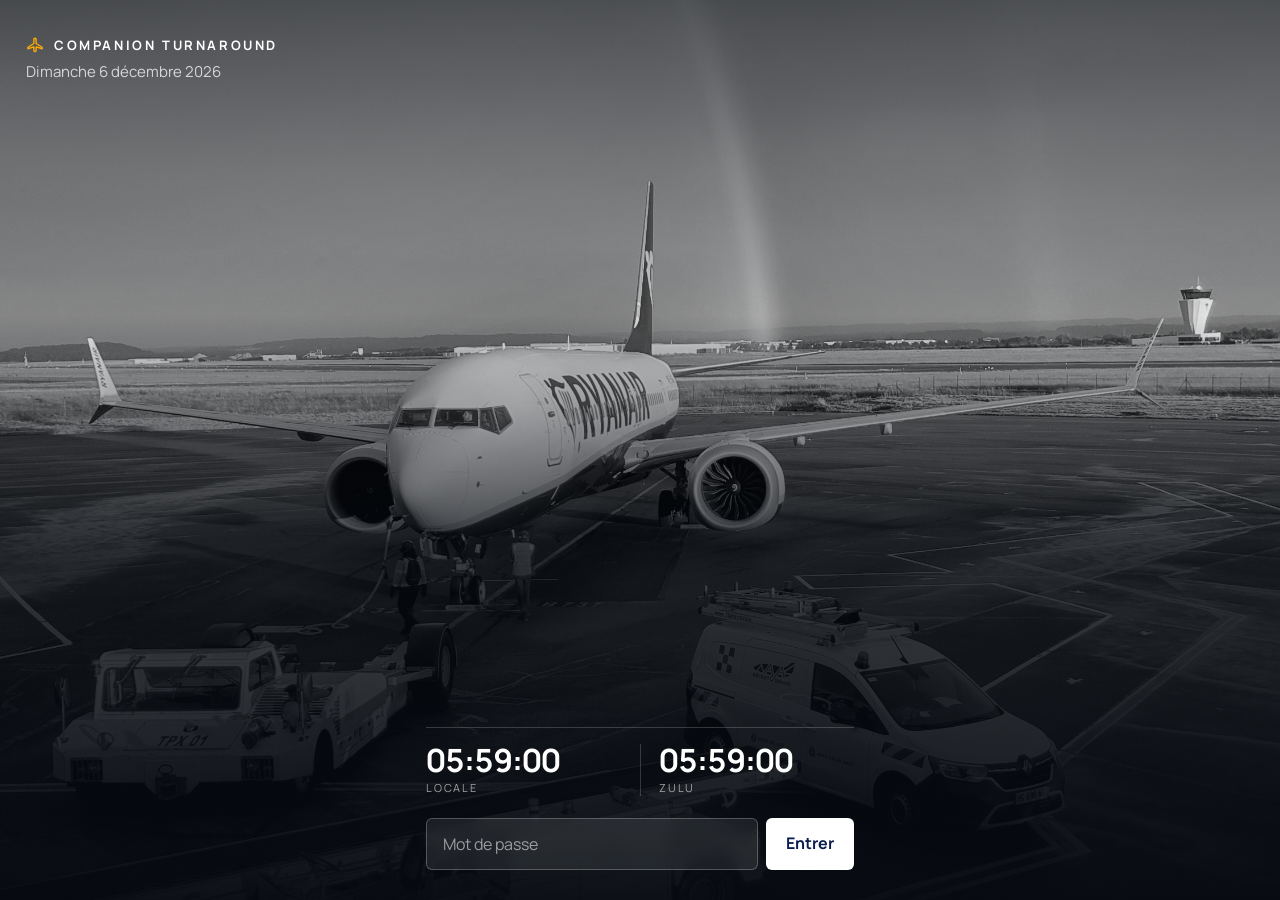
==== commit 7e00a204: "v3.57: Nayak aussi dans les événements Arrivée (bloc du côté où il est ajouté) Co-Authored-By: Claud" ====
--- a/index.html
+++ b/index.html
@@ -22,7 +22,7 @@
 /* Mise a jour forcee : si version.json (lu sans cache) annonce une autre
    version que celle-ci, on vide les caches et on recharge la page.
    A chaque livraison : changer APP_VERSION ici, dans version.json et les ?v=. */
-window.APP_VERSION = '20261105r246';
+window.APP_VERSION = '20261106r247';
 (function(){
   function check(){
     fetch('./version.json?t=' + Date.now(), { cache: 'no-store' })
@@ -44,8 +44,8 @@
   document.addEventListener('visibilitychange', function(){ if(document.visibilityState === 'visible') check(); });
 })();
 </script>
-<link rel="stylesheet" href="./fonts/fonts.css?v=20261105r246" />
-<link rel="stylesheet" href="./css/app.css?v=20261105r246" />
+<link rel="stylesheet" href="./fonts/fonts.css?v=20261106r247" />
+<link rel="stylesheet" href="./css/app.css?v=20261106r247" />
 </head>
 <body>
 
@@ -1196,20 +1196,20 @@
 
 <!-- Cache-busting : incrementer ?v= a CHAQUE deploiement pour forcer
      les navigateurs (et iOS) a recharger app.js au lieu du cache. -->
-<script src="./edition.js?v=20261105r246"></script>
-<script src="./cfg.js?v=20261105r246"></script>
-<script src="./contacts.js?v=20261105r246"></script>
-<script src="./app.js?v=20261105r246"></script>
-<script src="./app-load.js?v=20261105r246"></script>
-<script src="./app-onglets.js?v=20261105r246"></script>
-<script src="./app-retard.js?v=20261105r246"></script>
-<script src="./app-timeline.js?v=20261105r246"></script>
-<script src="./app-keeper.js?v=20261105r246"></script>
-<script src="./app-outils.js?v=20261105r246"></script>
-<script src="./demo-auto.js?v=20261105r246"></script>
-<script src="./ui.js?v=20261105r246"></script>
-<script src="./tools.js?v=20261105r246"></script>
-<script src="./nightstop.js?v=20261105r246"></script>
-<script src="./dlcodes.js?v=20261105r246"></script>
+<script src="./edition.js?v=20261106r247"></script>
+<script src="./cfg.js?v=20261106r247"></script>
+<script src="./contacts.js?v=20261106r247"></script>
+<script src="./app.js?v=20261106r247"></script>
+<script src="./app-load.js?v=20261106r247"></script>
+<script src="./app-onglets.js?v=20261106r247"></script>
+<script src="./app-retard.js?v=20261106r247"></script>
+<script src="./app-timeline.js?v=20261106r247"></script>
+<script src="./app-keeper.js?v=20261106r247"></script>
+<script src="./app-outils.js?v=20261106r247"></script>
+<script src="./demo-auto.js?v=20261106r247"></script>
+<script src="./ui.js?v=20261106r247"></script>
+<script src="./tools.js?v=20261106r247"></script>
+<script src="./nightstop.js?v=20261106r247"></script>
+<script src="./dlcodes.js?v=20261106r247"></script>
 </body>
 </html>
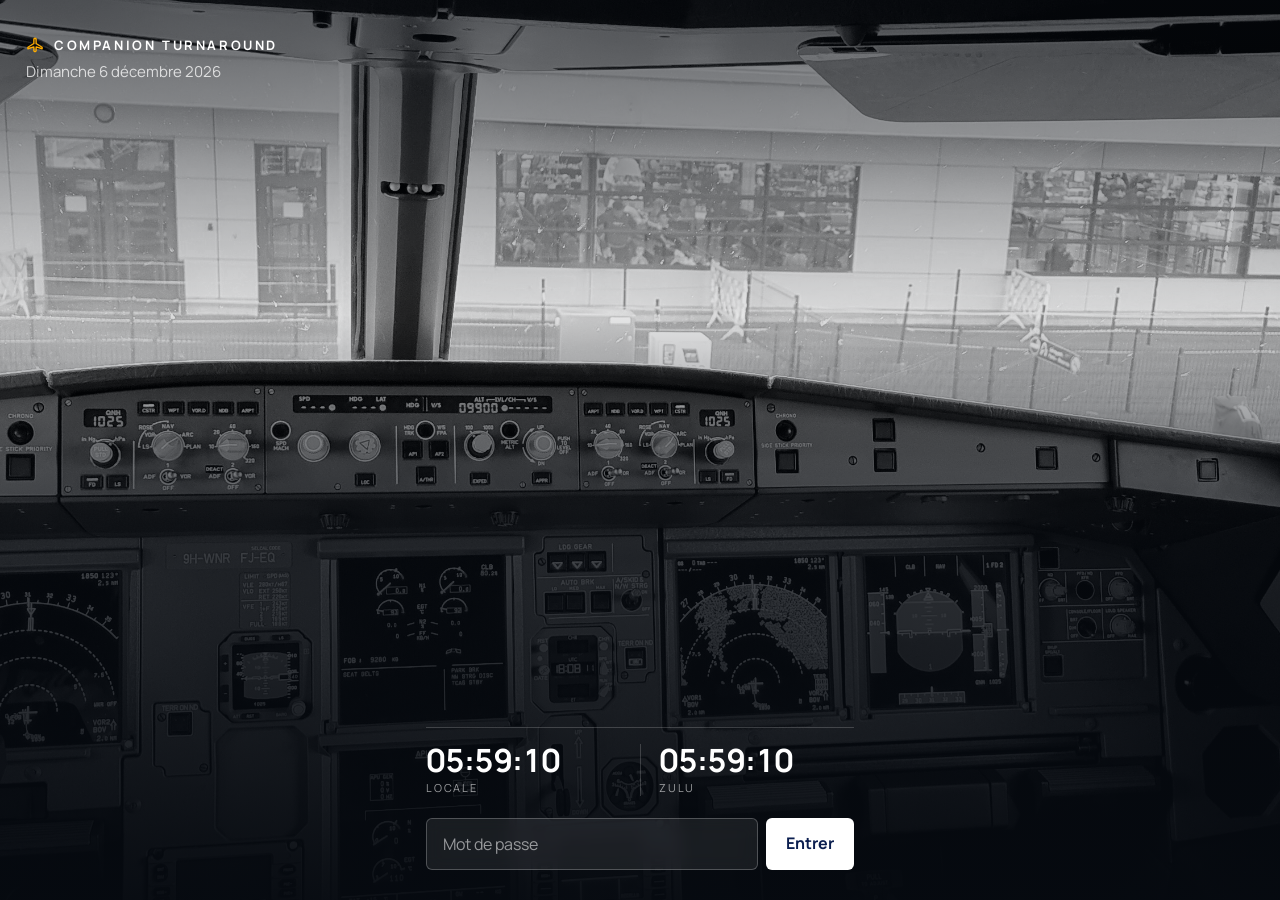
==== commit 1dbeeb93: "v3.57.1: rafraîchir un vol remet aussi la SIBT de l'arrivée liée ; passage LT/UTC enregistré tout de" ====
--- a/index.html
+++ b/index.html
@@ -22,7 +22,7 @@
 /* Mise a jour forcee : si version.json (lu sans cache) annonce une autre
    version que celle-ci, on vide les caches et on recharge la page.
    A chaque livraison : changer APP_VERSION ici, dans version.json et les ?v=. */
-window.APP_VERSION = '20261106r247';
+window.APP_VERSION = '20261107r248';
 (function(){
   function check(){
     fetch('./version.json?t=' + Date.now(), { cache: 'no-store' })
@@ -44,8 +44,8 @@
   document.addEventListener('visibilitychange', function(){ if(document.visibilityState === 'visible') check(); });
 })();
 </script>
-<link rel="stylesheet" href="./fonts/fonts.css?v=20261106r247" />
-<link rel="stylesheet" href="./css/app.css?v=20261106r247" />
+<link rel="stylesheet" href="./fonts/fonts.css?v=20261107r248" />
+<link rel="stylesheet" href="./css/app.css?v=20261107r248" />
 </head>
 <body>
 
@@ -1196,20 +1196,20 @@
 
 <!-- Cache-busting : incrementer ?v= a CHAQUE deploiement pour forcer
      les navigateurs (et iOS) a recharger app.js au lieu du cache. -->
-<script src="./edition.js?v=20261106r247"></script>
-<script src="./cfg.js?v=20261106r247"></script>
-<script src="./contacts.js?v=20261106r247"></script>
-<script src="./app.js?v=20261106r247"></script>
-<script src="./app-load.js?v=20261106r247"></script>
-<script src="./app-onglets.js?v=20261106r247"></script>
-<script src="./app-retard.js?v=20261106r247"></script>
-<script src="./app-timeline.js?v=20261106r247"></script>
-<script src="./app-keeper.js?v=20261106r247"></script>
-<script src="./app-outils.js?v=20261106r247"></script>
-<script src="./demo-auto.js?v=20261106r247"></script>
-<script src="./ui.js?v=20261106r247"></script>
-<script src="./tools.js?v=20261106r247"></script>
-<script src="./nightstop.js?v=20261106r247"></script>
-<script src="./dlcodes.js?v=20261106r247"></script>
+<script src="./edition.js?v=20261107r248"></script>
+<script src="./cfg.js?v=20261107r248"></script>
+<script src="./contacts.js?v=20261107r248"></script>
+<script src="./app.js?v=20261107r248"></script>
+<script src="./app-load.js?v=20261107r248"></script>
+<script src="./app-onglets.js?v=20261107r248"></script>
+<script src="./app-retard.js?v=20261107r248"></script>
+<script src="./app-timeline.js?v=20261107r248"></script>
+<script src="./app-keeper.js?v=20261107r248"></script>
+<script src="./app-outils.js?v=20261107r248"></script>
+<script src="./demo-auto.js?v=20261107r248"></script>
+<script src="./ui.js?v=20261107r248"></script>
+<script src="./tools.js?v=20261107r248"></script>
+<script src="./nightstop.js?v=20261107r248"></script>
+<script src="./dlcodes.js?v=20261107r248"></script>
 </body>
 </html>
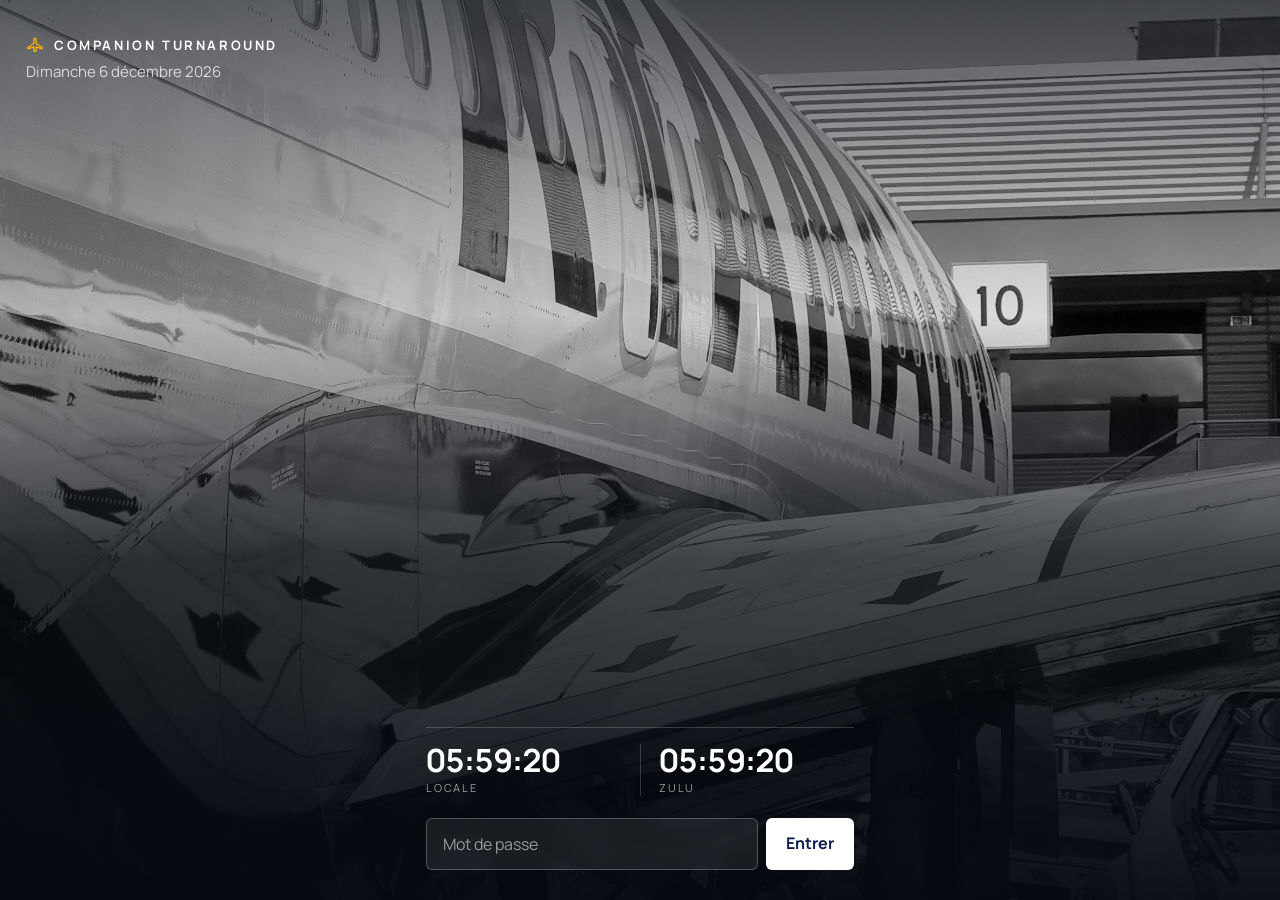
==== commit 5d55cafc: "v3.57.2: SIBT / SOBT saisies à la main jamais remplacées par le rafraîchissement (HManuel) Co-Author" ====
--- a/index.html
+++ b/index.html
@@ -22,7 +22,7 @@
 /* Mise a jour forcee : si version.json (lu sans cache) annonce une autre
    version que celle-ci, on vide les caches et on recharge la page.
    A chaque livraison : changer APP_VERSION ici, dans version.json et les ?v=. */
-window.APP_VERSION = '20261107r248';
+window.APP_VERSION = '20261107r249';
 (function(){
   function check(){
     fetch('./version.json?t=' + Date.now(), { cache: 'no-store' })
@@ -44,8 +44,8 @@
   document.addEventListener('visibilitychange', function(){ if(document.visibilityState === 'visible') check(); });
 })();
 </script>
-<link rel="stylesheet" href="./fonts/fonts.css?v=20261107r248" />
-<link rel="stylesheet" href="./css/app.css?v=20261107r248" />
+<link rel="stylesheet" href="./fonts/fonts.css?v=20261107r249" />
+<link rel="stylesheet" href="./css/app.css?v=20261107r249" />
 </head>
 <body>
 
@@ -1196,20 +1196,20 @@
 
 <!-- Cache-busting : incrementer ?v= a CHAQUE deploiement pour forcer
      les navigateurs (et iOS) a recharger app.js au lieu du cache. -->
-<script src="./edition.js?v=20261107r248"></script>
-<script src="./cfg.js?v=20261107r248"></script>
-<script src="./contacts.js?v=20261107r248"></script>
-<script src="./app.js?v=20261107r248"></script>
-<script src="./app-load.js?v=20261107r248"></script>
-<script src="./app-onglets.js?v=20261107r248"></script>
-<script src="./app-retard.js?v=20261107r248"></script>
-<script src="./app-timeline.js?v=20261107r248"></script>
-<script src="./app-keeper.js?v=20261107r248"></script>
-<script src="./app-outils.js?v=20261107r248"></script>
-<script src="./demo-auto.js?v=20261107r248"></script>
-<script src="./ui.js?v=20261107r248"></script>
-<script src="./tools.js?v=20261107r248"></script>
-<script src="./nightstop.js?v=20261107r248"></script>
-<script src="./dlcodes.js?v=20261107r248"></script>
+<script src="./edition.js?v=20261107r249"></script>
+<script src="./cfg.js?v=20261107r249"></script>
+<script src="./contacts.js?v=20261107r249"></script>
+<script src="./app.js?v=20261107r249"></script>
+<script src="./app-load.js?v=20261107r249"></script>
+<script src="./app-onglets.js?v=20261107r249"></script>
+<script src="./app-retard.js?v=20261107r249"></script>
+<script src="./app-timeline.js?v=20261107r249"></script>
+<script src="./app-keeper.js?v=20261107r249"></script>
+<script src="./app-outils.js?v=20261107r249"></script>
+<script src="./demo-auto.js?v=20261107r249"></script>
+<script src="./ui.js?v=20261107r249"></script>
+<script src="./tools.js?v=20261107r249"></script>
+<script src="./nightstop.js?v=20261107r249"></script>
+<script src="./dlcodes.js?v=20261107r249"></script>
 </body>
 </html>
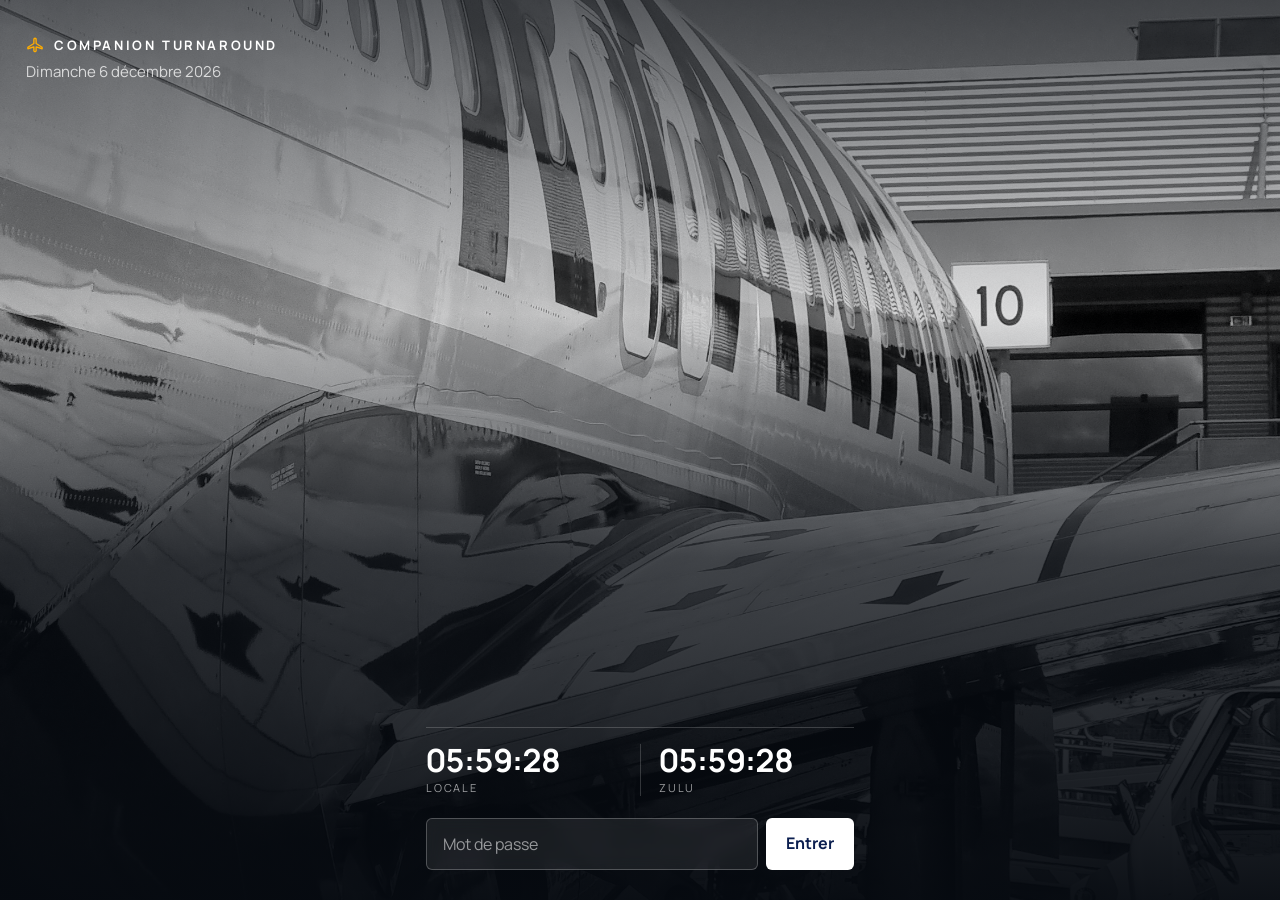
==== commit 36cdfa33: "v3.57.3: Récap, départ basé (sans arrivée) = « Départ prévu » et In block au lieu de « Arrivée à sai" ====
--- a/index.html
+++ b/index.html
@@ -22,7 +22,7 @@
 /* Mise a jour forcee : si version.json (lu sans cache) annonce une autre
    version que celle-ci, on vide les caches et on recharge la page.
    A chaque livraison : changer APP_VERSION ici, dans version.json et les ?v=. */
-window.APP_VERSION = '20261107r249';
+window.APP_VERSION = '20261113r250';
 (function(){
   function check(){
     fetch('./version.json?t=' + Date.now(), { cache: 'no-store' })
@@ -44,8 +44,8 @@
   document.addEventListener('visibilitychange', function(){ if(document.visibilityState === 'visible') check(); });
 })();
 </script>
-<link rel="stylesheet" href="./fonts/fonts.css?v=20261107r249" />
-<link rel="stylesheet" href="./css/app.css?v=20261107r249" />
+<link rel="stylesheet" href="./fonts/fonts.css?v=20261113r250" />
+<link rel="stylesheet" href="./css/app.css?v=20261113r250" />
 </head>
 <body>
 
@@ -1196,20 +1196,20 @@
 
 <!-- Cache-busting : incrementer ?v= a CHAQUE deploiement pour forcer
      les navigateurs (et iOS) a recharger app.js au lieu du cache. -->
-<script src="./edition.js?v=20261107r249"></script>
-<script src="./cfg.js?v=20261107r249"></script>
-<script src="./contacts.js?v=20261107r249"></script>
-<script src="./app.js?v=20261107r249"></script>
-<script src="./app-load.js?v=20261107r249"></script>
-<script src="./app-onglets.js?v=20261107r249"></script>
-<script src="./app-retard.js?v=20261107r249"></script>
-<script src="./app-timeline.js?v=20261107r249"></script>
-<script src="./app-keeper.js?v=20261107r249"></script>
-<script src="./app-outils.js?v=20261107r249"></script>
-<script src="./demo-auto.js?v=20261107r249"></script>
-<script src="./ui.js?v=20261107r249"></script>
-<script src="./tools.js?v=20261107r249"></script>
-<script src="./nightstop.js?v=20261107r249"></script>
-<script src="./dlcodes.js?v=20261107r249"></script>
+<script src="./edition.js?v=20261113r250"></script>
+<script src="./cfg.js?v=20261113r250"></script>
+<script src="./contacts.js?v=20261113r250"></script>
+<script src="./app.js?v=20261113r250"></script>
+<script src="./app-load.js?v=20261113r250"></script>
+<script src="./app-onglets.js?v=20261113r250"></script>
+<script src="./app-retard.js?v=20261113r250"></script>
+<script src="./app-timeline.js?v=20261113r250"></script>
+<script src="./app-keeper.js?v=20261113r250"></script>
+<script src="./app-outils.js?v=20261113r250"></script>
+<script src="./demo-auto.js?v=20261113r250"></script>
+<script src="./ui.js?v=20261113r250"></script>
+<script src="./tools.js?v=20261113r250"></script>
+<script src="./nightstop.js?v=20261113r250"></script>
+<script src="./dlcodes.js?v=20261113r250"></script>
 </body>
 </html>
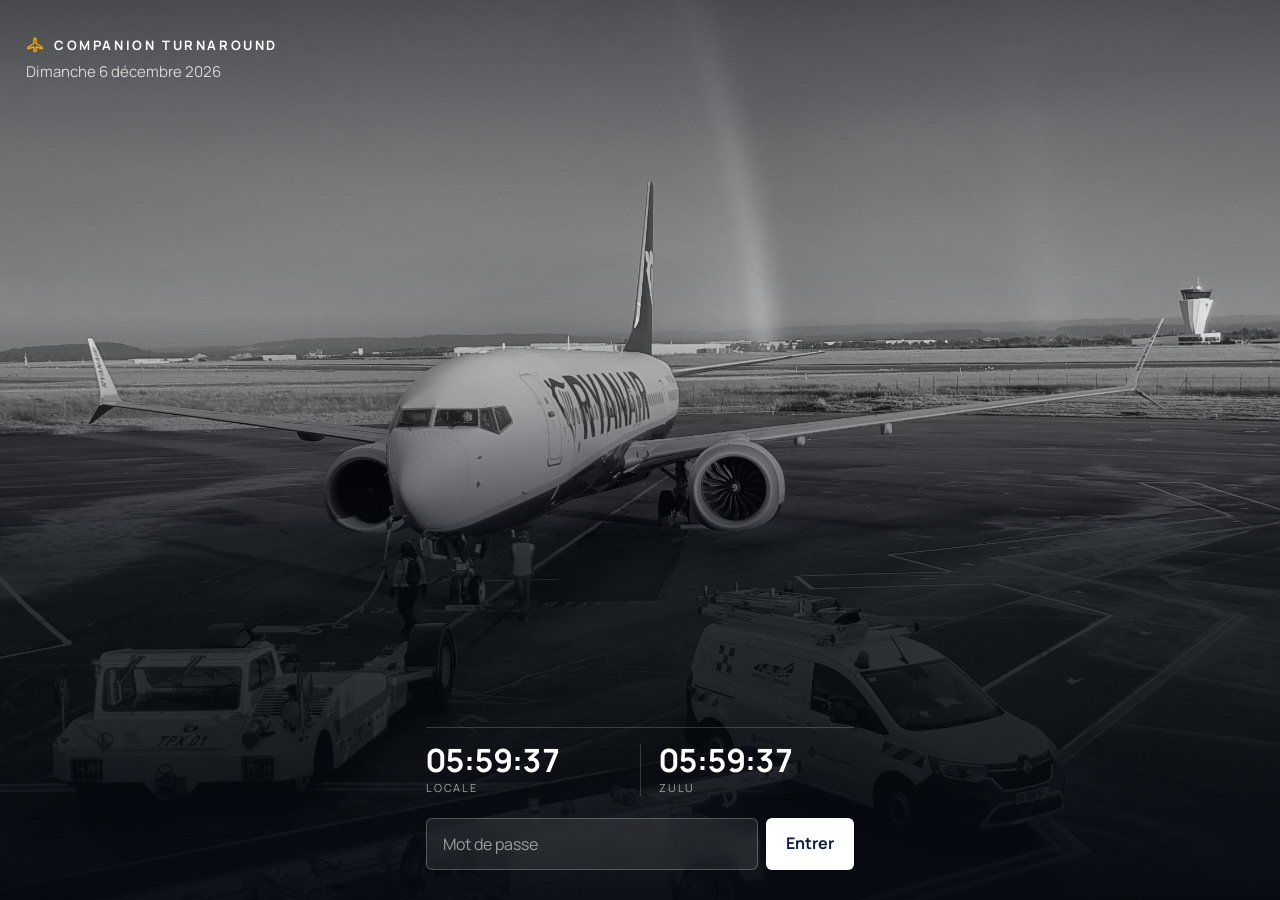
==== commit 71d066a3: "v3.57.4: redéploiement (v3.57.3 non servie par Cloudflare) Co-Authored-By: Claude Fable 5.2 <noreply" ====
--- a/index.html
+++ b/index.html
@@ -22,7 +22,7 @@
 /* Mise a jour forcee : si version.json (lu sans cache) annonce une autre
    version que celle-ci, on vide les caches et on recharge la page.
    A chaque livraison : changer APP_VERSION ici, dans version.json et les ?v=. */
-window.APP_VERSION = '20261113r250';
+window.APP_VERSION = '20261113r251';
 (function(){
   function check(){
     fetch('./version.json?t=' + Date.now(), { cache: 'no-store' })
@@ -44,8 +44,8 @@
   document.addEventListener('visibilitychange', function(){ if(document.visibilityState === 'visible') check(); });
 })();
 </script>
-<link rel="stylesheet" href="./fonts/fonts.css?v=20261113r250" />
-<link rel="stylesheet" href="./css/app.css?v=20261113r250" />
+<link rel="stylesheet" href="./fonts/fonts.css?v=20261113r251" />
+<link rel="stylesheet" href="./css/app.css?v=20261113r251" />
 </head>
 <body>
 
@@ -1196,20 +1196,20 @@
 
 <!-- Cache-busting : incrementer ?v= a CHAQUE deploiement pour forcer
      les navigateurs (et iOS) a recharger app.js au lieu du cache. -->
-<script src="./edition.js?v=20261113r250"></script>
-<script src="./cfg.js?v=20261113r250"></script>
-<script src="./contacts.js?v=20261113r250"></script>
-<script src="./app.js?v=20261113r250"></script>
-<script src="./app-load.js?v=20261113r250"></script>
-<script src="./app-onglets.js?v=20261113r250"></script>
-<script src="./app-retard.js?v=20261113r250"></script>
-<script src="./app-timeline.js?v=20261113r250"></script>
-<script src="./app-keeper.js?v=20261113r250"></script>
-<script src="./app-outils.js?v=20261113r250"></script>
-<script src="./demo-auto.js?v=20261113r250"></script>
-<script src="./ui.js?v=20261113r250"></script>
-<script src="./tools.js?v=20261113r250"></script>
-<script src="./nightstop.js?v=20261113r250"></script>
-<script src="./dlcodes.js?v=20261113r250"></script>
+<script src="./edition.js?v=20261113r251"></script>
+<script src="./cfg.js?v=20261113r251"></script>
+<script src="./contacts.js?v=20261113r251"></script>
+<script src="./app.js?v=20261113r251"></script>
+<script src="./app-load.js?v=20261113r251"></script>
+<script src="./app-onglets.js?v=20261113r251"></script>
+<script src="./app-retard.js?v=20261113r251"></script>
+<script src="./app-timeline.js?v=20261113r251"></script>
+<script src="./app-keeper.js?v=20261113r251"></script>
+<script src="./app-outils.js?v=20261113r251"></script>
+<script src="./demo-auto.js?v=20261113r251"></script>
+<script src="./ui.js?v=20261113r251"></script>
+<script src="./tools.js?v=20261113r251"></script>
+<script src="./nightstop.js?v=20261113r251"></script>
+<script src="./dlcodes.js?v=20261113r251"></script>
 </body>
 </html>
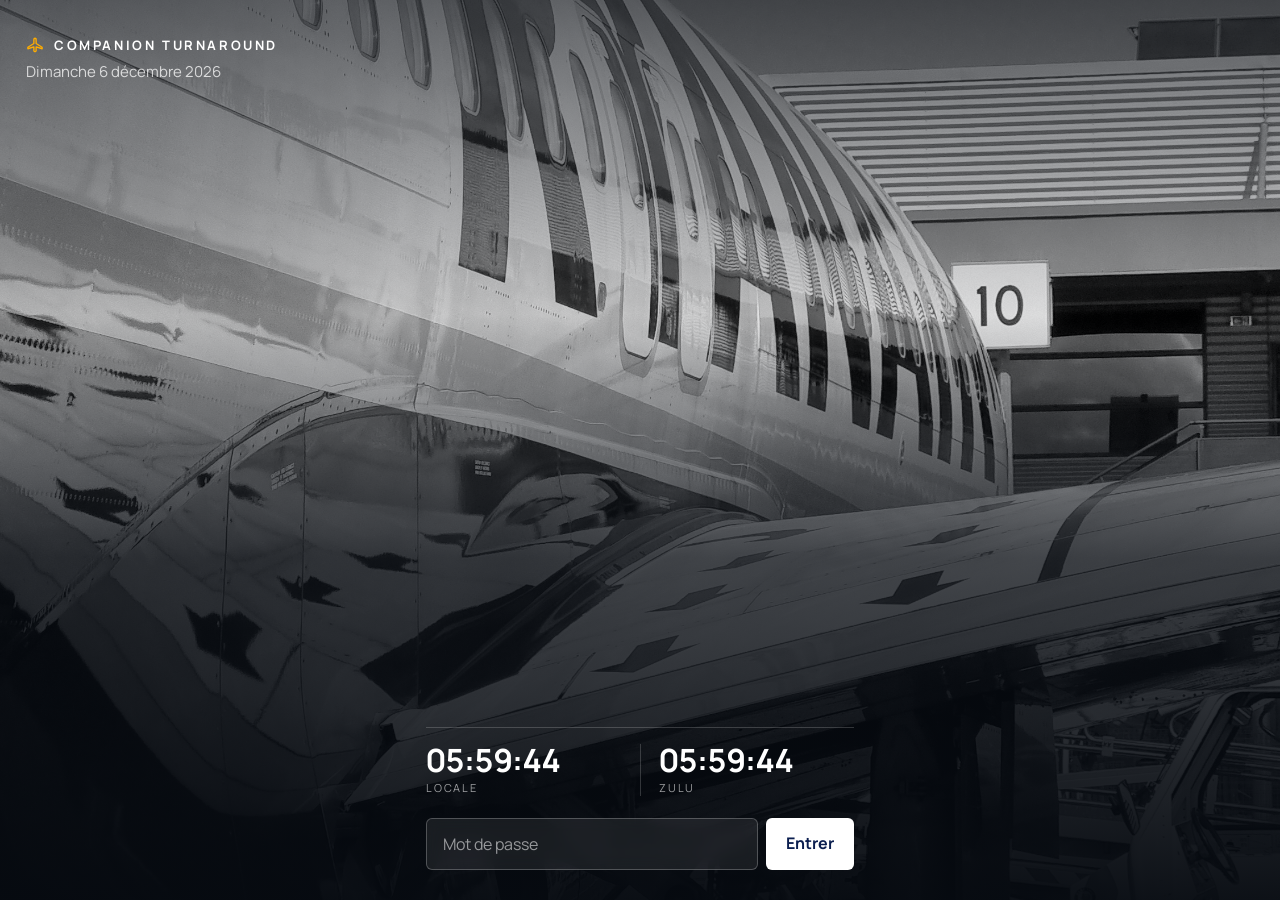
==== commit 3f7967ae: "v3.57.5: redéploiement Co-Authored-By: Claude Fable 5.2 <noreply@anthropic.com> Claude-Session: http" ====
--- a/index.html
+++ b/index.html
@@ -22,7 +22,7 @@
 /* Mise a jour forcee : si version.json (lu sans cache) annonce une autre
    version que celle-ci, on vide les caches et on recharge la page.
    A chaque livraison : changer APP_VERSION ici, dans version.json et les ?v=. */
-window.APP_VERSION = '20261113r251';
+window.APP_VERSION = '20261114r252';
 (function(){
   function check(){
     fetch('./version.json?t=' + Date.now(), { cache: 'no-store' })
@@ -44,8 +44,8 @@
   document.addEventListener('visibilitychange', function(){ if(document.visibilityState === 'visible') check(); });
 })();
 </script>
-<link rel="stylesheet" href="./fonts/fonts.css?v=20261113r251" />
-<link rel="stylesheet" href="./css/app.css?v=20261113r251" />
+<link rel="stylesheet" href="./fonts/fonts.css?v=20261114r252" />
+<link rel="stylesheet" href="./css/app.css?v=20261114r252" />
 </head>
 <body>
 
@@ -1196,20 +1196,20 @@
 
 <!-- Cache-busting : incrementer ?v= a CHAQUE deploiement pour forcer
      les navigateurs (et iOS) a recharger app.js au lieu du cache. -->
-<script src="./edition.js?v=20261113r251"></script>
-<script src="./cfg.js?v=20261113r251"></script>
-<script src="./contacts.js?v=20261113r251"></script>
-<script src="./app.js?v=20261113r251"></script>
-<script src="./app-load.js?v=20261113r251"></script>
-<script src="./app-onglets.js?v=20261113r251"></script>
-<script src="./app-retard.js?v=20261113r251"></script>
-<script src="./app-timeline.js?v=20261113r251"></script>
-<script src="./app-keeper.js?v=20261113r251"></script>
-<script src="./app-outils.js?v=20261113r251"></script>
-<script src="./demo-auto.js?v=20261113r251"></script>
-<script src="./ui.js?v=20261113r251"></script>
-<script src="./tools.js?v=20261113r251"></script>
-<script src="./nightstop.js?v=20261113r251"></script>
-<script src="./dlcodes.js?v=20261113r251"></script>
+<script src="./edition.js?v=20261114r252"></script>
+<script src="./cfg.js?v=20261114r252"></script>
+<script src="./contacts.js?v=20261114r252"></script>
+<script src="./app.js?v=20261114r252"></script>
+<script src="./app-load.js?v=20261114r252"></script>
+<script src="./app-onglets.js?v=20261114r252"></script>
+<script src="./app-retard.js?v=20261114r252"></script>
+<script src="./app-timeline.js?v=20261114r252"></script>
+<script src="./app-keeper.js?v=20261114r252"></script>
+<script src="./app-outils.js?v=20261114r252"></script>
+<script src="./demo-auto.js?v=20261114r252"></script>
+<script src="./ui.js?v=20261114r252"></script>
+<script src="./tools.js?v=20261114r252"></script>
+<script src="./nightstop.js?v=20261114r252"></script>
+<script src="./dlcodes.js?v=20261114r252"></script>
 </body>
 </html>
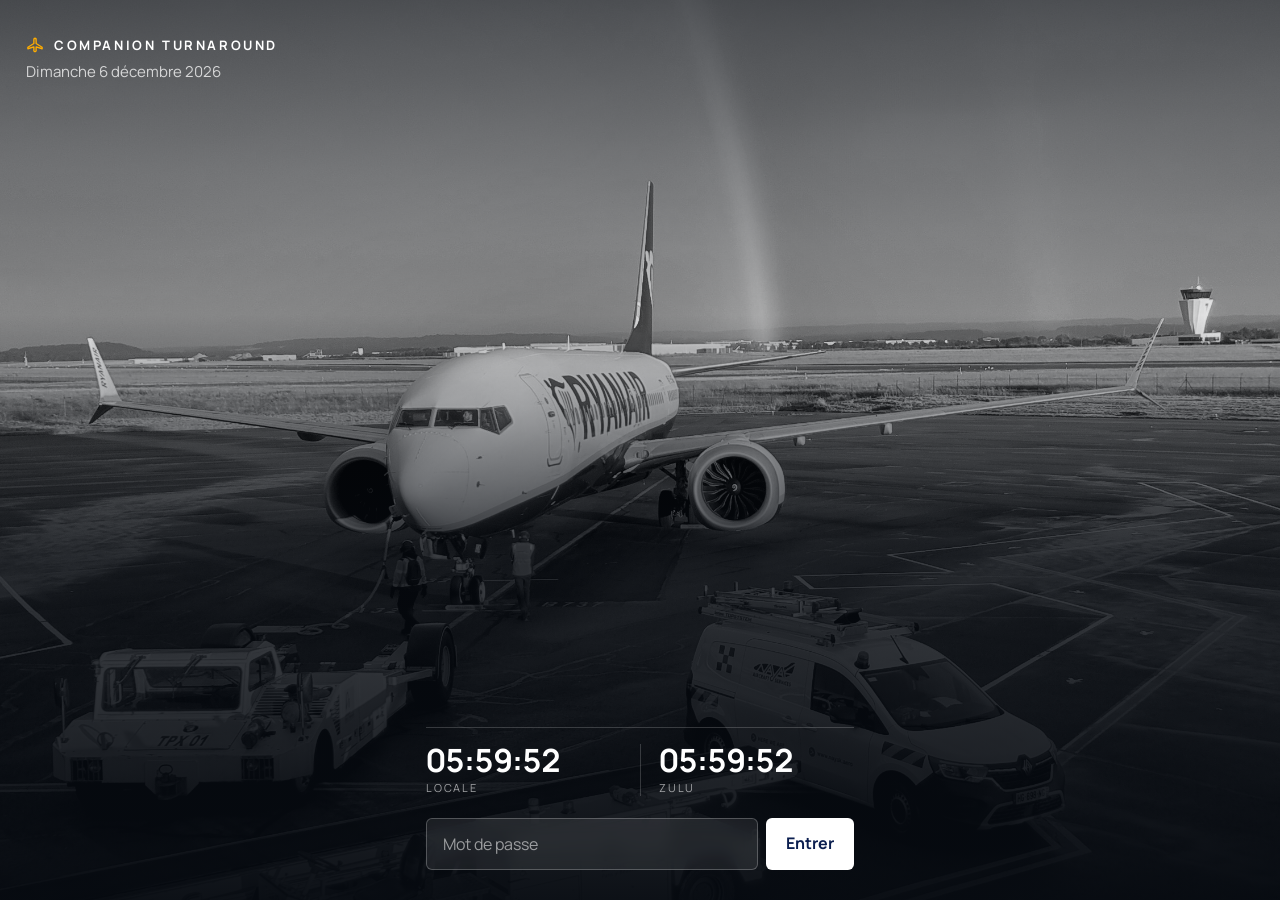
==== commit 0efd30b2: "v3.57.6: saisie manuelle d'une heure, la case reste sur le champ quand la page défile (Android) Co-A" ====
--- a/index.html
+++ b/index.html
@@ -22,7 +22,7 @@
 /* Mise a jour forcee : si version.json (lu sans cache) annonce une autre
    version que celle-ci, on vide les caches et on recharge la page.
    A chaque livraison : changer APP_VERSION ici, dans version.json et les ?v=. */
-window.APP_VERSION = '20261114r252';
+window.APP_VERSION = '20261114r253';
 (function(){
   function check(){
     fetch('./version.json?t=' + Date.now(), { cache: 'no-store' })
@@ -44,8 +44,8 @@
   document.addEventListener('visibilitychange', function(){ if(document.visibilityState === 'visible') check(); });
 })();
 </script>
-<link rel="stylesheet" href="./fonts/fonts.css?v=20261114r252" />
-<link rel="stylesheet" href="./css/app.css?v=20261114r252" />
+<link rel="stylesheet" href="./fonts/fonts.css?v=20261114r253" />
+<link rel="stylesheet" href="./css/app.css?v=20261114r253" />
 </head>
 <body>
 
@@ -1196,20 +1196,20 @@
 
 <!-- Cache-busting : incrementer ?v= a CHAQUE deploiement pour forcer
      les navigateurs (et iOS) a recharger app.js au lieu du cache. -->
-<script src="./edition.js?v=20261114r252"></script>
-<script src="./cfg.js?v=20261114r252"></script>
-<script src="./contacts.js?v=20261114r252"></script>
-<script src="./app.js?v=20261114r252"></script>
-<script src="./app-load.js?v=20261114r252"></script>
-<script src="./app-onglets.js?v=20261114r252"></script>
-<script src="./app-retard.js?v=20261114r252"></script>
-<script src="./app-timeline.js?v=20261114r252"></script>
-<script src="./app-keeper.js?v=20261114r252"></script>
-<script src="./app-outils.js?v=20261114r252"></script>
-<script src="./demo-auto.js?v=20261114r252"></script>
-<script src="./ui.js?v=20261114r252"></script>
-<script src="./tools.js?v=20261114r252"></script>
-<script src="./nightstop.js?v=20261114r252"></script>
-<script src="./dlcodes.js?v=20261114r252"></script>
+<script src="./edition.js?v=20261114r253"></script>
+<script src="./cfg.js?v=20261114r253"></script>
+<script src="./contacts.js?v=20261114r253"></script>
+<script src="./app.js?v=20261114r253"></script>
+<script src="./app-load.js?v=20261114r253"></script>
+<script src="./app-onglets.js?v=20261114r253"></script>
+<script src="./app-retard.js?v=20261114r253"></script>
+<script src="./app-timeline.js?v=20261114r253"></script>
+<script src="./app-keeper.js?v=20261114r253"></script>
+<script src="./app-outils.js?v=20261114r253"></script>
+<script src="./demo-auto.js?v=20261114r253"></script>
+<script src="./ui.js?v=20261114r253"></script>
+<script src="./tools.js?v=20261114r253"></script>
+<script src="./nightstop.js?v=20261114r253"></script>
+<script src="./dlcodes.js?v=20261114r253"></script>
 </body>
 </html>
